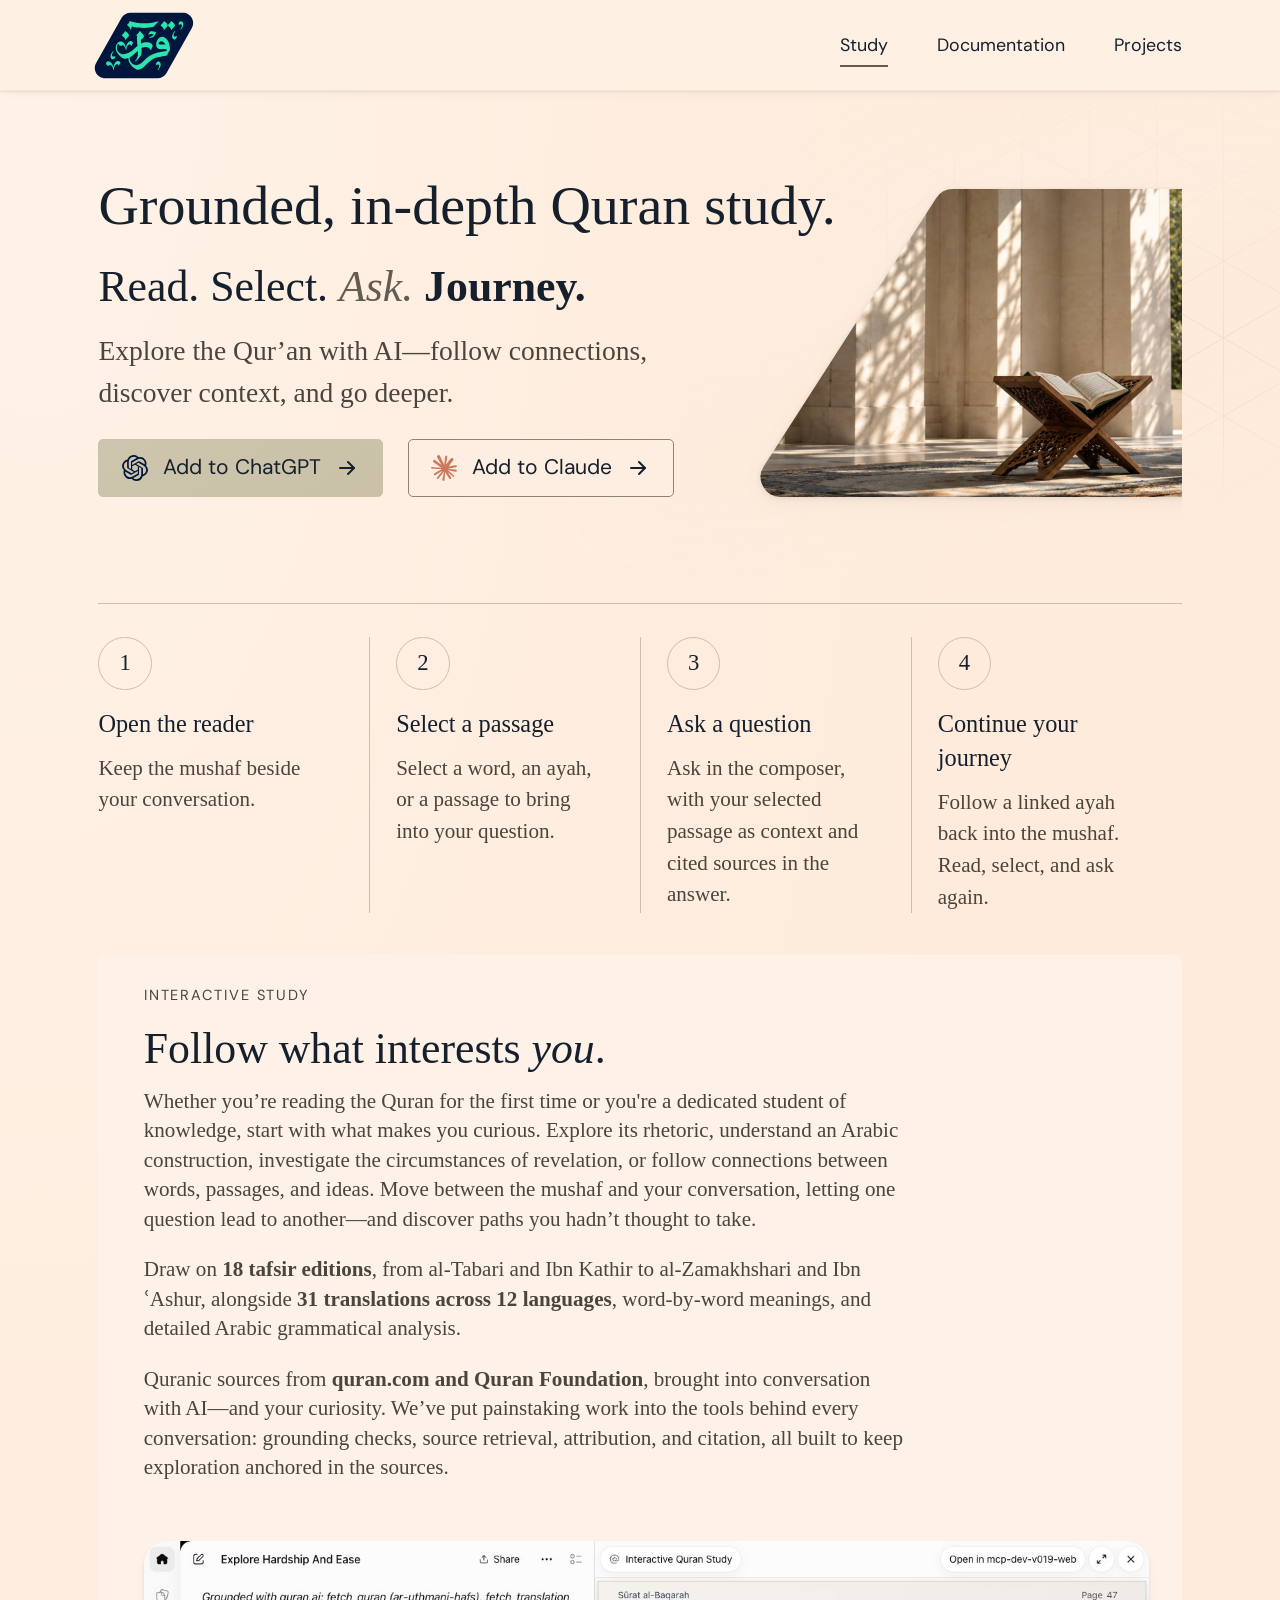
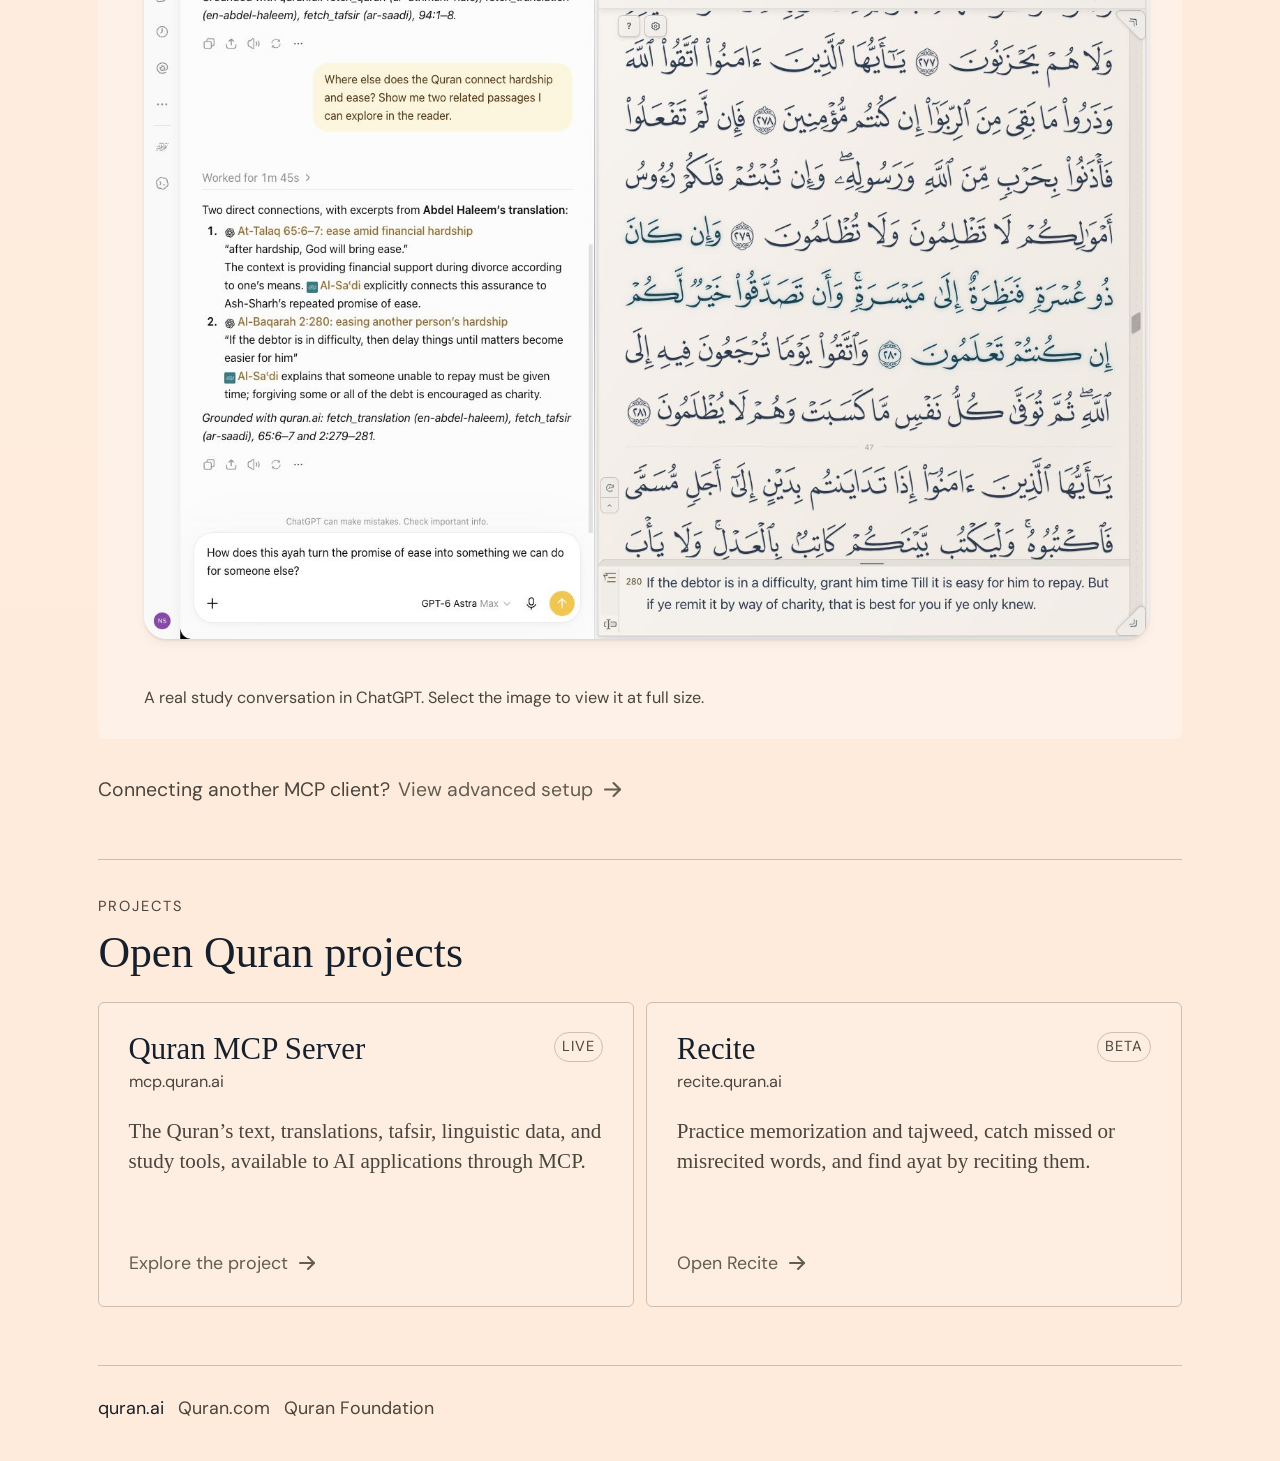
==== index.html @ 6c274cfe "Use the synthesized public grounding copy Replace the raw draft ending with the discussed source-gro" ====
<!DOCTYPE html>
<html lang="en" data-theme="sepia">
<head>
  <!-- Google tag (gtag.js) -->
  <script async src="https://www.googletagmanager.com/gtag/js?id=G-6N91YL10CK"></script>
  <script>
    window.dataLayer = window.dataLayer || [];
    function gtag(){dataLayer.push(arguments);}
    gtag('js', new Date());
    gtag('config', 'G-6N91YL10CK');
  </script>
  <meta charset="UTF-8">
  <meta name="viewport" content="width=device-width, initial-scale=1.0">
  <script>
    (() => {
      document.documentElement.dataset.theme = matchMedia('(prefers-color-scheme: dark)').matches ? 'navy' : 'sepia';
    })();
  </script>

  <title>quran.ai — Grounded, in-depth Quran study</title>
  <meta name="description" content="Explore the Qur’an with AI—follow connections, discover context, and go deeper with cited tafsir and Quran.com sources.">
  <link rel="icon" type="image/png" sizes="16x16" href="/favicon-16.png?v=20261001">
  <link rel="icon" type="image/png" sizes="32x32" href="/favicon-32.png?v=20261001">
  <link rel="icon" type="image/png" sizes="48x48" href="/favicon-48.png?v=20261001">
  <link rel="apple-touch-icon" sizes="180x180" href="/apple-touch-icon.png?v=20261001">

  <meta property="og:type" content="website">
  <meta property="og:url" content="https://quran.ai">
  <meta property="og:title" content="quran.ai — Grounded, in-depth Quran study">
  <meta property="og:description" content="Explore the Qur’an with AI—follow connections, discover context, and go deeper.">
  <meta property="og:image" content="https://quran.ai/og-image.png?v=20261004">
  <meta property="og:image:width" content="2400">
  <meta property="og:image:height" content="1260">
  <meta property="og:image:alt" content="quran.ai — Grounded, in-depth Quran study.">
  <meta property="og:site_name" content="quran.ai">

  <meta name="twitter:card" content="summary_large_image">
  <meta name="twitter:title" content="quran.ai — Grounded, in-depth Quran study">
  <meta name="twitter:description" content="Explore the Qur’an with AI—follow connections, discover context, and go deeper.">
  <meta name="twitter:image" content="https://quran.ai/og-image.png?v=20261004">
  <meta name="twitter:image:alt" content="quran.ai — Grounded, in-depth Quran study.">

  <link rel="stylesheet" href="/styles.css?v=20261004-explore">
</head>
<body>
  <div class="hero-atmosphere" aria-hidden="true" hidden></div>
  <div class="page-frame">
  <div class="site-shell" id="top">
    <header class="site-header">
      <a class="brand" href="#top" aria-label="Quran.ai home">
        <img class="brand-symbol" src="/branding/symbol-navy.svg" alt="" width="74" height="51">
      </a>
      <nav class="main-nav" aria-label="Main navigation">
        <a class="nav-link" href="#study" aria-current="page">Study</a>
        <a class="nav-link" href="https://mcp.quran.ai/documentation">Documentation</a>
        <a class="nav-link" href="#projects">Projects</a>
      </nav>
    </header>

    <main class="page-content">
      <section class="hero" id="study" aria-labelledby="hero-title">
        <div class="hero-copy">
          <h1 id="hero-title">Grounded, in-depth Quran study.</h1>
          <p class="hero-subtitle">Read. Select. <em>Ask.</em> <strong>Journey.</strong></p>
          <p class="hero-lead">Explore the Qur’an with AI—follow connections, discover context, and go deeper.</p>
          <div class="actions">
            <a class="button button-primary" href="https://chatgpt.com/plugins/plugin_asdk_app_69aca72176f4819197186bc55da38fe0">
              <img class="button-mark openai-mark" src="/branding/openai-mark.svg" alt="" width="16" height="16">
              <span>Add to ChatGPT</span>
              <span class="button-arrow" aria-hidden="true"></span>
            </a>
            <a class="button button-secondary" href="https://claude.ai/customize/connectors/id/93841aad-73da-4cf4-8b25-80bac4f02f42">
              <img class="button-mark" src="/branding/claude-mark.svg" alt="" width="16" height="16">
              <span>Add to Claude</span>
              <span class="button-arrow" aria-hidden="true"></span>
            </a>
          </div>
        </div>
        <div class="hero-photo-frame" aria-hidden="true">
          <div class="hero-photo-shadow">
            <div class="hero-photo-window">
              <img src="/branding/hero-open-rehal.jpg" alt="" width="1000" height="750">
            </div>
          </div>
        </div>
      </section>

      <section class="study-flow" aria-label="How to study">
        <ol class="steps">
          <li><span class="step-number" aria-hidden="true">1</span><div><h2>Open the reader</h2><p>Keep the mushaf beside your conversation.</p></div></li>
          <li><span class="step-number" aria-hidden="true">2</span><div><h2>Select a passage</h2><p>Select a word, an ayah, or a passage to bring into your question.</p></div></li>
          <li><span class="step-number" aria-hidden="true">3</span><div><h2>Ask a question</h2><p>Ask in the composer, with your selected passage as context and cited sources in the answer.</p></div></li>
          <li><span class="step-number" aria-hidden="true">4</span><div><h2>Continue your journey</h2><p>Follow a linked ayah back into the mushaf. Read, select, and ask again.</p></div></li>
        </ol>
      </section>

      <section class="demonstration" aria-labelledby="demonstration-title">
        <div class="demonstration-copy">
          <p class="eyebrow">Interactive study</p>
          <h2 id="demonstration-title">Follow what interests <em>you</em>.</h2>
          <p>Whether you’re reading the Quran for the first time or you're a dedicated student of knowledge, start with what makes you curious. Explore its rhetoric, understand an Arabic construction, investigate the circumstances of revelation, or follow connections between words, passages, and ideas. Move between the mushaf and your conversation, letting one question lead to another—and discover paths you hadn’t thought to take.</p>
          <p>Draw on <strong>18 tafsir editions</strong>, from al-Tabari and Ibn Kathir to al-Zamakhshari and Ibn ʿAshur, alongside <strong>31 translations across 12 languages</strong>, word-by-word meanings, and detailed Arabic grammatical analysis.</p>
          <p>Quranic sources from <strong>quran.com and Quran Foundation</strong>, brought into conversation with AI—and your curiosity. We’ve put painstaking work into the tools behind every conversation: grounding checks, source retrieval, attribution, and citation, all built to keep exploration anchored in the sources.</p>
        </div>
        <a class="demonstration-link demonstration-link-light" href="/branding/interactive-study-chatgpt-light.jpg?v=20261004-journey" target="_blank" rel="noopener" aria-label="View the mushaf and conversation screenshot at full size">
          <img class="demonstration-photo" src="/branding/interactive-study-chatgpt-light.jpg?v=20261004-journey" alt="A ChatGPT study conversation beside the mushaf: related ayah links in the answer, ayah 2:280 selected in the reader, and a follow-up question in the composer." width="1440" height="1000" loading="lazy">
        </a>
        <a class="demonstration-link demonstration-link-dark" href="/branding/interactive-study-chatgpt-dark.jpg?v=20261004-journey" target="_blank" rel="noopener" aria-label="View the mushaf and conversation screenshot at full size">
          <img class="demonstration-photo" src="/branding/interactive-study-chatgpt-dark.jpg?v=20261004-journey" alt="A ChatGPT study conversation beside the mushaf: related ayah links in the answer, ayah 2:280 selected in the reader, and a follow-up question in the composer." width="1440" height="1000" loading="lazy">
        </a>
        <p class="demonstration-caption">A real study conversation in ChatGPT. Select the image to view it at full size.</p>
      </section>

      <p class="technical-setup">Connecting another MCP client?
        <a class="text-link" href="https://mcp.quran.ai/documentation#advanced-setup">
          <span>View advanced setup</span>
          <span class="text-link-arrow" aria-hidden="true"></span>
        </a>
      </p>

      <section class="projects-section" id="projects" aria-labelledby="projects-title">
        <p class="eyebrow">Projects</p>
        <h2 id="projects-title">Open Quran projects</h2>
        <div class="projects-grid">
          <a class="project-card" href="https://mcp.quran.ai">
            <div class="project-heading">
              <div><h3>Quran MCP Server</h3><p class="project-domain">mcp.quran.ai</p></div>
              <span class="project-status">Live</span>
            </div>
            <p>The Quran’s text, translations, tafsir, linguistic data, and study tools, available to AI applications through MCP.</p>
            <span class="project-link">Explore the project<span class="project-link-arrow" aria-hidden="true"></span></span>
          </a>
          <a class="project-card" href="https://recite.quran.ai">
            <div class="project-heading">
              <div><h3>Recite</h3><p class="project-domain">recite.quran.ai</p></div>
              <span class="project-status">Beta</span>
            </div>
            <p>Practice memorization and tajweed, catch missed or misrecited words, and find ayat by reciting them.</p>
            <span class="project-link">Open Recite<span class="project-link-arrow" aria-hidden="true"></span></span>
          </a>
        </div>
      </section>
    </main>

    <footer class="site-footer">
      <div class="footer-identity">
        <p>quran.ai</p>
        <a href="https://quran.com">Quran.com</a>
        <a href="https://quran.foundation">Quran Foundation</a>
      </div>
    </footer>
  </div>
  </div>
  <script src="/script.js?v=20261004-journey"></script>
</body>
</html>
---- styles.css ----
@font-face {
  font-family: "DM Sans";
  src: url("/branding/fonts/dm-sans-latin-400-500.woff2") format("woff2");
  font-style: normal;
  font-weight: 400 500;
  font-display: swap;
}

:root {
  --page-max-width: 1200px;
  --ref-navy: #16202d;
  --ref-sepia: #feebdb;
  --ref-gold: #cac1a8;
  --ref-white: #fff;
  --ref-warm-ink: #4a453d;
  --ref-logo-navy: #00163d;
  --ref-shadow-ink: #080d14;
  --surface: var(--ref-sepia);
  --text: var(--ref-navy);
  --muted: var(--ref-warm-ink);
  --panel: color-mix(in oklab, var(--ref-sepia) 68%, var(--ref-white));
  --card: color-mix(in oklab, var(--ref-sepia) 84%, var(--ref-white));
  --line: color-mix(in oklab, var(--ref-sepia) 75%, var(--ref-warm-ink));
  --control-line: color-mix(in oklab, var(--ref-sepia) 40%, var(--ref-warm-ink));
  --gold-ink: color-mix(in oklab, var(--ref-gold) 20%, var(--ref-warm-ink));
  --upper-light: color-mix(in oklab, var(--ref-sepia) 68%, var(--ref-white));
  --shadow: color-mix(in oklab, var(--ref-warm-ink) 8%, transparent);
  --image-shadow-near: color-mix(in oklab, var(--ref-warm-ink) 12%, transparent);
  --image-shadow-far: color-mix(in oklab, var(--ref-warm-ink) 5%, transparent);
  --aura-core: color-mix(in oklab, var(--surface) 80%, var(--ref-white));
  --aura-fringe: color-mix(in oklab, var(--surface) 98%, var(--ref-gold));
  --grid-line: color-mix(in oklab, var(--muted) 12%, transparent);
  --header-surface: color-mix(in oklab, var(--ref-sepia) 77%, var(--ref-white));
  --header-edge: color-mix(in oklab, var(--line) 22%, transparent);
  --header-shadow-near: color-mix(in oklab, var(--ref-warm-ink) 10%, transparent);
  --header-shadow-far: color-mix(in oklab, var(--ref-warm-ink) 7%, transparent);
  color-scheme: light;
}

:root[data-theme="navy"] { color-scheme: dark; }
*, *::before, *::after { box-sizing: border-box; }

html {
  scroll-behavior: smooth;
  overflow-x: clip;
  background: var(--surface);
}

body {
  position: relative;
  isolation: isolate;
  overflow-x: clip;
  margin: 0;
  min-width: 280px;
  min-height: 100vh;
  /* Continue the lighting through wide margins, anchored to the content's left edge. */
  background: radial-gradient(ellipse at max(0px, calc((100% - var(--page-max-width)) / 2)) 0, var(--upper-light), transparent 56%), var(--surface);
  color: var(--text);
  font-family: "DM Sans", system-ui, sans-serif;
}

button, a { font: inherit; }
button { color: inherit; }
img { max-width: 100%; }

.page-frame {
  position: relative;
  z-index: 1;
  width: 100%;
  max-width: var(--page-max-width);
  min-height: 100vh;
  margin-inline: auto;
  container-type: inline-size;
}

.site-shell {
  --unit: calc(100cqw / 740);
  width: 100%;
  min-height: 100vh;
  isolation: isolate;
  color: var(--text);
  font-size: max(12px, calc(14 * var(--unit)));
  line-height: 1.5;
}

:root[data-theme="navy"] {
  --surface: var(--ref-navy);
  --text: var(--ref-sepia);
  --muted: color-mix(in oklab, var(--ref-sepia) 76%, var(--ref-navy));
  --panel: color-mix(in oklab, var(--ref-navy) 93%, var(--ref-sepia));
  --card: color-mix(in oklab, var(--ref-navy) 97%, var(--ref-sepia));
  --line: color-mix(in oklab, var(--ref-navy) 79%, var(--ref-sepia));
  --control-line: color-mix(in oklab, var(--ref-navy) 50%, var(--ref-sepia));
  --gold-ink: var(--ref-gold);
  --upper-light: color-mix(in oklab, var(--ref-navy) 93%, var(--ref-sepia));
  --shadow: color-mix(in oklab, var(--ref-logo-navy) 28%, transparent);
  --image-shadow-near: color-mix(in oklab, var(--ref-shadow-ink) 35%, transparent);
  --image-shadow-far: color-mix(in oklab, var(--ref-shadow-ink) 18%, transparent);
  --aura-core: color-mix(in oklab, var(--surface) 92%, var(--ref-gold));
  --header-surface: color-mix(in oklab, var(--ref-navy) 94%, var(--ref-sepia));
  --header-shadow-near: color-mix(in oklab, var(--ref-shadow-ink) 22%, transparent);
  --header-shadow-far: color-mix(in oklab, var(--ref-shadow-ink) 18%, transparent);
}

.site-header {
  display: flex;
  align-items: center;
  gap: calc(24 * var(--unit));
  padding: calc(6 * var(--unit)) calc(36 * var(--unit)) calc(6 * var(--unit)) calc(32 * var(--unit));
  position: relative;
  z-index: 2;
}

.site-header::before {
  content: "";
  position: absolute;
  z-index: -1;
  inset-block: 0;
  left: calc(50% - 50vw);
  width: 100vw;
  background: var(--header-surface);
  border-bottom: 1px solid var(--header-edge);
  box-shadow: 0 1px 2px var(--header-shadow-near), 0 5px 12px -6px var(--header-shadow-far);
  pointer-events: none;
}

.brand {
  display: flex;
  align-items: center;
  min-height: calc(44 * var(--unit));
  flex: none;
}

.brand-symbol {
  display: block;
  width: calc(64 * var(--unit));
  height: calc(44 * var(--unit));
  object-fit: contain;
}

.main-nav {
  display: flex;
  align-items: center;
  gap: calc(30 * var(--unit));
  margin-left: auto;
  align-self: center;
}

.nav-link {
  position: relative;
  padding: 8px 0;
  color: inherit;
  font-size: max(11px, calc(11 * var(--unit)));
  text-decoration: none;
  white-space: nowrap;
}

.nav-link[aria-current="page"]::after {
  content: "";
  position: absolute;
  right: 0;
  bottom: 0;
  left: 0;
  height: 2px;
  background: var(--gold-ink);
}

/* Keep the hero in place beneath the more compact header. */
.page-content { padding: calc(39 * var(--unit)) calc(36 * var(--unit)) calc(18 * var(--unit)); }

.hero {
  position: relative;
  min-height: calc(255 * var(--unit));
  padding-top: calc(14 * var(--unit));
  overflow-x: clip;
  overflow-y: visible;
}

.hero-copy { position: relative; z-index: 1; width: 77%; }

h1, .hero-subtitle, .steps h2, .demonstration h2, .projects-section h2, .project-card h3 {
  font-family: "Times New Roman", Times, serif;
  font-weight: 400;
  letter-spacing: 0;
}

.hero h1 { margin: 0 0 calc(16 * var(--unit)); font-size: calc(34.5 * var(--unit)); line-height: 1.035; }
.hero-subtitle { margin: 0 0 calc(12 * var(--unit)); font-size: calc(27 * var(--unit)); line-height: 1.15; }
.hero-subtitle em { color: var(--gold-ink); font-style: italic; }
.hero-subtitle strong { font-weight: 700; }

.hero-lead {
  max-width: calc(355 * var(--unit));
  margin: 0 0 calc(16 * var(--unit));
  color: var(--muted);
  font-family: "Times New Roman", Times, serif;
  font-size: calc(17 * var(--unit));
  line-height: 1.5;
}

.actions { display: flex; flex-wrap: wrap; gap: calc(15 * var(--unit)); }

.button {
  display: inline-flex;
  align-items: center;
  justify-content: center;
  gap: calc(9 * var(--unit));
  min-height: calc(36 * var(--unit));
  padding: calc(7 * var(--unit)) calc(14 * var(--unit));
  border: 1px solid var(--control-line);
  border-radius: 5px;
  color: inherit;
  font-size: max(12px, calc(13 * var(--unit)));
  text-decoration: none;
  white-space: nowrap;
  transition: box-shadow 160ms ease, transform 160ms ease;
}

.button-primary {
  border-color: var(--ref-gold);
  background: linear-gradient(145deg in oklab, color-mix(in oklab, var(--ref-gold) 94%, var(--ref-white)), var(--ref-gold));
  color: var(--ref-navy);
}

.button-secondary { background: var(--card); }
.button:hover { box-shadow: 0 3px 9px var(--shadow); transform: translateY(-1px); }

.button-mark {
  display: block;
  width: max(16px, calc(16 * var(--unit)));
  height: max(16px, calc(16 * var(--unit)));
  object-fit: contain;
  flex: none;
}

:root[data-theme="navy"] .openai-mark { filter: brightness(0) invert(94%); }

.button-arrow, .text-link-arrow, .project-link-arrow {
  display: inline-block;
  width: calc(15 * var(--unit));
  height: calc(15 * var(--unit));
  flex: none;
  background: currentColor;
  mask: url("/assets/arrow-right.svg") center / contain no-repeat;
}

.hero-photo-frame {
  position: absolute;
  top: 0;
  right: calc(-137 * var(--unit));
  width: calc(407 * var(--unit));
  height: calc(190 * var(--unit));
  isolation: isolate;
}

.hero-photo-shadow {
  position: absolute;
  inset: 0;
  filter: drop-shadow(0 calc(1 * var(--unit)) calc(1.5 * var(--unit)) var(--image-shadow-near))
    drop-shadow(0 calc(4 * var(--unit)) calc(6 * var(--unit)) var(--image-shadow-far));
}

.hero-atmosphere {
  position: absolute;
  inset: 0;
  overflow: hidden;
  pointer-events: none;
}

.hero-atmosphere::before, .hero-atmosphere::after {
  content: "";
  position: absolute;
}

.hero-atmosphere::after {
  left: calc(var(--photo-x) + 12 * var(--unit));
  top: calc(var(--photo-y) - 42 * var(--unit));
  width: calc(var(--photo-width) - 47 * var(--unit));
  height: calc(var(--photo-height) + 36 * var(--unit));
  border-radius: calc(18 * var(--unit));
  background: linear-gradient(150deg in oklab, transparent 3%, var(--aura-core) 29%, var(--aura-fringe) 53%, transparent 83%);
  filter: blur(calc(24 * var(--unit)));
  opacity: .65;
  transform: skewX(-32.7deg);
}

.hero-atmosphere::before {
  inset: 0;
  background: var(--grid-line);
  mask-image: url("/branding/isometric-grid.svg"), radial-gradient(ellipse var(--grid-rx) var(--grid-ry) at var(--grid-cx) var(--grid-cy), var(--ref-white) 6%, transparent 76%);
  mask-size: calc(83.1384387633 * var(--unit)) calc(48 * var(--unit)), 100% 100%;
  mask-position: var(--grid-x) var(--grid-y), 0 0;
  mask-repeat: repeat, no-repeat;
  mask-composite: intersect;
}

.hero-photo-window {
  position: absolute;
  inset: 0;
  overflow: hidden;
  mask: url("/branding/photo-mask.svg") 0 0 / 100% 100% no-repeat;
}

.hero-photo-window img { display: block; width: 100%; height: 100%; object-fit: cover; object-position: 50% 68%; }

.study-flow {
  margin: calc(22 * var(--unit)) 0 calc(26 * var(--unit));
  padding-top: calc(20 * var(--unit));
  border-top: 1px solid var(--line);
}

.steps { display: grid; grid-template-columns: repeat(4, minmax(0, 1fr)); gap: 0; margin: 0; padding: 0; list-style: none; }
.steps li { display: flex; flex-direction: column; align-items: flex-start; min-width: 0; gap: calc(10 * var(--unit)); padding-right: calc(20 * var(--unit)); }
.steps li + li { padding-left: calc(16 * var(--unit)); border-left: 1px solid var(--line); }

.step-number {
  display: flex;
  align-items: center;
  justify-content: center;
  width: calc(33 * var(--unit));
  height: calc(33 * var(--unit));
  border: 1px solid var(--line);
  border-radius: 50%;
  flex: none;
  font-family: "Times New Roman", Times, serif;
}

.steps h2 { margin: 1px 0 calc(7 * var(--unit)); font-size: max(13px, calc(15 * var(--unit))); line-height: 1.4; }
.steps p { margin: 0; color: var(--muted); font-family: "Times New Roman", Times, serif; font-size: max(12px, calc(13 * var(--unit))); line-height: 1.5; }

.demonstration {
  display: grid;
  grid-template-columns: minmax(0, 1fr);
  align-items: center;
  gap: calc(36 * var(--unit));
  padding: calc(18 * var(--unit)) calc(20 * var(--unit)) calc(18 * var(--unit)) calc(28 * var(--unit));
  border-radius: 8px;
  background: var(--panel);
}

.eyebrow { margin: 0 0 calc(12 * var(--unit)); color: var(--muted); font-size: max(9px, calc(9 * var(--unit))); line-height: 1.5; letter-spacing: .13em; text-transform: uppercase; }
.demonstration-copy { max-width: 48ch; }
.demonstration h2 { margin: 0 0 calc(10 * var(--unit)); font-size: calc(27 * var(--unit)); line-height: 1.02; }
.demonstration-copy > p:not(.eyebrow) { margin: 0; color: var(--muted); font-family: "Times New Roman", Times, serif; font-size: max(12px, calc(13 * var(--unit))); line-height: 1.4; }
.demonstration-copy > p:not(.eyebrow) + p { margin-top: 1em; }

.demonstration-link {
  display: block;
  width: 100%;
  overflow: hidden;
  border-radius: calc(14 * var(--unit));
  box-shadow: 0 calc(1 * var(--unit)) calc(1.5 * var(--unit)) var(--image-shadow-near), 0 calc(4 * var(--unit)) calc(6 * var(--unit)) var(--image-shadow-far);
}

.demonstration-link-dark { display: none; }
[data-theme="navy"] .demonstration-link-light { display: none; }
[data-theme="navy"] .demonstration-link-dark { display: block; }

.demonstration-photo { display: block; width: 100%; height: auto; object-fit: contain; transition: transform 220ms ease; }
.demonstration-link:hover .demonstration-photo { transform: scale(1.012); }
.demonstration-caption { margin: -12px 0 0; color: var(--muted); font-size: max(11px, calc(10 * var(--unit))); line-height: 1.5; }

.technical-setup { display: flex; align-items: center; flex-wrap: wrap; gap: 8px; margin: calc(22 * var(--unit)) 0 0; color: var(--muted); font-size: max(11px, calc(12 * var(--unit))); }
.text-link, .project-link { display: inline-flex; align-items: center; gap: 7px; color: var(--gold-ink); text-decoration: none; }
.text-link:hover, .project-card:hover .project-link { text-decoration: underline; text-underline-offset: 4px; }

.projects-section { margin-top: calc(34 * var(--unit)); padding-top: calc(22 * var(--unit)); border-top: 1px solid var(--line); }
.projects-section > .eyebrow { margin-bottom: calc(6 * var(--unit)); }
.projects-section > h2 { margin: 0 0 calc(16 * var(--unit)); font-size: calc(27 * var(--unit)); line-height: 1.1; }
.projects-grid { display: grid; grid-template-columns: repeat(2, minmax(0, 1fr)); gap: calc(8 * var(--unit)); }

.project-card {
  display: flex;
  flex-direction: column;
  min-width: 0;
  min-height: calc(188 * var(--unit));
  padding: calc(18 * var(--unit));
  border: 1px solid var(--line);
  border-radius: 6px;
  background: var(--card);
  color: inherit;
  text-decoration: none;
  transition: border-color 160ms ease, box-shadow 160ms ease, transform 160ms ease;
}

.project-card:hover { border-color: var(--control-line); box-shadow: 0 5px 16px var(--shadow); transform: translateY(-1px); }
.project-heading { display: flex; align-items: flex-start; justify-content: space-between; gap: 14px; }
.project-card h3 { margin: 0; font-size: calc(19 * var(--unit)); line-height: 1.15; }
.project-domain { margin: 3px 0 0; color: var(--muted); font-size: max(10px, calc(10 * var(--unit))); }

.project-status { flex: none; padding: 3px 7px; border: 1px solid var(--line); border-radius: 999px; color: var(--muted); font-size: max(9px, calc(9 * var(--unit))); letter-spacing: .08em; text-transform: uppercase; }
.project-card > p { margin: calc(13 * var(--unit)) 0 calc(16 * var(--unit)); color: var(--muted); font-family: "Times New Roman", Times, serif; font-size: max(12px, calc(13 * var(--unit))); line-height: 1.45; }
.project-link { margin-top: auto; font-size: max(11px, calc(11 * var(--unit))); }

.site-footer {
  display: flex;
  align-items: center;
  justify-content: space-between;
  flex-wrap: wrap;
  gap: 12px 24px;
  margin: calc(18 * var(--unit)) calc(36 * var(--unit)) 0;
  padding: calc(18 * var(--unit)) 0 calc(24 * var(--unit));
  border-top: 1px solid var(--line);
  color: var(--muted);
  font-size: max(10px, calc(11 * var(--unit)));
}

.footer-identity { display: flex; align-items: center; flex-wrap: wrap; gap: 6px 14px; }
.footer-identity > p { margin: 0; color: var(--text); }
.footer-identity a { color: inherit; text-decoration: none; }
.footer-identity a:hover { color: var(--text); text-decoration: underline; text-underline-offset: 4px; }
a:focus-visible, button:focus-visible { outline: 3px solid var(--gold-ink); outline-offset: 3px; }

.sr-only {
  position: absolute;
  width: 1px;
  height: 1px;
  padding: 0;
  margin: -1px;
  overflow: hidden;
  clip: rect(0, 0, 0, 0);
  white-space: nowrap;
  border: 0;
}

@media (max-width: 620px) {
  .site-shell { --unit: 1px; font-size: 14px; }
  .site-header { padding: 8px 20px; gap: 16px; }
  .brand { min-height: 48px; }
  .brand-symbol { width: 60px; height: 42px; }
  .main-nav { gap: 18px; }
  .nav-link { font-size: 12px; }
  .page-content { padding: 26px 22px 24px; }
  .hero { display: grid; grid-template-columns: minmax(0, 1fr); gap: 12px; min-height: 0; padding-top: 8px; }
  .hero-copy { display: contents; }
  .hero h1 { grid-row: 1; font-size: clamp(34px, 8.7cqw, 48px); line-height: 1.08; margin: 0; }
  .hero-subtitle { grid-row: 2; font-size: 22px; line-height: 1.25; margin: 0; }
  .hero-lead { grid-row: 3; max-width: none; margin: 0; font-size: 16px; line-height: 1.5; }
  .hero .actions { grid-row: 4; gap: 10px; margin: 0; align-self: end; }
  .hero .button { width: auto; min-width: 0; min-height: 44px; padding: 7px 12px; gap: 7px; font-size: 12px; }
  .hero-photo-frame, .hero-atmosphere { display: none; }
  .study-flow { margin: 24px 0; padding-top: 22px; }
  .steps { grid-template-columns: 1fr; gap: 16px; }
  .steps li { flex-direction: row; gap: 14px; }
  .steps li + li { padding-left: 0; border-left: 0; }
  .steps h2 { margin-bottom: 4px; font-size: 16px; }
  .steps p { font-size: 13px; line-height: 1.45; }
  .demonstration { grid-template-columns: 1fr; gap: 18px; padding: 20px; }
  .demonstration h2 { font-size: 28px; line-height: 1.1; }
  .demonstration h2 br { display: none; }
  .demonstration-copy > p:not(.eyebrow) { max-width: 35ch; font-size: 14px; }
  .projects-section { margin-top: 32px; padding-top: 22px; }
  .projects-section > h2 { font-size: 28px; }
  .projects-grid { grid-template-columns: 1fr; gap: 10px; }
  .project-card { min-height: 0; padding: 20px; }
  .project-card h3 { font-size: 21px; }
  .project-card > p { font-size: 14px; }
  .site-footer { margin: 18px 22px 0; padding-bottom: 28px; }
}

@media (max-width: 410px) {
  .site-header { padding: 8px 16px; gap: 10px; }
  .brand { min-height: 44px; }
  .brand-symbol { width: 54px; height: 38px; }
  .main-nav { gap: 10px; }
  .nav-link { font-size: 11px; }
  .page-content { padding: 23px 20px 24px; }
  .hero h1 { font-size: clamp(31px, 8.7cqw, 35px); }
  .actions { gap: 10px; }
  .button { gap: 7px; }
  .site-footer { margin-right: 20px; margin-left: 20px; }
}

@media (pointer: coarse) { .site-shell a, .site-shell button { min-height: 44px; } }

@media (prefers-reduced-motion: reduce) {
  html { scroll-behavior: auto; }
  *, *::before, *::after { transition-duration: .01ms !important; }
}

:root[data-theme="navy"] .button-primary .openai-mark { filter: none; }
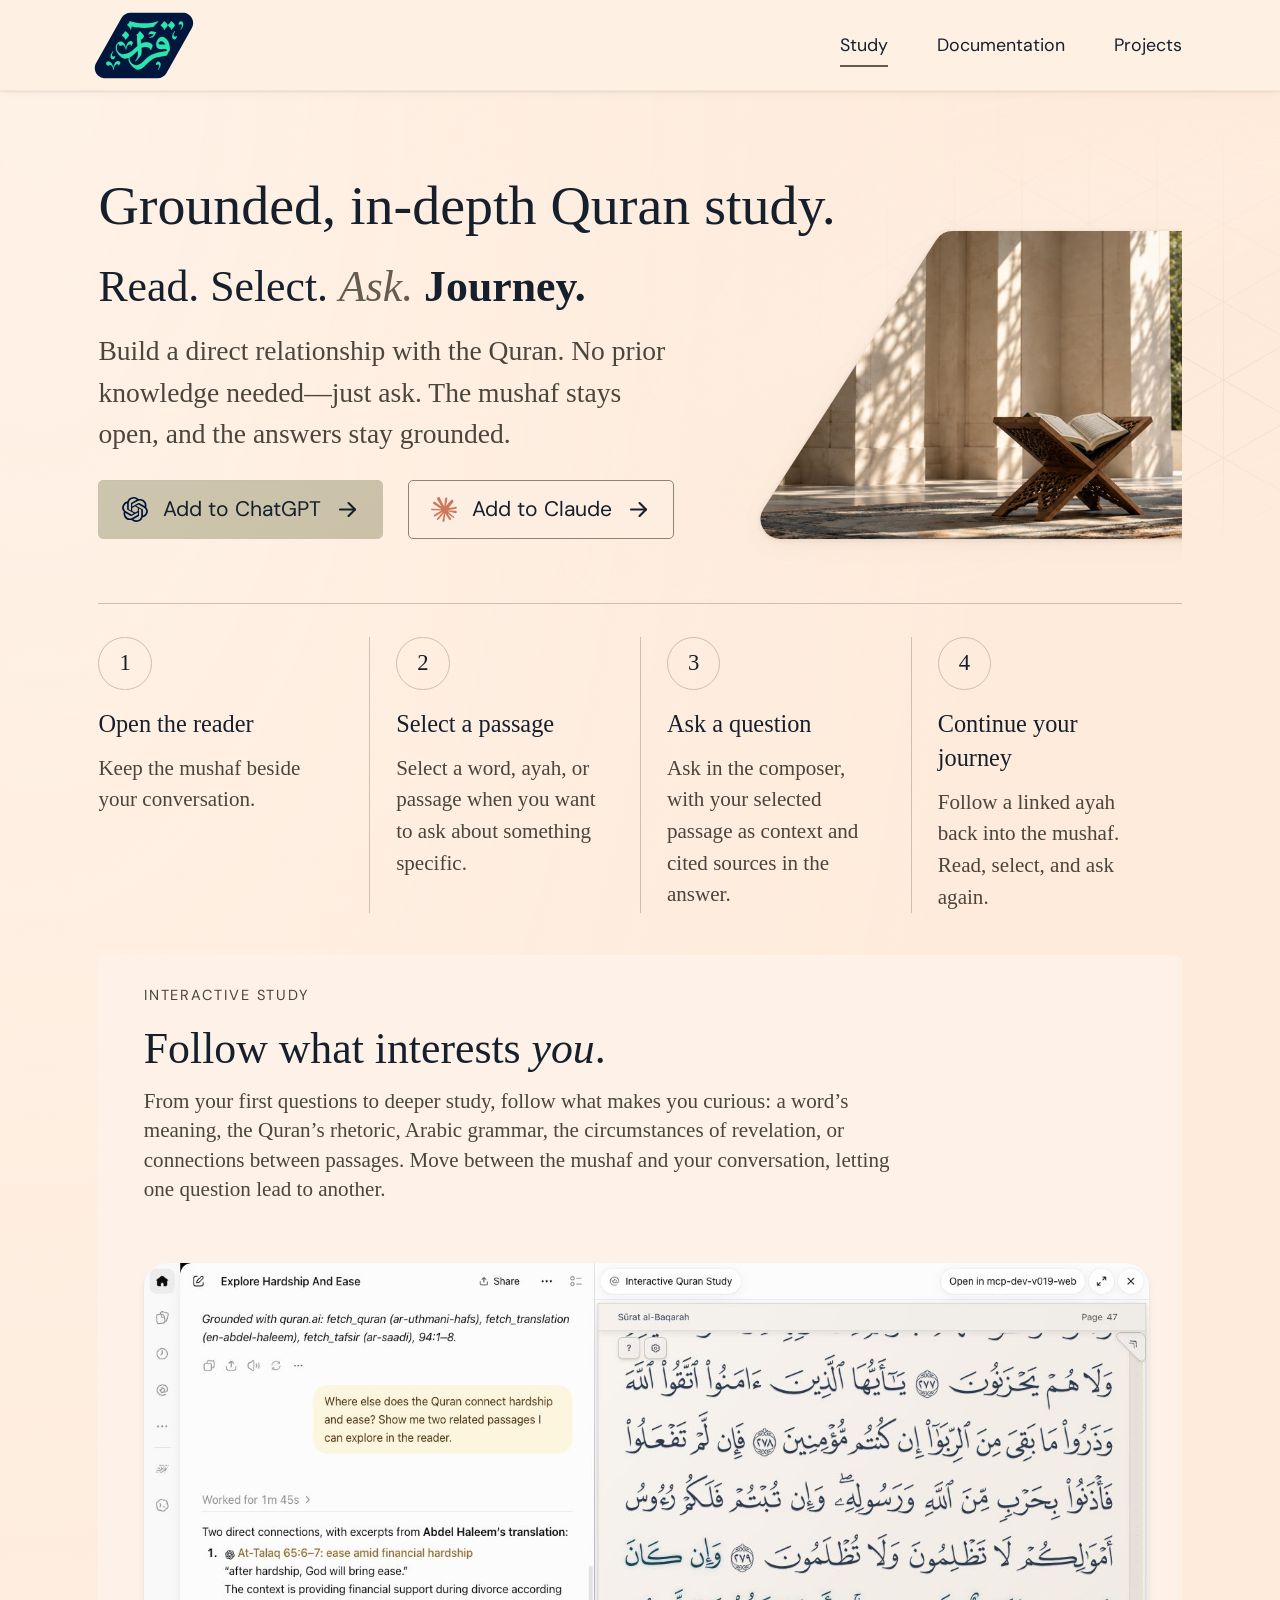
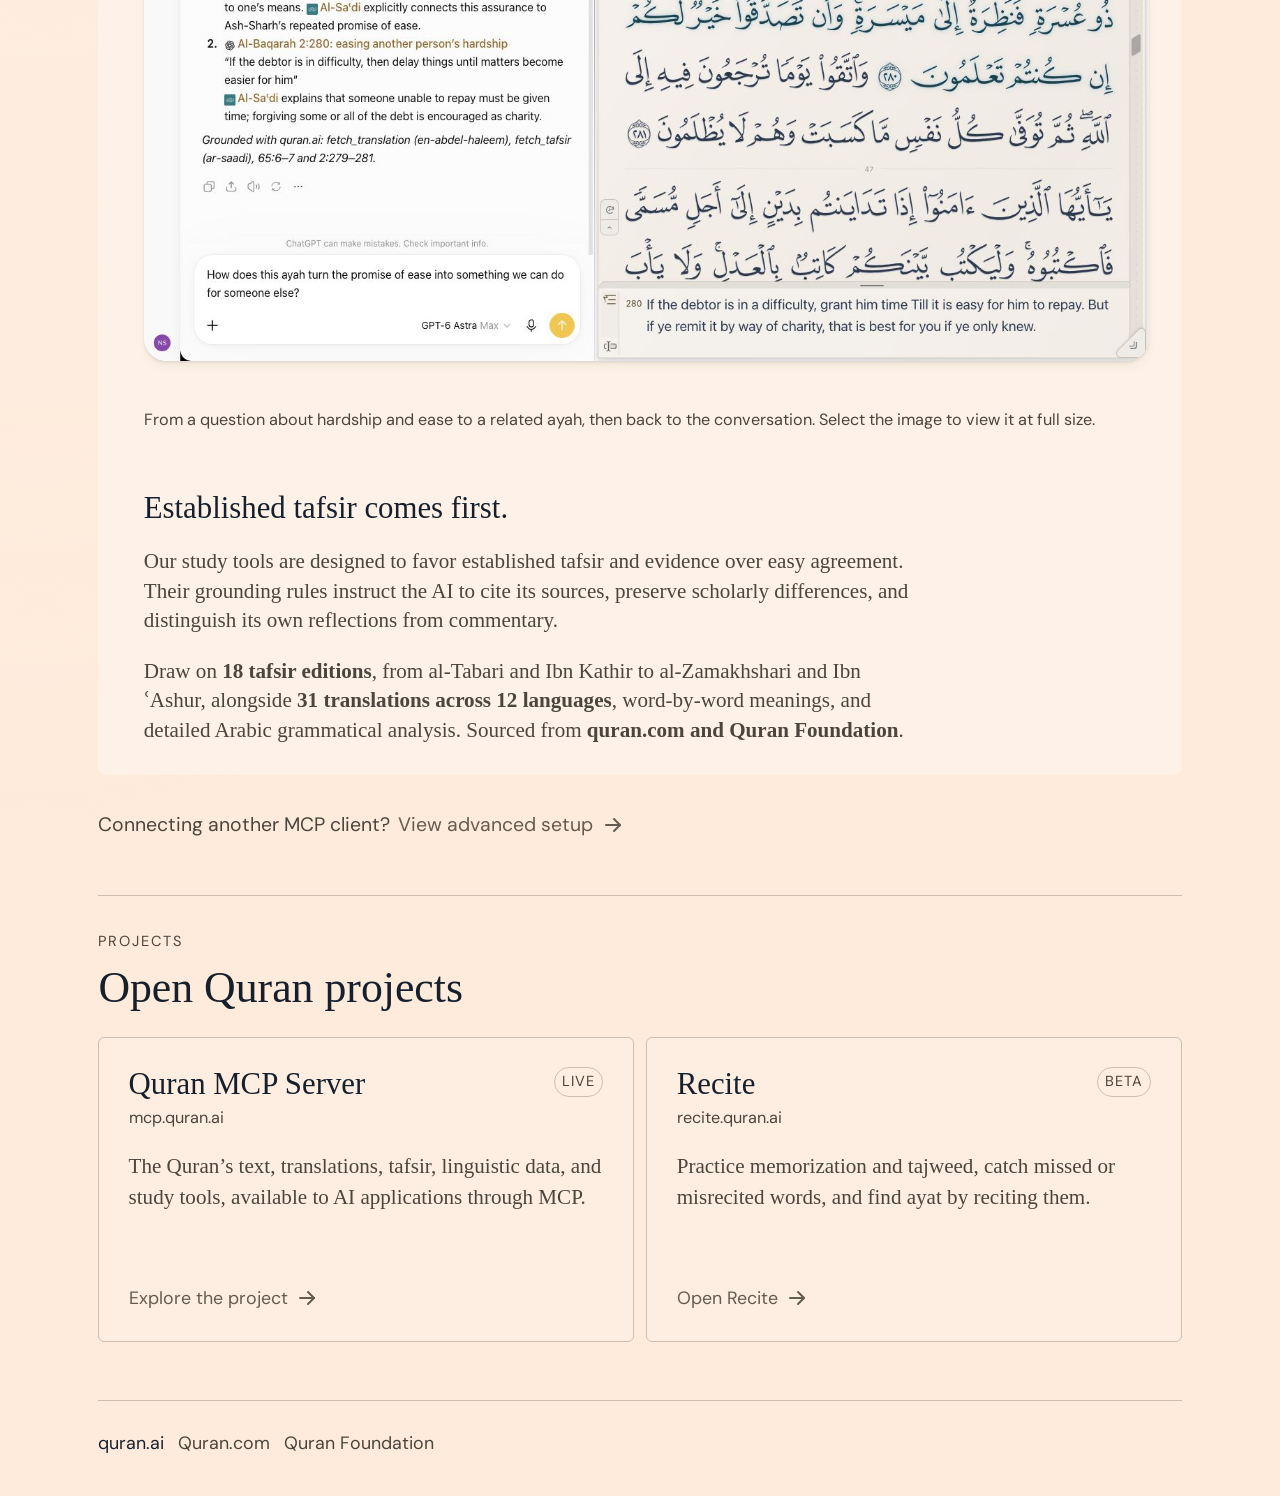
==== commit 1d99c0d8: "Invite direct Quran study and clarify scholarly grounding Lead with just ask, shorten the study intr" ====
--- a/index.html
+++ b/index.html
@@ -40,7 +40,7 @@
   <meta name="twitter:image" content="https://quran.ai/og-image.png?v=20261004">
   <meta name="twitter:image:alt" content="quran.ai — Grounded, in-depth Quran study.">
 
-  <link rel="stylesheet" href="/styles.css?v=20261004-explore">
+  <link rel="stylesheet" href="/styles.css?v=20261004-grounded">
 </head>
 <body>
   <div class="hero-atmosphere" aria-hidden="true" hidden></div>
@@ -62,7 +62,7 @@
         <div class="hero-copy">
           <h1 id="hero-title">Grounded, in-depth Quran study.</h1>
           <p class="hero-subtitle">Read. Select. <em>Ask.</em> <strong>Journey.</strong></p>
-          <p class="hero-lead">Explore the Qur’an with AI—follow connections, discover context, and go deeper.</p>
+          <p class="hero-lead">Build a direct relationship with the Quran. No prior knowledge needed—just ask. The mushaf stays open, and the answers stay grounded.</p>
           <div class="actions">
             <a class="button button-primary" href="https://chatgpt.com/plugins/plugin_asdk_app_69aca72176f4819197186bc55da38fe0">
               <img class="button-mark openai-mark" src="/branding/openai-mark.svg" alt="" width="16" height="16">
@@ -88,7 +88,7 @@
       <section class="study-flow" aria-label="How to study">
         <ol class="steps">
           <li><span class="step-number" aria-hidden="true">1</span><div><h2>Open the reader</h2><p>Keep the mushaf beside your conversation.</p></div></li>
-          <li><span class="step-number" aria-hidden="true">2</span><div><h2>Select a passage</h2><p>Select a word, an ayah, or a passage to bring into your question.</p></div></li>
+          <li><span class="step-number" aria-hidden="true">2</span><div><h2>Select a passage</h2><p>Select a word, ayah, or passage when you want to ask about something specific.</p></div></li>
           <li><span class="step-number" aria-hidden="true">3</span><div><h2>Ask a question</h2><p>Ask in the composer, with your selected passage as context and cited sources in the answer.</p></div></li>
           <li><span class="step-number" aria-hidden="true">4</span><div><h2>Continue your journey</h2><p>Follow a linked ayah back into the mushaf. Read, select, and ask again.</p></div></li>
         </ol>
@@ -98,9 +98,7 @@
         <div class="demonstration-copy">
           <p class="eyebrow">Interactive study</p>
           <h2 id="demonstration-title">Follow what interests <em>you</em>.</h2>
-          <p>Whether you’re reading the Quran for the first time or you're a dedicated student of knowledge, start with what makes you curious. Explore its rhetoric, understand an Arabic construction, investigate the circumstances of revelation, or follow connections between words, passages, and ideas. Move between the mushaf and your conversation, letting one question lead to another—and discover paths you hadn’t thought to take.</p>
-          <p>Draw on <strong>18 tafsir editions</strong>, from al-Tabari and Ibn Kathir to al-Zamakhshari and Ibn ʿAshur, alongside <strong>31 translations across 12 languages</strong>, word-by-word meanings, and detailed Arabic grammatical analysis.</p>
-          <p>Quranic sources from <strong>quran.com and Quran Foundation</strong>, brought into conversation with AI—and your curiosity. We’ve put painstaking work into the tools behind every conversation: grounding checks, source retrieval, attribution, and citation, all built to keep exploration anchored in the sources.</p>
+          <p>From your first questions to deeper study, follow what makes you curious: a word’s meaning, the Quran’s rhetoric, Arabic grammar, the circumstances of revelation, or connections between passages. Move between the mushaf and your conversation, letting one question lead to another.</p>
         </div>
         <a class="demonstration-link demonstration-link-light" href="/branding/interactive-study-chatgpt-light.jpg?v=20261004-journey" target="_blank" rel="noopener" aria-label="View the mushaf and conversation screenshot at full size">
           <img class="demonstration-photo" src="/branding/interactive-study-chatgpt-light.jpg?v=20261004-journey" alt="A ChatGPT study conversation beside the mushaf: related ayah links in the answer, ayah 2:280 selected in the reader, and a follow-up question in the composer." width="1440" height="1000" loading="lazy">
@@ -108,7 +106,12 @@
         <a class="demonstration-link demonstration-link-dark" href="/branding/interactive-study-chatgpt-dark.jpg?v=20261004-journey" target="_blank" rel="noopener" aria-label="View the mushaf and conversation screenshot at full size">
           <img class="demonstration-photo" src="/branding/interactive-study-chatgpt-dark.jpg?v=20261004-journey" alt="A ChatGPT study conversation beside the mushaf: related ayah links in the answer, ayah 2:280 selected in the reader, and a follow-up question in the composer." width="1440" height="1000" loading="lazy">
         </a>
-        <p class="demonstration-caption">A real study conversation in ChatGPT. Select the image to view it at full size.</p>
+        <p class="demonstration-caption">From a question about hardship and ease to a related ayah, then back to the conversation. Select the image to view it at full size.</p>
+        <div class="demonstration-copy study-sources">
+          <h3>Established tafsir comes first.</h3>
+          <p>Our study tools are designed to favor established tafsir and evidence over easy agreement. Their grounding rules instruct the AI to cite its sources, preserve scholarly differences, and distinguish its own reflections from commentary.</p>
+          <p>Draw on <strong>18 tafsir editions</strong>, from al-Tabari and Ibn Kathir to al-Zamakhshari and Ibn ʿAshur, alongside <strong>31 translations across 12 languages</strong>, word-by-word meanings, and detailed Arabic grammatical analysis. Sourced from <strong>quran.com and Quran Foundation</strong>.</p>
+        </div>
       </section>
 
       <p class="technical-setup">Connecting another MCP client?
--- a/styles.css
+++ b/styles.css
@@ -343,6 +343,7 @@
 .demonstration h2 { margin: 0 0 calc(10 * var(--unit)); font-size: calc(27 * var(--unit)); line-height: 1.02; }
 .demonstration-copy > p:not(.eyebrow) { margin: 0; color: var(--muted); font-family: "Times New Roman", Times, serif; font-size: max(12px, calc(13 * var(--unit))); line-height: 1.4; }
 .demonstration-copy > p:not(.eyebrow) + p { margin-top: 1em; }
+.study-sources h3 { margin: 0 0 .65em; font-family: "Times New Roman", Times, serif; font-size: max(18px, calc(19 * var(--unit))); font-weight: 400; line-height: 1.2; }
 
 .demonstration-link {
   display: block;
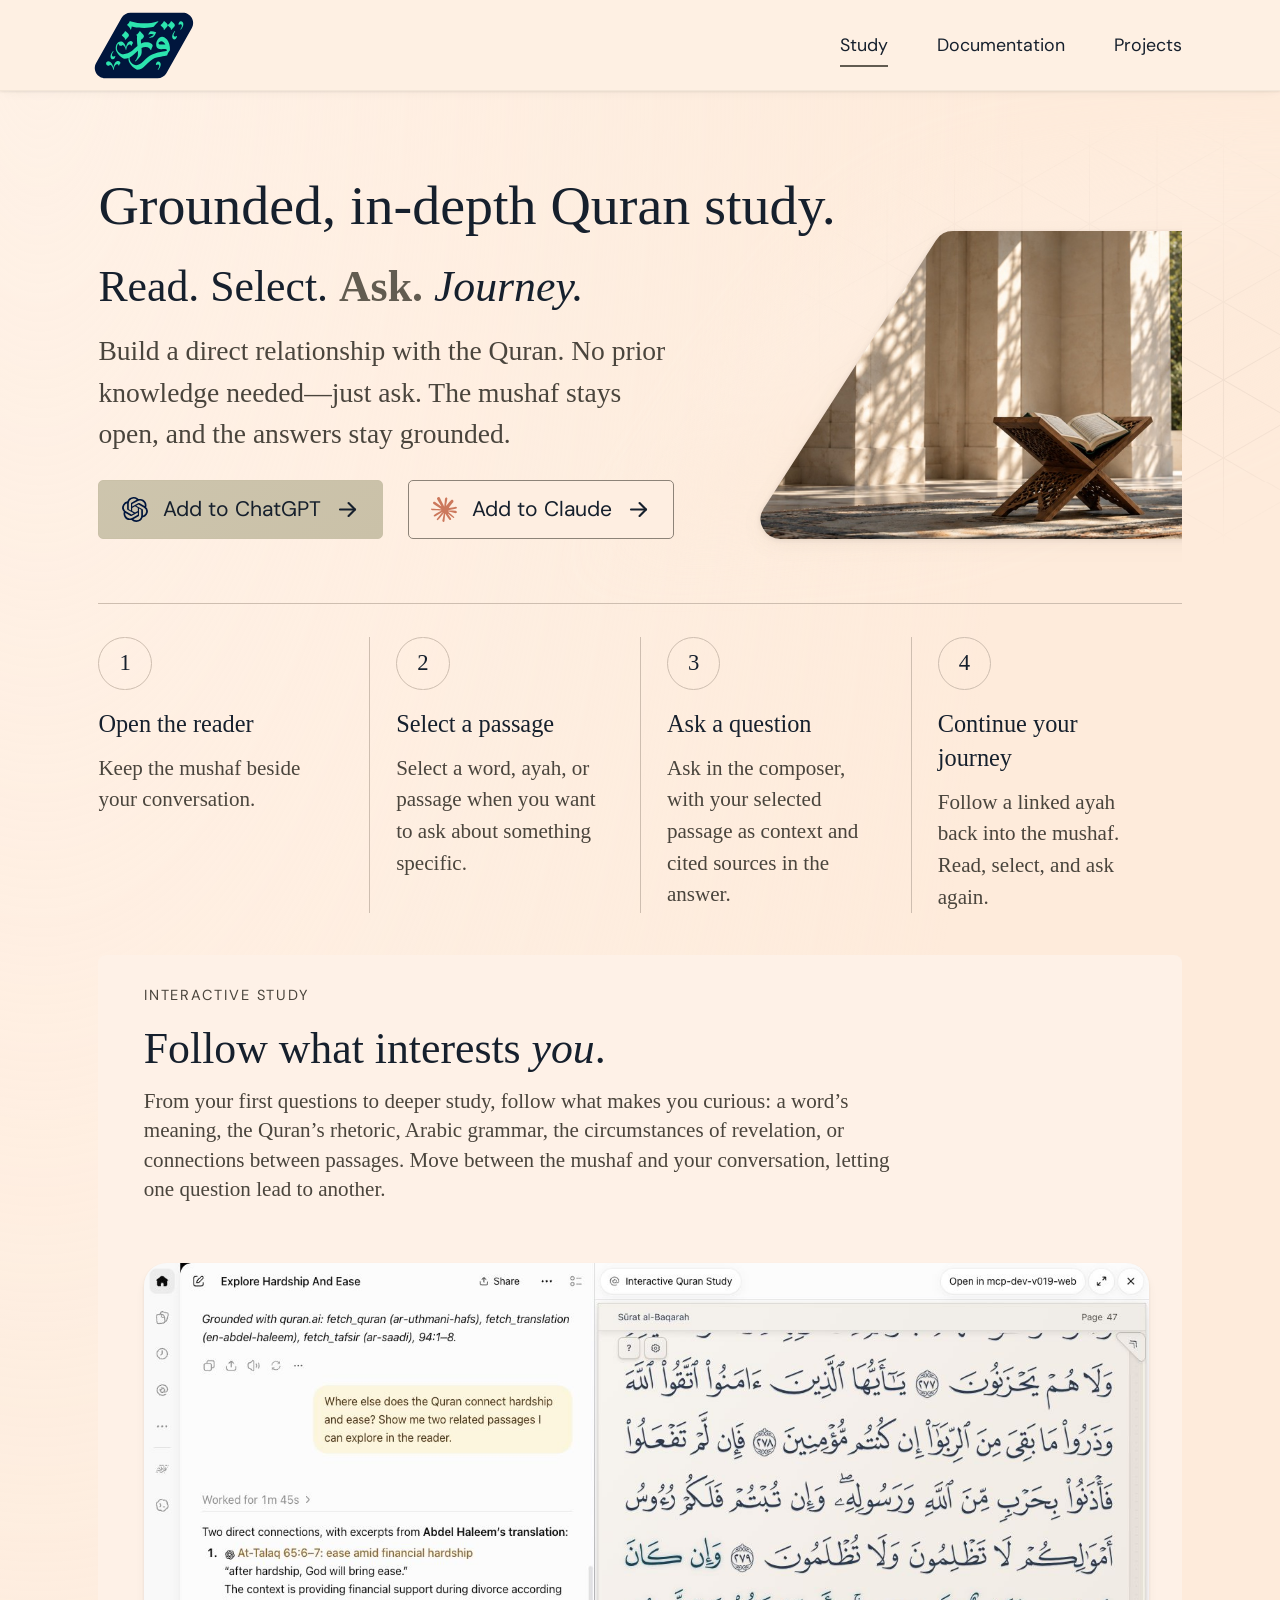
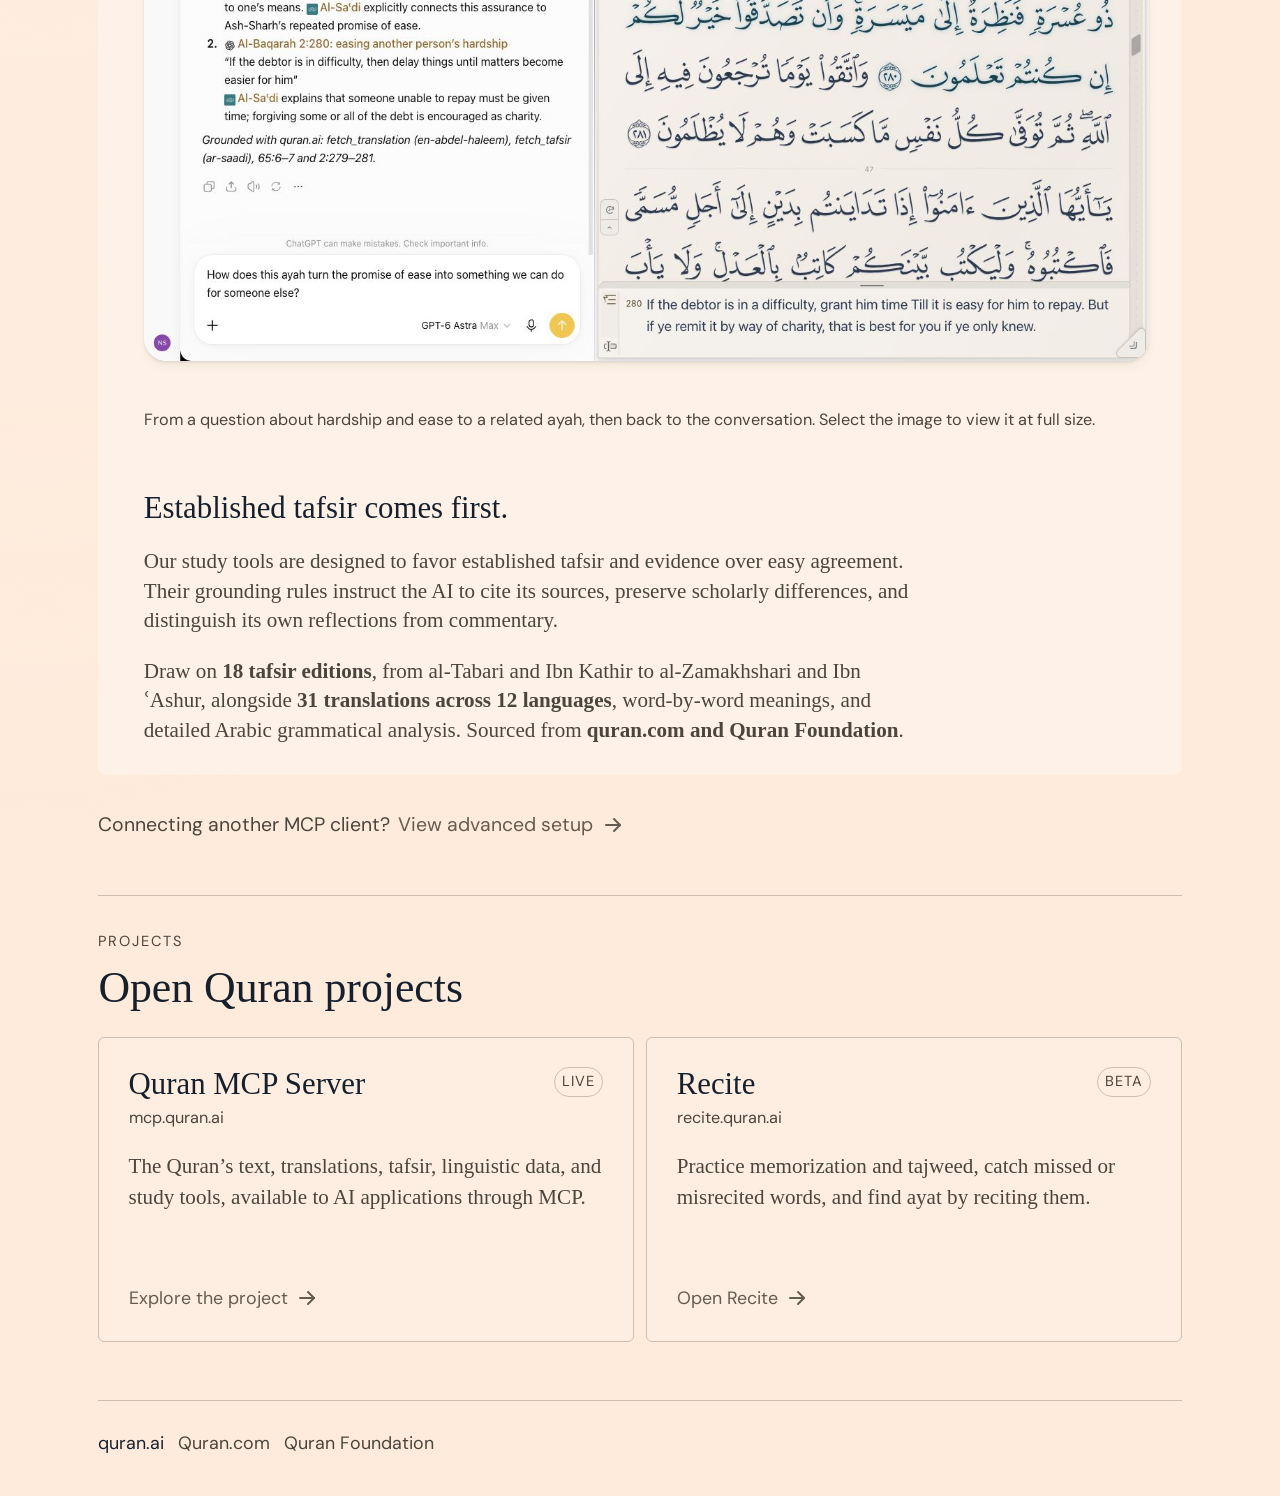
==== commit 5b1d5ca8: "Emphasize Ask in bold and Journey in italics Co-authored with AI: GPT-6" ====
--- a/index.html
+++ b/index.html
@@ -61,7 +61,7 @@
       <section class="hero" id="study" aria-labelledby="hero-title">
         <div class="hero-copy">
           <h1 id="hero-title">Grounded, in-depth Quran study.</h1>
-          <p class="hero-subtitle">Read. Select. <em>Ask.</em> <strong>Journey.</strong></p>
+          <p class="hero-subtitle">Read. Select. <strong>Ask.</strong> <em>Journey.</em></p>
           <p class="hero-lead">Build a direct relationship with the Quran. No prior knowledge needed—just ask. The mushaf stays open, and the answers stay grounded.</p>
           <div class="actions">
             <a class="button button-primary" href="https://chatgpt.com/plugins/plugin_asdk_app_69aca72176f4819197186bc55da38fe0">
--- a/styles.css
+++ b/styles.css
@@ -186,8 +186,8 @@
 
 .hero h1 { margin: 0 0 calc(16 * var(--unit)); font-size: calc(34.5 * var(--unit)); line-height: 1.035; }
 .hero-subtitle { margin: 0 0 calc(12 * var(--unit)); font-size: calc(27 * var(--unit)); line-height: 1.15; }
-.hero-subtitle em { color: var(--gold-ink); font-style: italic; }
-.hero-subtitle strong { font-weight: 700; }
+.hero-subtitle em { font-style: italic; }
+.hero-subtitle strong { color: var(--gold-ink); font-weight: 700; }
 
 .hero-lead {
   max-width: calc(355 * var(--unit));
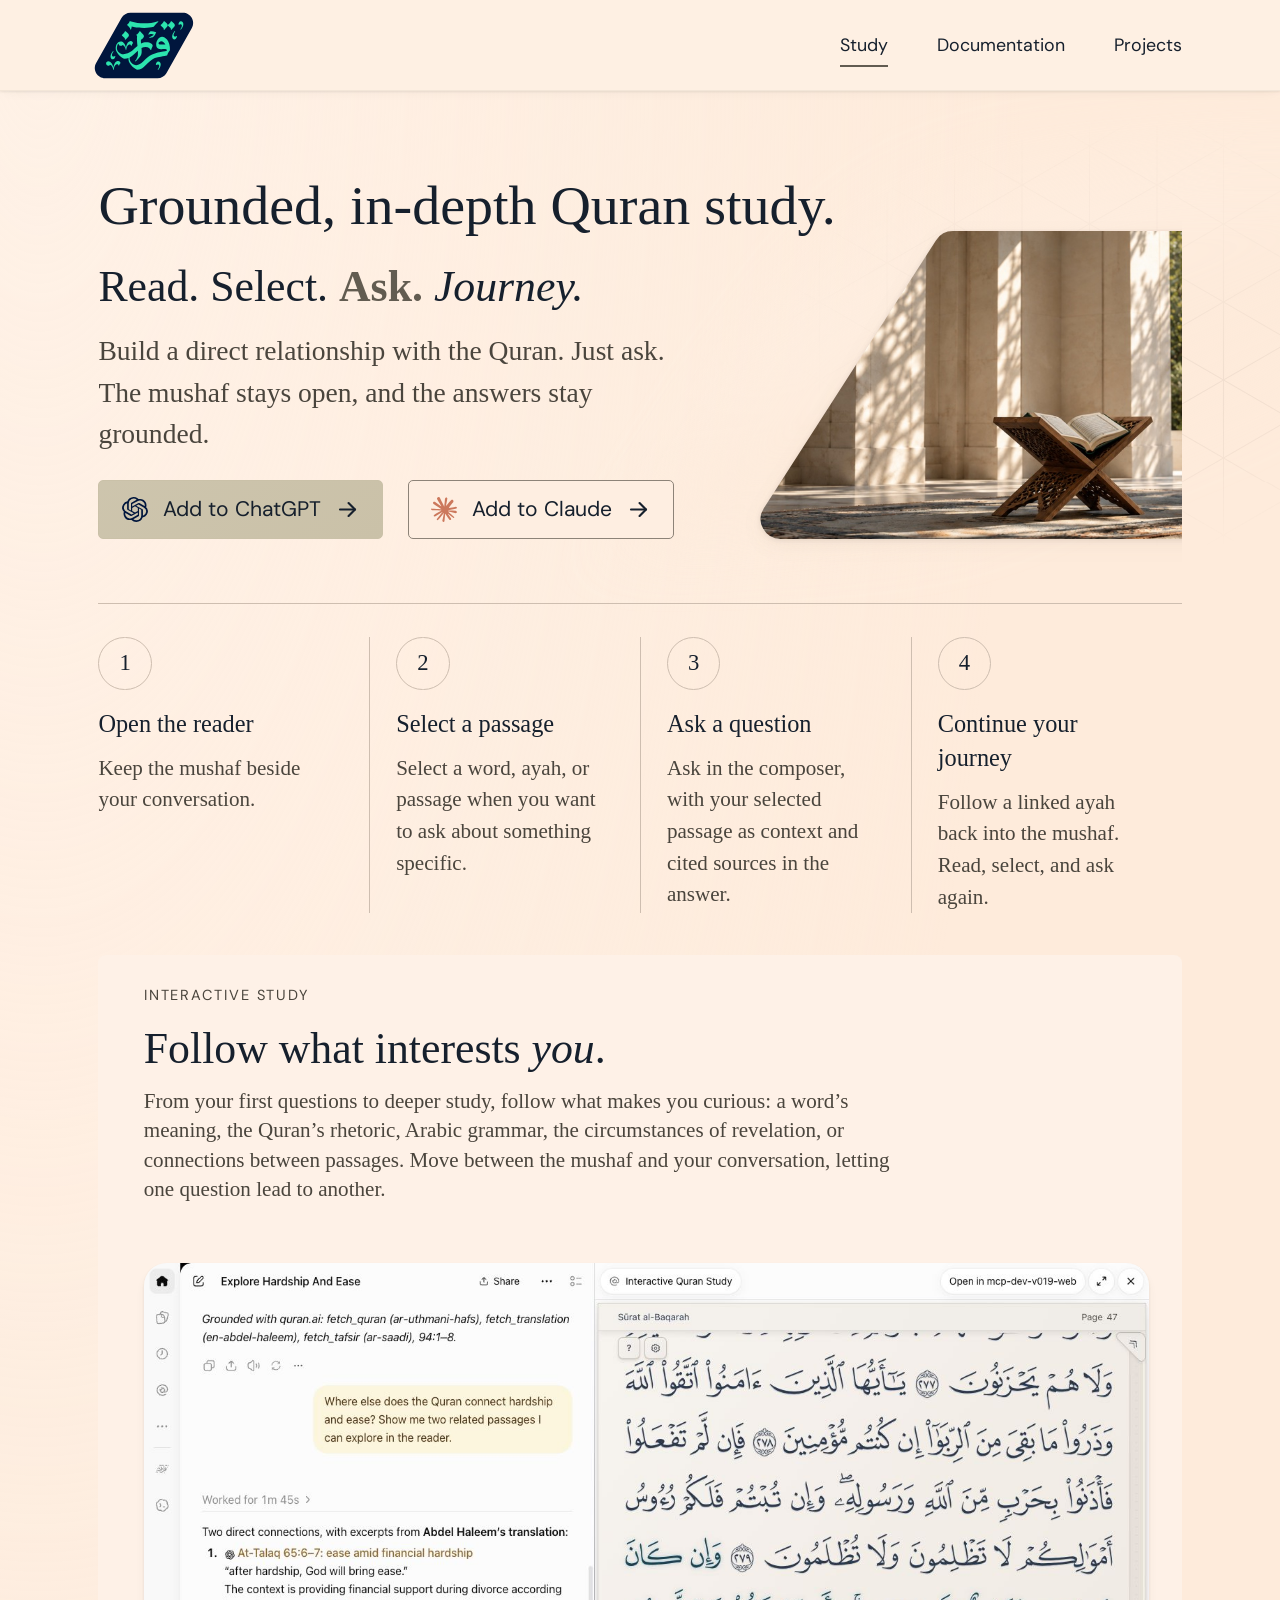
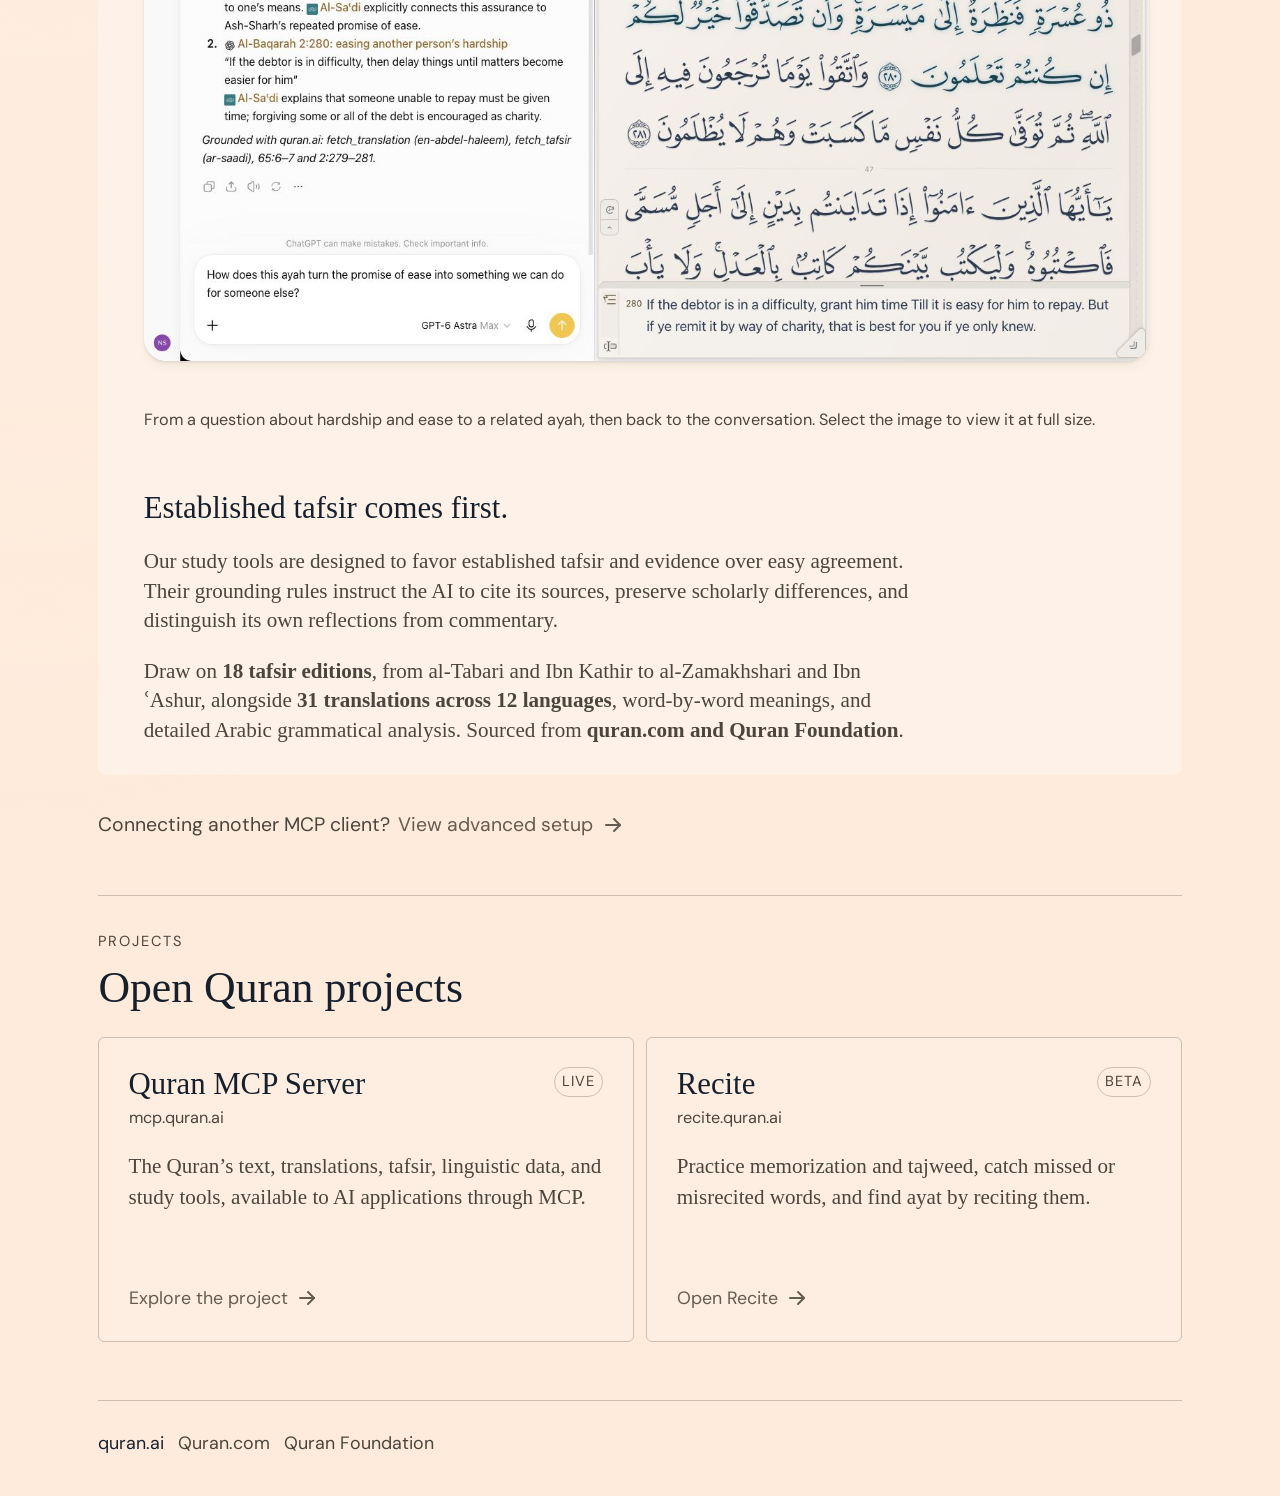
==== commit bc9047b5: "Keep the invitation to just ask Co-authored with AI: GPT-6" ====
--- a/index.html
+++ b/index.html
@@ -62,7 +62,7 @@
         <div class="hero-copy">
           <h1 id="hero-title">Grounded, in-depth Quran study.</h1>
           <p class="hero-subtitle">Read. Select. <strong>Ask.</strong> <em>Journey.</em></p>
-          <p class="hero-lead">Build a direct relationship with the Quran. No prior knowledge needed—just ask. The mushaf stays open, and the answers stay grounded.</p>
+          <p class="hero-lead">Build a direct relationship with the Quran. Just ask. The mushaf stays open, and the answers stay grounded.</p>
           <div class="actions">
             <a class="button button-primary" href="https://chatgpt.com/plugins/plugin_asdk_app_69aca72176f4819197186bc55da38fe0">
               <img class="button-mark openai-mark" src="/branding/openai-mark.svg" alt="" width="16" height="16">
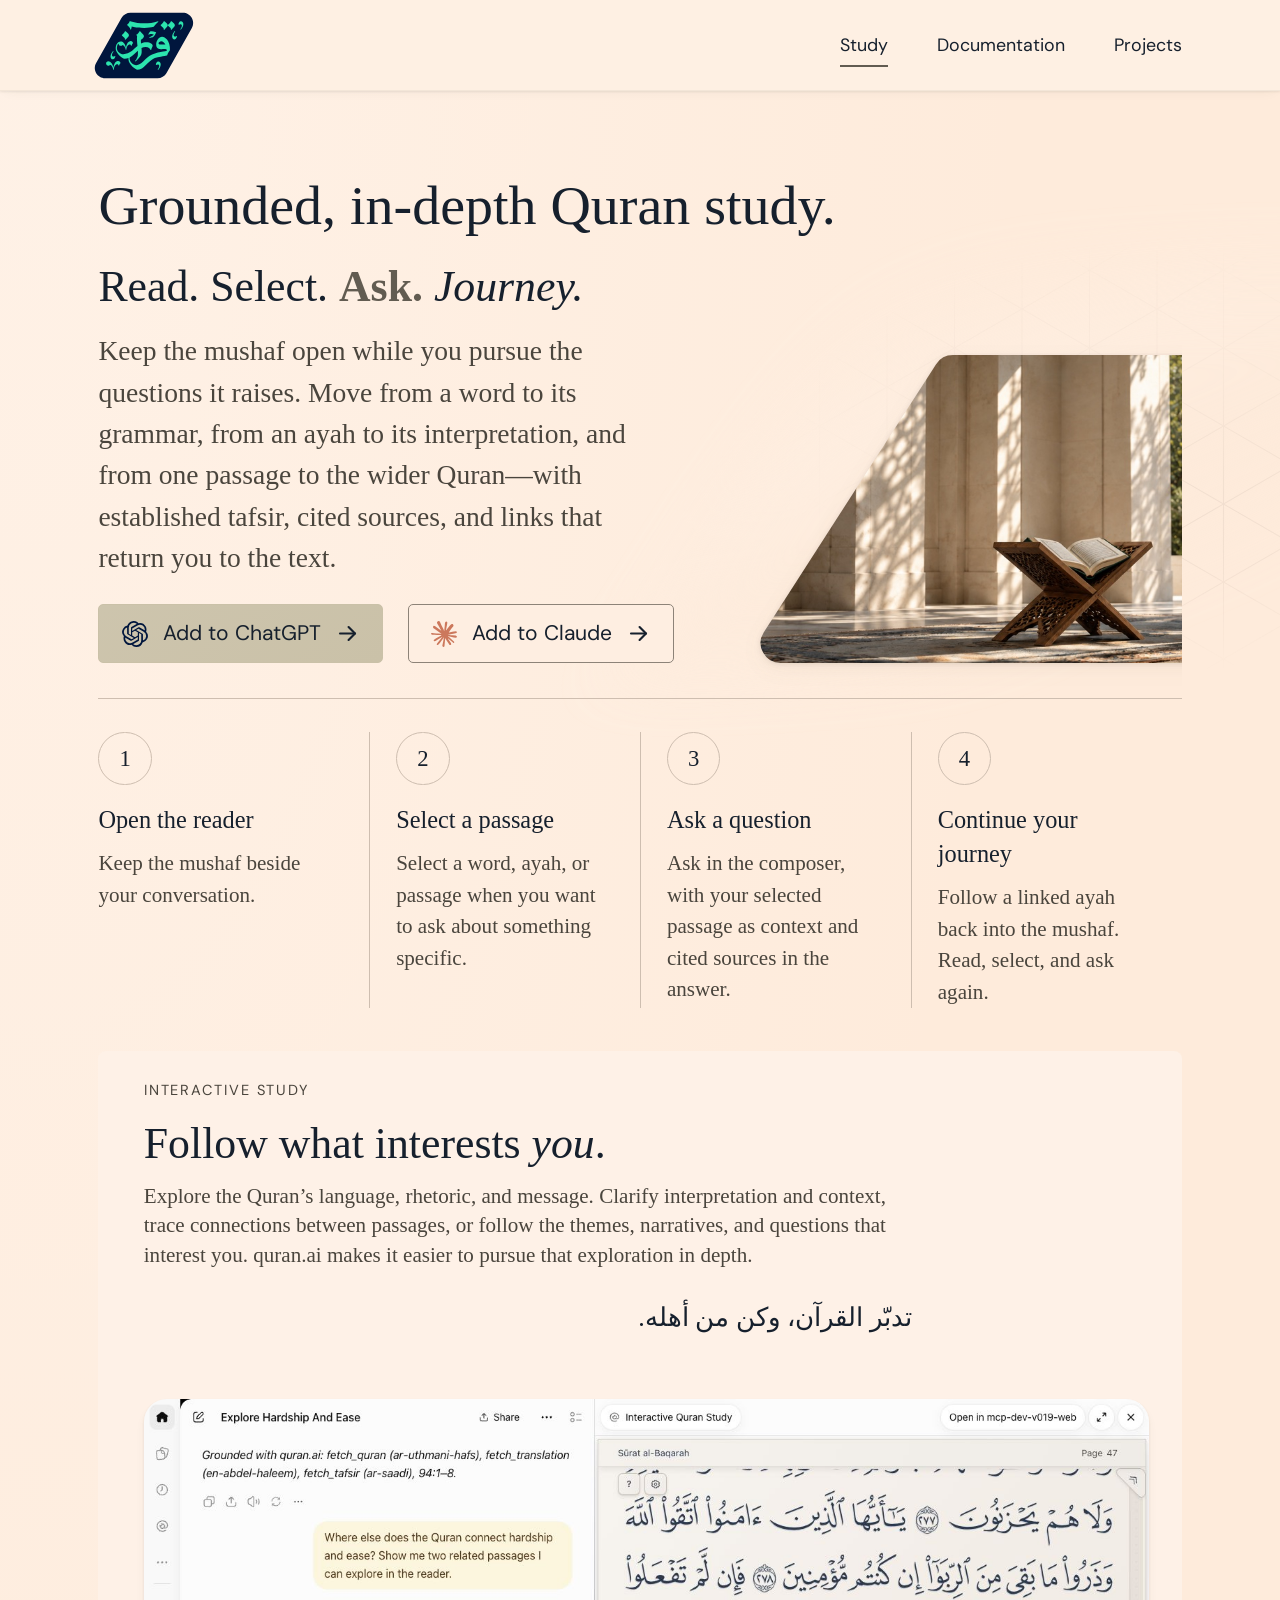
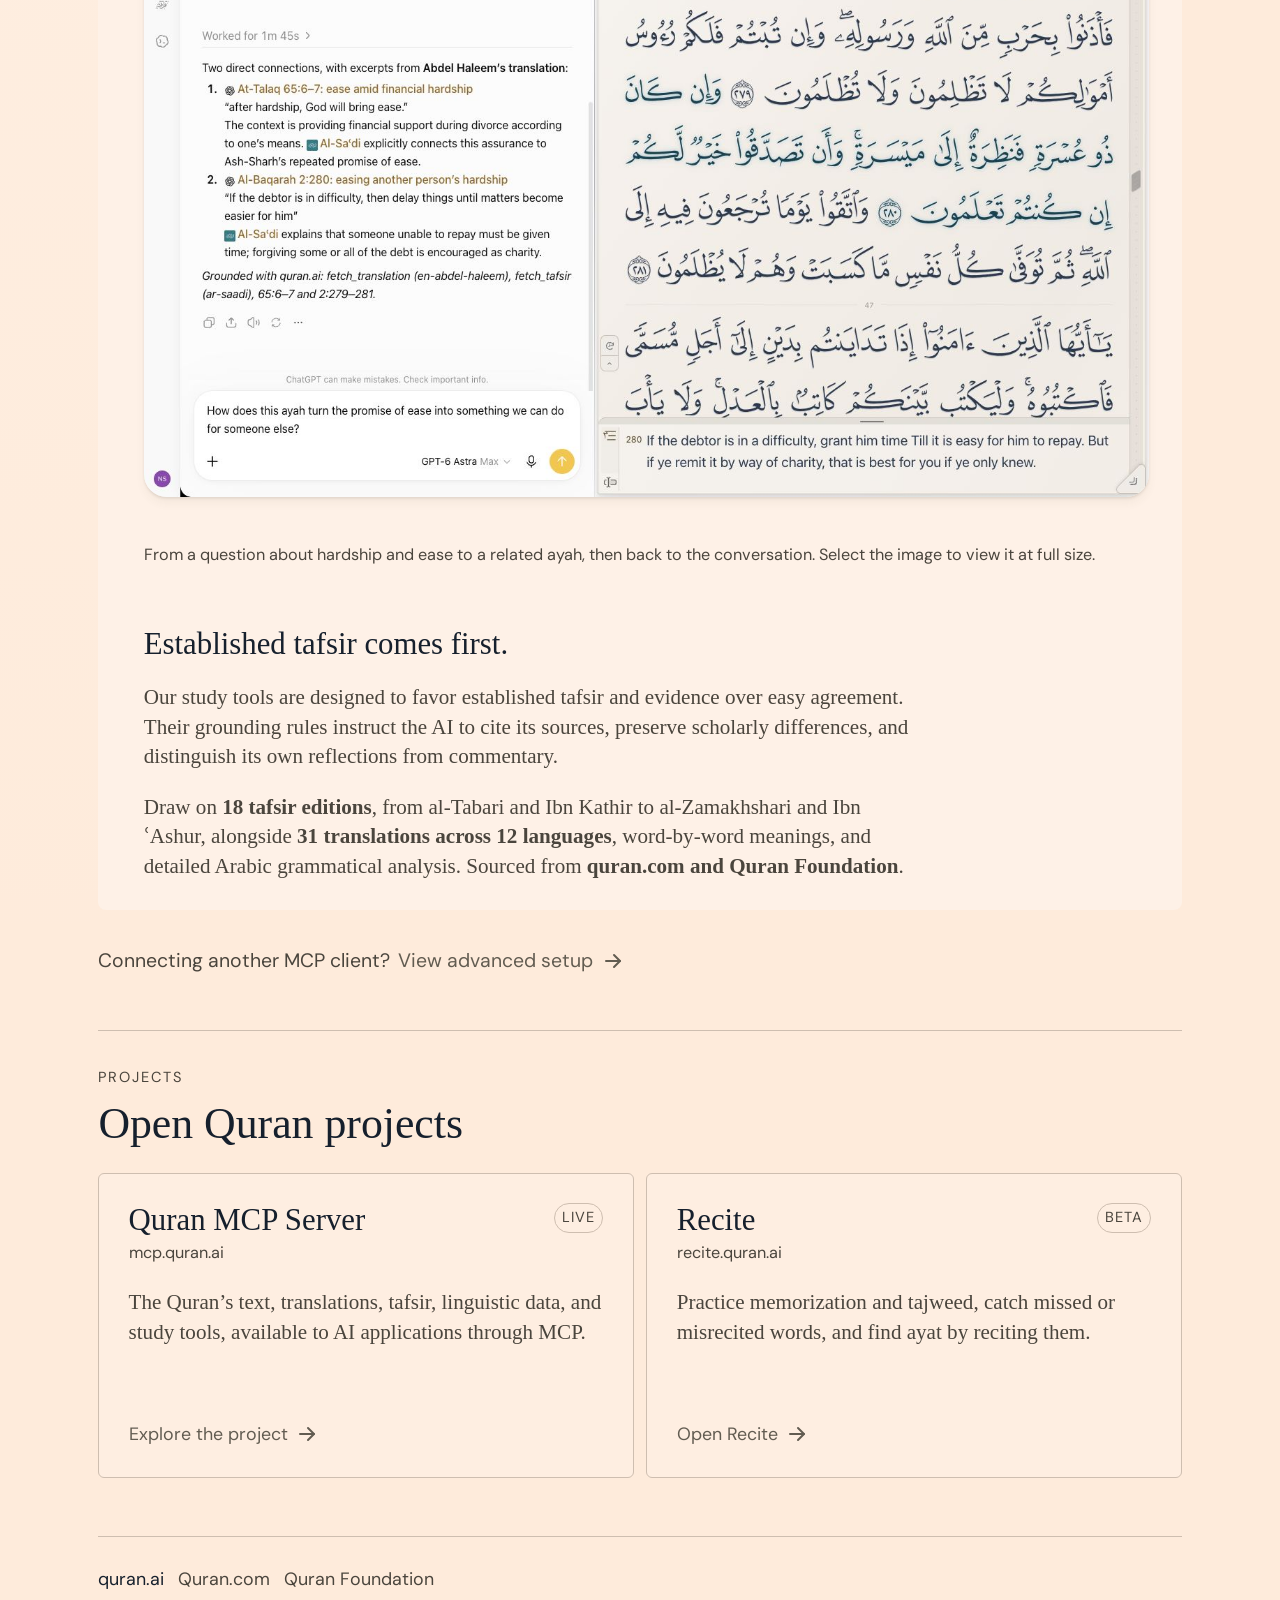
==== commit 90eb5fe5: "Apply the approved substantive study introduction Co-authored with AI: GPT-6" ====
--- a/index.html
+++ b/index.html
@@ -40,7 +40,7 @@
   <meta name="twitter:image" content="https://quran.ai/og-image.png?v=20261004">
   <meta name="twitter:image:alt" content="quran.ai — Grounded, in-depth Quran study.">
 
-  <link rel="stylesheet" href="/styles.css?v=20261004-grounded">
+  <link rel="stylesheet" href="/styles.css?v=20261004-substantive">
 </head>
 <body>
   <div class="hero-atmosphere" aria-hidden="true" hidden></div>
@@ -62,7 +62,7 @@
         <div class="hero-copy">
           <h1 id="hero-title">Grounded, in-depth Quran study.</h1>
           <p class="hero-subtitle">Read. Select. <strong>Ask.</strong> <em>Journey.</em></p>
-          <p class="hero-lead">Build a direct relationship with the Quran. Just ask. The mushaf stays open, and the answers stay grounded.</p>
+          <p class="hero-lead">Keep the mushaf open while you pursue the questions it raises. Move from a word to its grammar, from an ayah to its interpretation, and from one passage to the wider Quran—with established tafsir, cited sources, and links that return you to the text.</p>
           <div class="actions">
             <a class="button button-primary" href="https://chatgpt.com/plugins/plugin_asdk_app_69aca72176f4819197186bc55da38fe0">
               <img class="button-mark openai-mark" src="/branding/openai-mark.svg" alt="" width="16" height="16">
@@ -98,7 +98,8 @@
         <div class="demonstration-copy">
           <p class="eyebrow">Interactive study</p>
           <h2 id="demonstration-title">Follow what interests <em>you</em>.</h2>
-          <p>From your first questions to deeper study, follow what makes you curious: a word’s meaning, the Quran’s rhetoric, Arabic grammar, the circumstances of revelation, or connections between passages. Move between the mushaf and your conversation, letting one question lead to another.</p>
+          <p>Explore the Quran’s language, rhetoric, and message. Clarify interpretation and context, trace connections between passages, or follow the themes, narratives, and questions that interest you. quran.ai makes it easier to pursue that exploration in depth.</p>
+          <p class="study-invitation" lang="ar" dir="rtl">تدبّر القرآن، وكن من أهله.</p>
         </div>
         <a class="demonstration-link demonstration-link-light" href="/branding/interactive-study-chatgpt-light.jpg?v=20261004-journey" target="_blank" rel="noopener" aria-label="View the mushaf and conversation screenshot at full size">
           <img class="demonstration-photo" src="/branding/interactive-study-chatgpt-light.jpg?v=20261004-journey" alt="A ChatGPT study conversation beside the mushaf: related ayah links in the answer, ayah 2:280 selected in the reader, and a follow-up question in the composer." width="1440" height="1000" loading="lazy">
--- a/styles.css
+++ b/styles.css
@@ -343,6 +343,7 @@
 .demonstration h2 { margin: 0 0 calc(10 * var(--unit)); font-size: calc(27 * var(--unit)); line-height: 1.02; }
 .demonstration-copy > p:not(.eyebrow) { margin: 0; color: var(--muted); font-family: "Times New Roman", Times, serif; font-size: max(12px, calc(13 * var(--unit))); line-height: 1.4; }
 .demonstration-copy > p:not(.eyebrow) + p { margin-top: 1em; }
+.demonstration-copy > p.study-invitation:not(.eyebrow) { color: var(--text); font-size: max(18px, calc(16 * var(--unit))); line-height: 1.7; }
 .study-sources h3 { margin: 0 0 .65em; font-family: "Times New Roman", Times, serif; font-size: max(18px, calc(19 * var(--unit))); font-weight: 400; line-height: 1.2; }
 
 .demonstration-link {
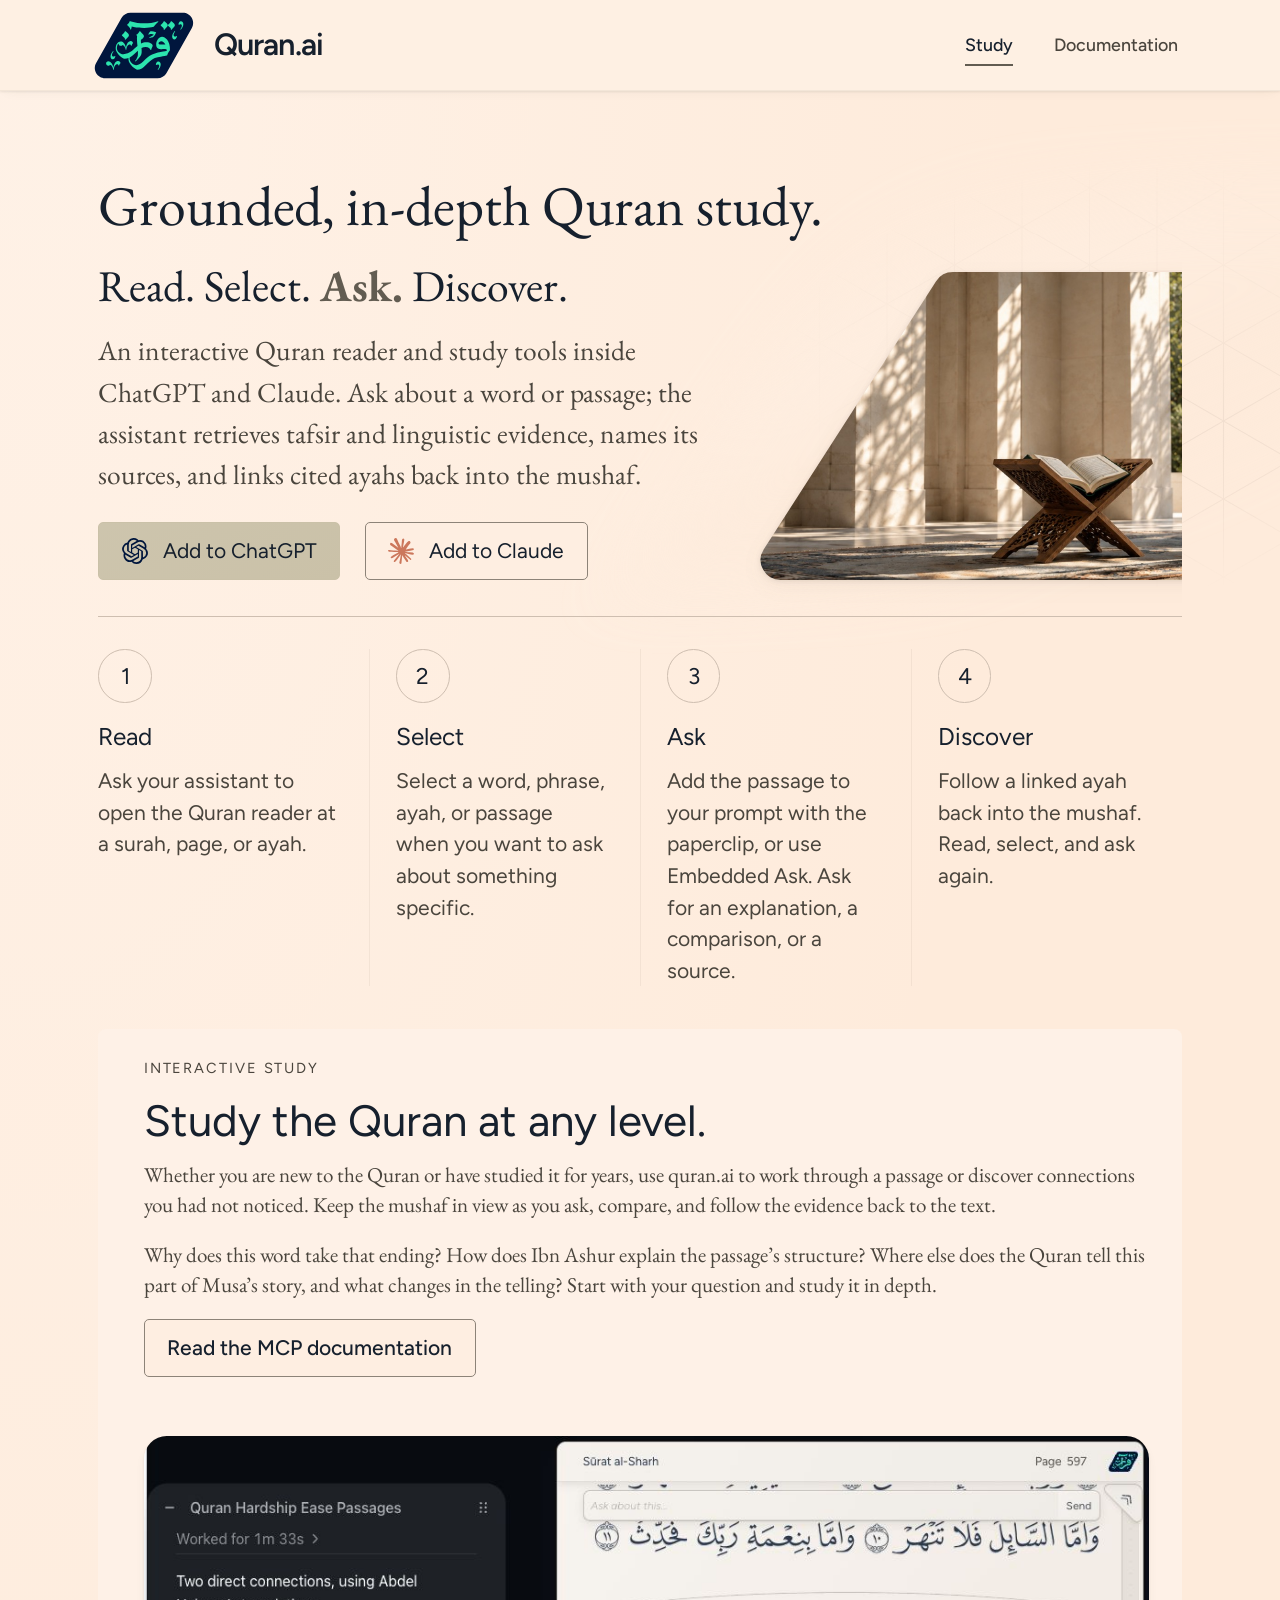
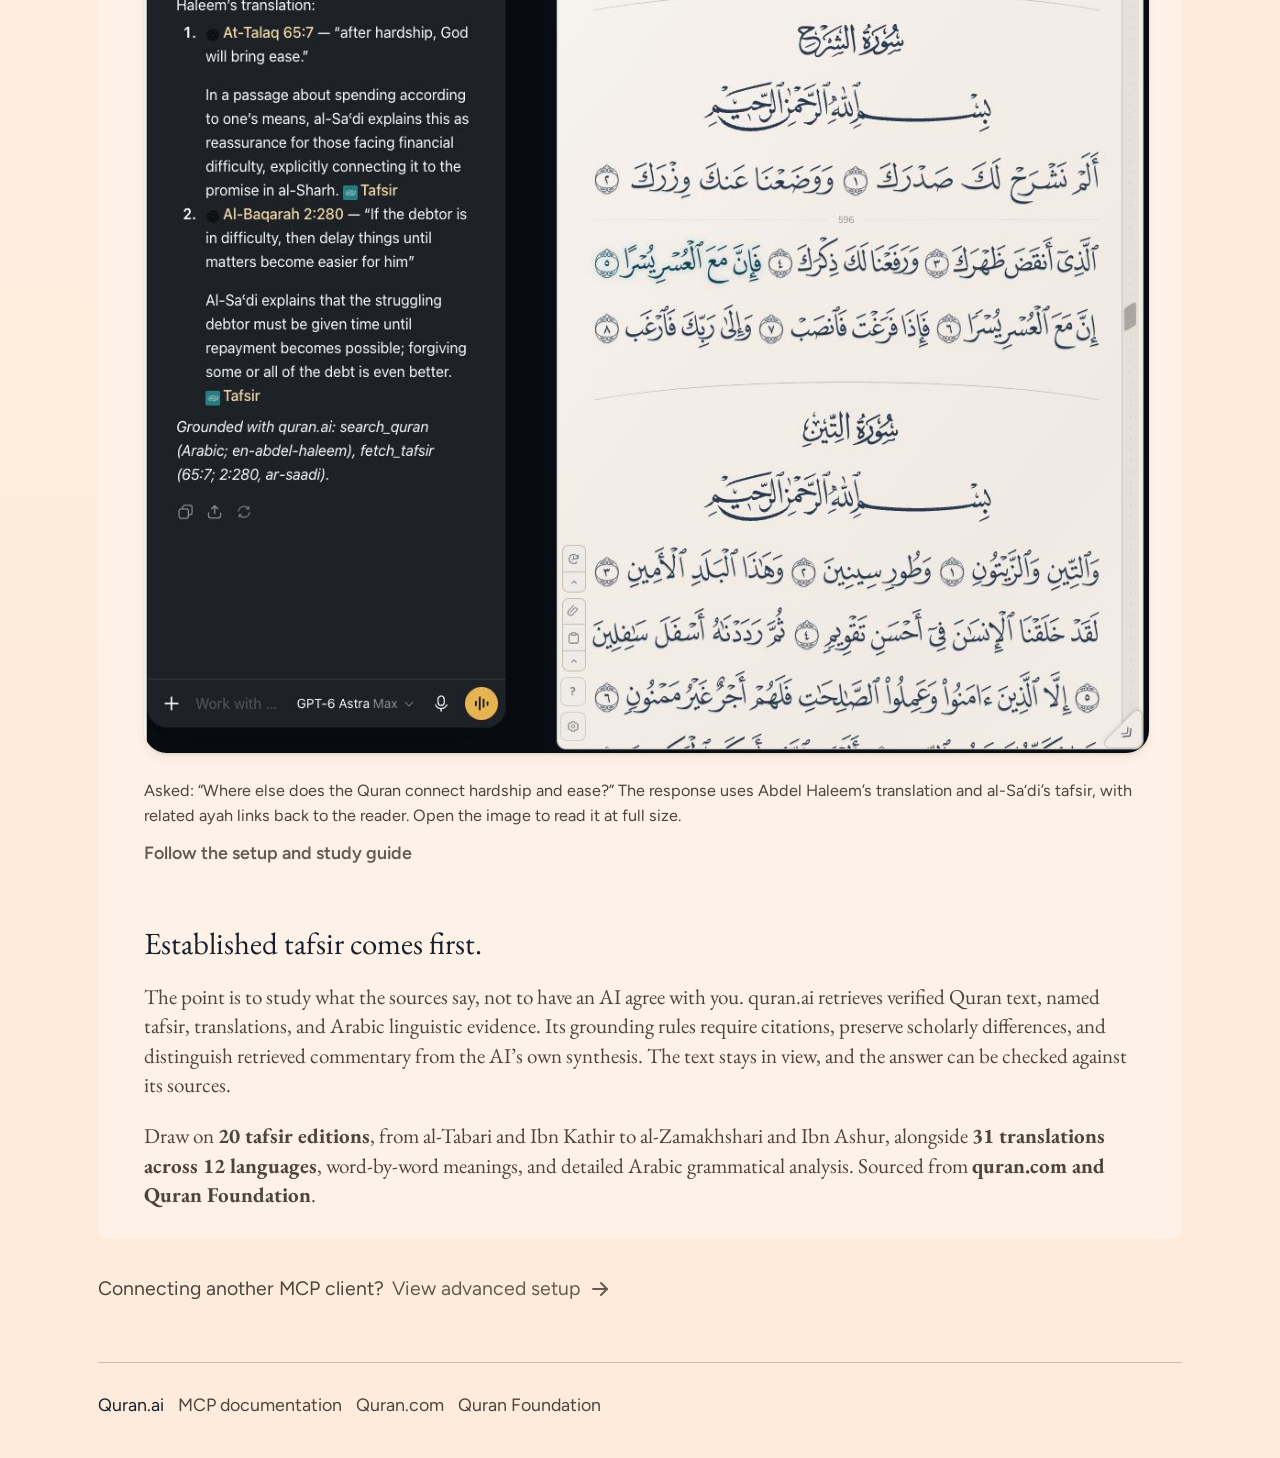
==== commit 02ae7029: "Publish revised Quran study pages and supplied fonts Use Garamond for the hero and study explanation" ====
--- a/index.html
+++ b/index.html
@@ -18,7 +18,7 @@
   </script>
 
   <title>quran.ai — Grounded, in-depth Quran study</title>
-  <meta name="description" content="Explore the Qur’an with AI—follow connections, discover context, and go deeper with cited tafsir and Quran.com sources.">
+  <meta name="description" content="Read the Quran in ChatGPT or Claude. Ask about its language and interpretation, compare named tafsir, and follow cited passages back into the reader.">
   <link rel="icon" type="image/png" sizes="16x16" href="/favicon-16.png?v=20261001">
   <link rel="icon" type="image/png" sizes="32x32" href="/favicon-32.png?v=20261001">
   <link rel="icon" type="image/png" sizes="48x48" href="/favicon-48.png?v=20261001">
@@ -27,7 +27,7 @@
   <meta property="og:type" content="website">
   <meta property="og:url" content="https://quran.ai">
   <meta property="og:title" content="quran.ai — Grounded, in-depth Quran study">
-  <meta property="og:description" content="Explore the Qur’an with AI—follow connections, discover context, and go deeper.">
+  <meta property="og:description" content="Read the Quran in ChatGPT or Claude. Ask about its language and interpretation, compare named tafsir, and follow cited passages back into the reader.">
   <meta property="og:image" content="https://quran.ai/og-image.png?v=20261004">
   <meta property="og:image:width" content="2400">
   <meta property="og:image:height" content="1260">
@@ -36,24 +36,24 @@
 
   <meta name="twitter:card" content="summary_large_image">
   <meta name="twitter:title" content="quran.ai — Grounded, in-depth Quran study">
-  <meta name="twitter:description" content="Explore the Qur’an with AI—follow connections, discover context, and go deeper.">
+  <meta name="twitter:description" content="Read the Quran in ChatGPT or Claude. Ask about its language and interpretation, compare named tafsir, and follow cited passages back into the reader.">
   <meta name="twitter:image" content="https://quran.ai/og-image.png?v=20261004">
   <meta name="twitter:image:alt" content="quran.ai — Grounded, in-depth Quran study.">
 
-  <link rel="stylesheet" href="/styles.css?v=20261004-substantive">
+  <link rel="stylesheet" href="/styles.css?v=20261004-production-r4">
 </head>
 <body>
   <div class="hero-atmosphere" aria-hidden="true" hidden></div>
   <div class="page-frame">
   <div class="site-shell" id="top">
     <header class="site-header">
-      <a class="brand" href="#top" aria-label="Quran.ai home">
-        <img class="brand-symbol" src="/branding/symbol-navy.svg" alt="" width="74" height="51">
+      <a class="brand" href="#top" aria-label="quran.ai home">
+        <span class="brand-symbol" aria-hidden="true"><img class="brand-symbol-sepia" src="/branding/symbol-navy.svg" alt="" width="74" height="51"><img class="brand-symbol-navy" src="/branding/symbol-mint.svg" alt="" width="70" height="70"></span>
+        <span class="brand-name">Quran.ai</span>
       </a>
       <nav class="main-nav" aria-label="Main navigation">
         <a class="nav-link" href="#study" aria-current="page">Study</a>
         <a class="nav-link" href="https://mcp.quran.ai/documentation">Documentation</a>
-        <a class="nav-link" href="#projects">Projects</a>
       </nav>
     </header>
 
@@ -61,18 +61,16 @@
       <section class="hero" id="study" aria-labelledby="hero-title">
         <div class="hero-copy">
           <h1 id="hero-title">Grounded, in-depth Quran study.</h1>
-          <p class="hero-subtitle">Read. Select. <strong>Ask.</strong> <em>Journey.</em></p>
-          <p class="hero-lead">Keep the mushaf open while you pursue the questions it raises. Move from a word to its grammar, from an ayah to its interpretation, and from one passage to the wider Quran—with established tafsir, cited sources, and links that return you to the text.</p>
+          <p class="hero-subtitle">Read. Select. <strong>Ask.</strong> Discover.</p>
+          <p class="hero-lead">An interactive Quran reader and study tools inside ChatGPT and Claude. Ask about a word or passage; the assistant retrieves tafsir and linguistic evidence, names its sources, and links cited ayahs back into the mushaf.</p>
           <div class="actions">
             <a class="button button-primary" href="https://chatgpt.com/plugins/plugin_asdk_app_69aca72176f4819197186bc55da38fe0">
               <img class="button-mark openai-mark" src="/branding/openai-mark.svg" alt="" width="16" height="16">
               <span>Add to ChatGPT</span>
-              <span class="button-arrow" aria-hidden="true"></span>
             </a>
             <a class="button button-secondary" href="https://claude.ai/customize/connectors/id/93841aad-73da-4cf4-8b25-80bac4f02f42">
               <img class="button-mark" src="/branding/claude-mark.svg" alt="" width="16" height="16">
               <span>Add to Claude</span>
-              <span class="button-arrow" aria-hidden="true"></span>
             </a>
           </div>
         </div>
@@ -87,31 +85,35 @@
 
       <section class="study-flow" aria-label="How to study">
         <ol class="steps">
-          <li><span class="step-number" aria-hidden="true">1</span><div><h2>Open the reader</h2><p>Keep the mushaf beside your conversation.</p></div></li>
-          <li><span class="step-number" aria-hidden="true">2</span><div><h2>Select a passage</h2><p>Select a word, ayah, or passage when you want to ask about something specific.</p></div></li>
-          <li><span class="step-number" aria-hidden="true">3</span><div><h2>Ask a question</h2><p>Ask in the composer, with your selected passage as context and cited sources in the answer.</p></div></li>
-          <li><span class="step-number" aria-hidden="true">4</span><div><h2>Continue your journey</h2><p>Follow a linked ayah back into the mushaf. Read, select, and ask again.</p></div></li>
+          <li><span class="step-number" aria-hidden="true">1</span><div><h2>Read</h2><p>Ask your assistant to open the Quran reader at a surah, page, or ayah.</p></div></li>
+          <li><span class="step-number" aria-hidden="true">2</span><div><h2>Select</h2><p>Select a word, phrase, ayah, or passage when you want to ask about something specific.</p></div></li>
+          <li><span class="step-number" aria-hidden="true">3</span><div><h2>Ask</h2><p>Add the passage to your prompt with the paperclip, or use Embedded Ask. Ask for an explanation, a comparison, or a source.</p></div></li>
+          <li><span class="step-number" aria-hidden="true">4</span><div><h2>Discover</h2><p>Follow a linked ayah back into the mushaf. Read, select, and ask again.</p></div></li>
         </ol>
       </section>
 
       <section class="demonstration" aria-labelledby="demonstration-title">
         <div class="demonstration-copy">
           <p class="eyebrow">Interactive study</p>
-          <h2 id="demonstration-title">Follow what interests <em>you</em>.</h2>
-          <p>Explore the Quran’s language, rhetoric, and message. Clarify interpretation and context, trace connections between passages, or follow the themes, narratives, and questions that interest you. quran.ai makes it easier to pursue that exploration in depth.</p>
-          <p class="study-invitation" lang="ar" dir="rtl">تدبّر القرآن، وكن من أهله.</p>
+          <h2 id="demonstration-title">Study the Quran at any level.</h2>
+          <p>Whether you are new to the Quran or have studied it for years, use quran.ai to work through a passage or discover connections you had not noticed. Keep the mushaf in view as you ask, compare, and follow the evidence back to the text.</p>
+          <p>Why does this word take that ending? How does <span class="scholar-name">Ibn Ashur</span> explain the passage’s structure? Where else does the Quran tell this part of Musa’s story, and what changes in the telling? Start with your question and study it in depth.</p>
+          <a class="button button-documentation" href="https://mcp.quran.ai/documentation">Read the MCP documentation</a>
         </div>
-        <a class="demonstration-link demonstration-link-light" href="/branding/interactive-study-chatgpt-light.jpg?v=20261004-journey" target="_blank" rel="noopener" aria-label="View the mushaf and conversation screenshot at full size">
-          <img class="demonstration-photo" src="/branding/interactive-study-chatgpt-light.jpg?v=20261004-journey" alt="A ChatGPT study conversation beside the mushaf: related ayah links in the answer, ayah 2:280 selected in the reader, and a follow-up question in the composer." width="1440" height="1000" loading="lazy">
+        <a class="demonstration-link demonstration-link-light" href="/branding/interactive-study-chatgpt-light.jpg?v=20261004-v354" target="_blank" rel="noopener" aria-label="View the mushaf and conversation screenshot at full size">
+          <img class="demonstration-photo" src="/branding/interactive-study-chatgpt-light.jpg?v=20261004-v354" alt="ChatGPT’s sourced answer about hardship and ease beside the mushaf, with ayah 94:5 selected." width="1096" height="1000" loading="lazy">
         </a>
-        <a class="demonstration-link demonstration-link-dark" href="/branding/interactive-study-chatgpt-dark.jpg?v=20261004-journey" target="_blank" rel="noopener" aria-label="View the mushaf and conversation screenshot at full size">
-          <img class="demonstration-photo" src="/branding/interactive-study-chatgpt-dark.jpg?v=20261004-journey" alt="A ChatGPT study conversation beside the mushaf: related ayah links in the answer, ayah 2:280 selected in the reader, and a follow-up question in the composer." width="1440" height="1000" loading="lazy">
+        <a class="demonstration-link demonstration-link-dark" href="/branding/interactive-study-chatgpt-dark.jpg?v=20261004-v354" target="_blank" rel="noopener" aria-label="View the mushaf and conversation screenshot at full size">
+          <img class="demonstration-photo" src="/branding/interactive-study-chatgpt-dark.jpg?v=20261004-v354" alt="ChatGPT’s sourced answer about hardship and ease beside the mushaf, with ayah 94:5 selected." width="1096" height="1000" loading="lazy">
         </a>
-        <p class="demonstration-caption">From a question about hardship and ease to a related ayah, then back to the conversation. Select the image to view it at full size.</p>
+        <div class="demonstration-details">
+          <p class="demonstration-caption">Asked: “Where else does the Quran connect hardship and ease?” The response uses Abdel Haleem’s translation and al-Sa‘di’s tafsir, with related ayah links back to the reader. Open the image to read it at full size.</p>
+          <a class="text-link" href="https://mcp.quran.ai/documentation#setup-and-connect">Follow the setup and study guide</a>
+        </div>
         <div class="demonstration-copy study-sources">
           <h3>Established tafsir comes first.</h3>
-          <p>Our study tools are designed to favor established tafsir and evidence over easy agreement. Their grounding rules instruct the AI to cite its sources, preserve scholarly differences, and distinguish its own reflections from commentary.</p>
-          <p>Draw on <strong>18 tafsir editions</strong>, from al-Tabari and Ibn Kathir to al-Zamakhshari and Ibn ʿAshur, alongside <strong>31 translations across 12 languages</strong>, word-by-word meanings, and detailed Arabic grammatical analysis. Sourced from <strong>quran.com and Quran Foundation</strong>.</p>
+          <p>The point is to study what the sources say, not to have an AI agree with you. quran.ai retrieves verified Quran text, named tafsir, translations, and Arabic linguistic evidence. Its grounding rules require citations, preserve scholarly differences, and distinguish retrieved commentary from the AI’s own synthesis. The text stays in view, and the answer can be checked against its sources.</p>
+          <p>Draw on <strong>20 tafsir editions</strong>, from al-Tabari and Ibn Kathir to al-Zamakhshari and <span class="scholar-name">Ibn Ashur</span>, alongside <strong>31 translations across 12 languages</strong>, word-by-word meanings, and detailed Arabic grammatical analysis. Sourced from <strong>quran.com and Quran Foundation</strong>.</p>
         </div>
       </section>
 
@@ -122,39 +124,18 @@
         </a>
       </p>
 
-      <section class="projects-section" id="projects" aria-labelledby="projects-title">
-        <p class="eyebrow">Projects</p>
-        <h2 id="projects-title">Open Quran projects</h2>
-        <div class="projects-grid">
-          <a class="project-card" href="https://mcp.quran.ai">
-            <div class="project-heading">
-              <div><h3>Quran MCP Server</h3><p class="project-domain">mcp.quran.ai</p></div>
-              <span class="project-status">Live</span>
-            </div>
-            <p>The Quran’s text, translations, tafsir, linguistic data, and study tools, available to AI applications through MCP.</p>
-            <span class="project-link">Explore the project<span class="project-link-arrow" aria-hidden="true"></span></span>
-          </a>
-          <a class="project-card" href="https://recite.quran.ai">
-            <div class="project-heading">
-              <div><h3>Recite</h3><p class="project-domain">recite.quran.ai</p></div>
-              <span class="project-status">Beta</span>
-            </div>
-            <p>Practice memorization and tajweed, catch missed or misrecited words, and find ayat by reciting them.</p>
-            <span class="project-link">Open Recite<span class="project-link-arrow" aria-hidden="true"></span></span>
-          </a>
-        </div>
-      </section>
     </main>
 
     <footer class="site-footer">
       <div class="footer-identity">
-        <p>quran.ai</p>
+        <p>Quran.ai</p>
+        <a href="https://mcp.quran.ai/documentation">MCP documentation</a>
         <a href="https://quran.com">Quran.com</a>
         <a href="https://quran.foundation">Quran Foundation</a>
       </div>
     </footer>
   </div>
   </div>
-  <script src="/script.js?v=20261004-journey"></script>
+  <script src="/script.js?v=20261004-v354"></script>
 </body>
 </html>
--- a/styles.css
+++ b/styles.css
@@ -1,10 +1,8 @@
-@font-face {
-  font-family: "DM Sans";
-  src: url("/branding/fonts/dm-sans-latin-400-500.woff2") format("woff2");
-  font-style: normal;
-  font-weight: 400 500;
-  font-display: swap;
-}
+@font-face { font-family: "Figtree"; font-style: normal; font-weight: 300 900; font-display: swap; src: url("/branding/fonts/figtree/Figtree-VariableFont_wght.woff2") format("woff2"); }
+@font-face { font-family: "Figtree"; font-style: italic; font-weight: 300 900; font-display: swap; src: url("/branding/fonts/figtree/Figtree-Italic-VariableFont_wght.woff2") format("woff2"); }
+
+@font-face { font-family: "EB Garamond"; font-style: normal; font-weight: 400 800; font-display: swap; src: url("/branding/fonts/eb-garamond/EBGaramond-VariableFont_wght.woff2") format("woff2"); }
+@font-face { font-family: "EB Garamond"; font-style: italic; font-weight: 400 800; font-display: swap; src: url("/branding/fonts/eb-garamond/EBGaramond-Italic-VariableFont_wght.woff2") format("woff2"); }
 
 :root {
   --page-max-width: 1200px;
@@ -56,7 +54,7 @@
   /* Continue the lighting through wide margins, anchored to the content's left edge. */
   background: radial-gradient(ellipse at max(0px, calc((100% - var(--page-max-width)) / 2)) 0, var(--upper-light), transparent 56%), var(--surface);
   color: var(--text);
-  font-family: "DM Sans", system-ui, sans-serif;
+  font-family: "Figtree", system-ui, sans-serif;
 }
 
 button, a { font: inherit; }
@@ -129,38 +127,53 @@
   align-items: center;
   min-height: calc(44 * var(--unit));
   flex: none;
+  gap: calc(11 * var(--unit));
+  color: var(--text);
+  text-decoration: none;
 }
 
 .brand-symbol {
   display: block;
+  position: relative;
   width: calc(64 * var(--unit));
   height: calc(44 * var(--unit));
-  object-fit: contain;
-}
+  flex: none;
+}
+
+.brand-symbol img { display: block; width: 100%; height: 100%; object-fit: contain; }
+.brand-symbol img.brand-symbol-navy { display: none; position: absolute; width: 94.5946%; height: auto; left: 50%; top: 50%; transform: translate(-50%, -50.67%); }
+[data-theme="navy"] .brand-symbol-sepia { display: none; }
+[data-theme="navy"] .brand-symbol img.brand-symbol-navy { display: block; }
+.brand-name { font-family: "Figtree", system-ui, sans-serif; font-size: max(19px, calc(19 * var(--unit))); font-weight: 600; letter-spacing: -.025em; }
 
 .main-nav {
   display: flex;
   align-items: center;
-  gap: calc(30 * var(--unit));
+  gap: calc(20 * var(--unit));
   margin-left: auto;
   align-self: center;
 }
 
 .nav-link {
   position: relative;
-  padding: 8px 0;
-  color: inherit;
+  padding: 9px 4px;
+  color: var(--muted);
+  font-weight: 500;
+  transition: color 160ms ease, background 160ms ease;
   font-size: max(11px, calc(11 * var(--unit)));
   text-decoration: none;
   white-space: nowrap;
 }
 
+.nav-link:hover, .nav-link[aria-current="page"] { color: var(--text); }
+.nav-link:hover { background: color-mix(in oklab, var(--text) 4%, transparent); border-radius: 3px; }
+
 .nav-link[aria-current="page"]::after {
   content: "";
   position: absolute;
-  right: 0;
-  bottom: 0;
-  left: 0;
+  right: 4px;
+  bottom: 2px;
+  left: 4px;
   height: 2px;
   background: var(--gold-ink);
 }
@@ -176,24 +189,24 @@
   overflow-y: visible;
 }
 
-.hero-copy { position: relative; z-index: 1; width: 77%; }
-
-h1, .hero-subtitle, .steps h2, .demonstration h2, .projects-section h2, .project-card h3 {
-  font-family: "Times New Roman", Times, serif;
+.hero-copy { position: relative; z-index: 1; display: grid; grid-template-columns: minmax(0, 1fr) calc(270 * var(--unit)); width: 100%; }
+.hero h1, .hero-subtitle { grid-column: 1 / -1; }
+.hero-lead, .hero .actions { grid-column: 1; }
+
+h1, .hero-subtitle {
+  font-family: "EB Garamond", Georgia, serif;
   font-weight: 400;
   letter-spacing: 0;
 }
 
 .hero h1 { margin: 0 0 calc(16 * var(--unit)); font-size: calc(34.5 * var(--unit)); line-height: 1.035; }
 .hero-subtitle { margin: 0 0 calc(12 * var(--unit)); font-size: calc(27 * var(--unit)); line-height: 1.15; }
-.hero-subtitle em { font-style: italic; }
 .hero-subtitle strong { color: var(--gold-ink); font-weight: 700; }
 
 .hero-lead {
-  max-width: calc(355 * var(--unit));
   margin: 0 0 calc(16 * var(--unit));
   color: var(--muted);
-  font-family: "Times New Roman", Times, serif;
+  font-family: "EB Garamond", Georgia, serif;
   font-size: calc(17 * var(--unit));
   line-height: 1.5;
 }
@@ -235,7 +248,7 @@
 
 :root[data-theme="navy"] .openai-mark { filter: brightness(0) invert(94%); }
 
-.button-arrow, .text-link-arrow, .project-link-arrow {
+.text-link-arrow {
   display: inline-block;
   width: calc(15 * var(--unit));
   height: calc(15 * var(--unit));
@@ -311,7 +324,7 @@
 
 .steps { display: grid; grid-template-columns: repeat(4, minmax(0, 1fr)); gap: 0; margin: 0; padding: 0; list-style: none; }
 .steps li { display: flex; flex-direction: column; align-items: flex-start; min-width: 0; gap: calc(10 * var(--unit)); padding-right: calc(20 * var(--unit)); }
-.steps li + li { padding-left: calc(16 * var(--unit)); border-left: 1px solid var(--line); }
+.steps li + li { padding-left: calc(16 * var(--unit)); border-left: 1px solid color-mix(in oklab, var(--line) 25%, transparent); }
 
 .step-number {
   display: flex;
@@ -322,11 +335,11 @@
   border: 1px solid var(--line);
   border-radius: 50%;
   flex: none;
-  font-family: "Times New Roman", Times, serif;
-}
-
-.steps h2 { margin: 1px 0 calc(7 * var(--unit)); font-size: max(13px, calc(15 * var(--unit))); line-height: 1.4; }
-.steps p { margin: 0; color: var(--muted); font-family: "Times New Roman", Times, serif; font-size: max(12px, calc(13 * var(--unit))); line-height: 1.5; }
+  font-family: "Figtree", system-ui, sans-serif;
+}
+
+.steps h2 { font-family: "Figtree", system-ui, sans-serif; font-weight: 400; letter-spacing: 0; margin: 1px 0 calc(7 * var(--unit)); font-size: max(13px, calc(15 * var(--unit))); line-height: 1.4; }
+.steps p { margin: 0; color: var(--muted); font-family: "Figtree", system-ui, sans-serif; font-size: max(12px, calc(13 * var(--unit))); line-height: 1.5; }
 
 .demonstration {
   display: grid;
@@ -339,12 +352,10 @@
 }
 
 .eyebrow { margin: 0 0 calc(12 * var(--unit)); color: var(--muted); font-size: max(9px, calc(9 * var(--unit))); line-height: 1.5; letter-spacing: .13em; text-transform: uppercase; }
-.demonstration-copy { max-width: 48ch; }
-.demonstration h2 { margin: 0 0 calc(10 * var(--unit)); font-size: calc(27 * var(--unit)); line-height: 1.02; }
-.demonstration-copy > p:not(.eyebrow) { margin: 0; color: var(--muted); font-family: "Times New Roman", Times, serif; font-size: max(12px, calc(13 * var(--unit))); line-height: 1.4; }
+.demonstration h2 { font-family: "Figtree", system-ui, sans-serif; font-weight: 400; margin: 0 0 calc(10 * var(--unit)); font-size: calc(27 * var(--unit)); line-height: 1.02; }
+.demonstration-copy > p:not(.eyebrow) { margin: 0; color: var(--muted); font-family: "EB Garamond", Georgia, serif; font-size: max(12px, calc(13 * var(--unit))); line-height: 1.4; }
 .demonstration-copy > p:not(.eyebrow) + p { margin-top: 1em; }
-.demonstration-copy > p.study-invitation:not(.eyebrow) { color: var(--text); font-size: max(18px, calc(16 * var(--unit))); line-height: 1.7; }
-.study-sources h3 { margin: 0 0 .65em; font-family: "Times New Roman", Times, serif; font-size: max(18px, calc(19 * var(--unit))); font-weight: 400; line-height: 1.2; }
+.study-sources h3 { margin: 0 0 .65em; font-family: "EB Garamond", Georgia, serif; font-size: max(18px, calc(19 * var(--unit))); font-weight: 400; line-height: 1.2; }
 
 .demonstration-link {
   display: block;
@@ -360,39 +371,15 @@
 
 .demonstration-photo { display: block; width: 100%; height: auto; object-fit: contain; transition: transform 220ms ease; }
 .demonstration-link:hover .demonstration-photo { transform: scale(1.012); }
-.demonstration-caption { margin: -12px 0 0; color: var(--muted); font-size: max(11px, calc(10 * var(--unit))); line-height: 1.5; }
+.demonstration-details { display: flex; justify-content: space-between; align-items: baseline; flex-wrap: wrap; gap: 12px 24px; margin-top: calc(-20 * var(--unit)); }
+.demonstration-details .text-link { font-size: max(12px, calc(11 * var(--unit))); font-weight: 600; }
+.button-documentation { margin-top: 20px; background: var(--card); font-weight: 500; }
+.demonstration-caption { margin: 0; color: var(--muted); font-size: max(11px, calc(10 * var(--unit))); line-height: 1.5; }
 
 .technical-setup { display: flex; align-items: center; flex-wrap: wrap; gap: 8px; margin: calc(22 * var(--unit)) 0 0; color: var(--muted); font-size: max(11px, calc(12 * var(--unit))); }
-.text-link, .project-link { display: inline-flex; align-items: center; gap: 7px; color: var(--gold-ink); text-decoration: none; }
-.text-link:hover, .project-card:hover .project-link { text-decoration: underline; text-underline-offset: 4px; }
-
-.projects-section { margin-top: calc(34 * var(--unit)); padding-top: calc(22 * var(--unit)); border-top: 1px solid var(--line); }
-.projects-section > .eyebrow { margin-bottom: calc(6 * var(--unit)); }
-.projects-section > h2 { margin: 0 0 calc(16 * var(--unit)); font-size: calc(27 * var(--unit)); line-height: 1.1; }
-.projects-grid { display: grid; grid-template-columns: repeat(2, minmax(0, 1fr)); gap: calc(8 * var(--unit)); }
-
-.project-card {
-  display: flex;
-  flex-direction: column;
-  min-width: 0;
-  min-height: calc(188 * var(--unit));
-  padding: calc(18 * var(--unit));
-  border: 1px solid var(--line);
-  border-radius: 6px;
-  background: var(--card);
-  color: inherit;
-  text-decoration: none;
-  transition: border-color 160ms ease, box-shadow 160ms ease, transform 160ms ease;
-}
-
-.project-card:hover { border-color: var(--control-line); box-shadow: 0 5px 16px var(--shadow); transform: translateY(-1px); }
-.project-heading { display: flex; align-items: flex-start; justify-content: space-between; gap: 14px; }
-.project-card h3 { margin: 0; font-size: calc(19 * var(--unit)); line-height: 1.15; }
-.project-domain { margin: 3px 0 0; color: var(--muted); font-size: max(10px, calc(10 * var(--unit))); }
-
-.project-status { flex: none; padding: 3px 7px; border: 1px solid var(--line); border-radius: 999px; color: var(--muted); font-size: max(9px, calc(9 * var(--unit))); letter-spacing: .08em; text-transform: uppercase; }
-.project-card > p { margin: calc(13 * var(--unit)) 0 calc(16 * var(--unit)); color: var(--muted); font-family: "Times New Roman", Times, serif; font-size: max(12px, calc(13 * var(--unit))); line-height: 1.45; }
-.project-link { margin-top: auto; font-size: max(11px, calc(11 * var(--unit))); }
+.text-link { display: inline-flex; align-items: center; gap: 7px; color: var(--gold-ink); text-decoration: none; }
+.text-link:hover { text-decoration: underline; text-underline-offset: 4px; }
+
 
 .site-footer {
   display: flex;
@@ -429,7 +416,9 @@
   .site-shell { --unit: 1px; font-size: 14px; }
   .site-header { padding: 8px 20px; gap: 16px; }
   .brand { min-height: 48px; }
-  .brand-symbol { width: 60px; height: 42px; }
+  .brand { gap: 8px; }
+  .brand-symbol { width: 52px; height: 36px; }
+  .brand-name { font-size: 21px; }
   .main-nav { gap: 18px; }
   .nav-link { font-size: 12px; }
   .page-content { padding: 26px 22px 24px; }
@@ -450,20 +439,15 @@
   .demonstration { grid-template-columns: 1fr; gap: 18px; padding: 20px; }
   .demonstration h2 { font-size: 28px; line-height: 1.1; }
   .demonstration h2 br { display: none; }
-  .demonstration-copy > p:not(.eyebrow) { max-width: 35ch; font-size: 14px; }
-  .projects-section { margin-top: 32px; padding-top: 22px; }
-  .projects-section > h2 { font-size: 28px; }
-  .projects-grid { grid-template-columns: 1fr; gap: 10px; }
-  .project-card { min-height: 0; padding: 20px; }
-  .project-card h3 { font-size: 21px; }
-  .project-card > p { font-size: 14px; }
+  .demonstration-copy > p:not(.eyebrow) { font-size: 14px; }
   .site-footer { margin: 18px 22px 0; padding-bottom: 28px; }
 }
 
 @media (max-width: 410px) {
   .site-header { padding: 8px 16px; gap: 10px; }
   .brand { min-height: 44px; }
-  .brand-symbol { width: 54px; height: 38px; }
+  .brand-symbol { width: 44px; height: 30px; }
+  .brand-name { font-size: 19px; }
   .main-nav { gap: 10px; }
   .nav-link { font-size: 11px; }
   .page-content { padding: 23px 20px 24px; }
@@ -481,3 +465,5 @@
 }
 
 :root[data-theme="navy"] .button-primary .openai-mark { filter: none; }
+
+.scholar-name { white-space: nowrap; }
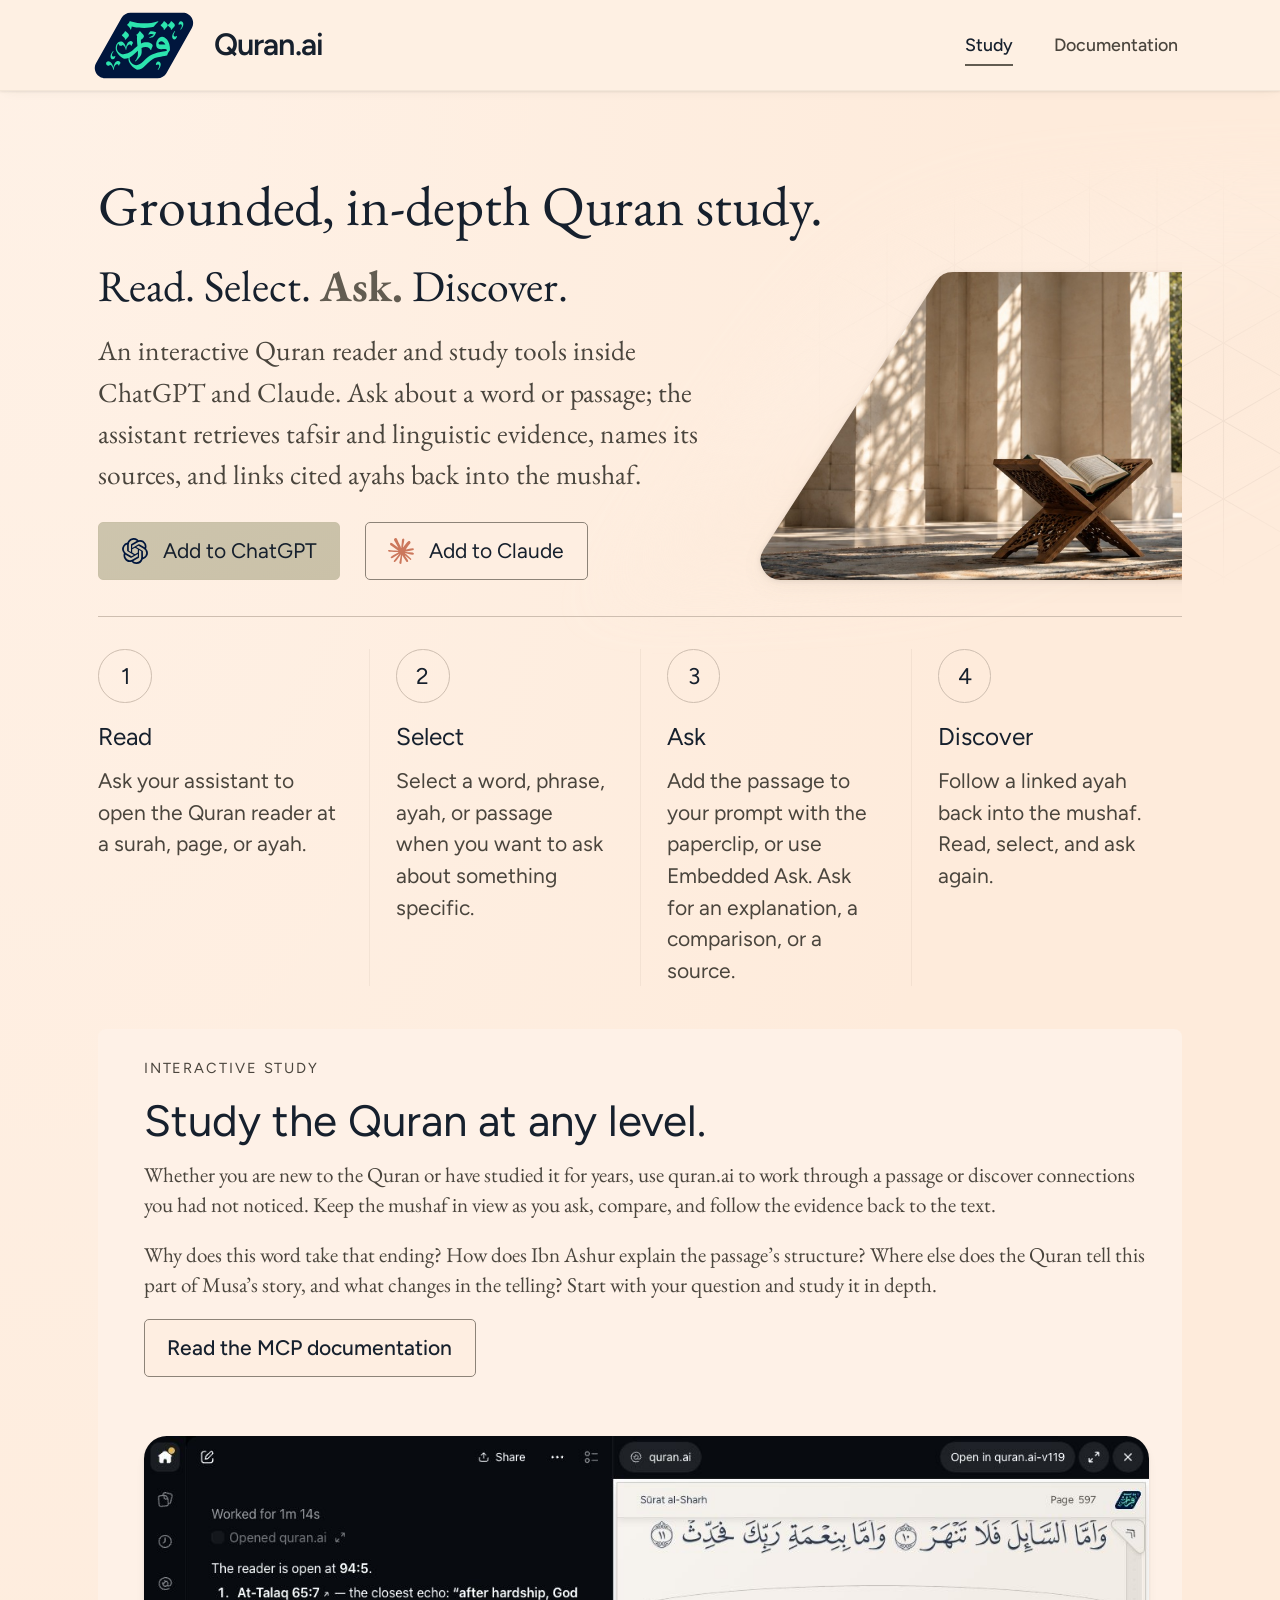
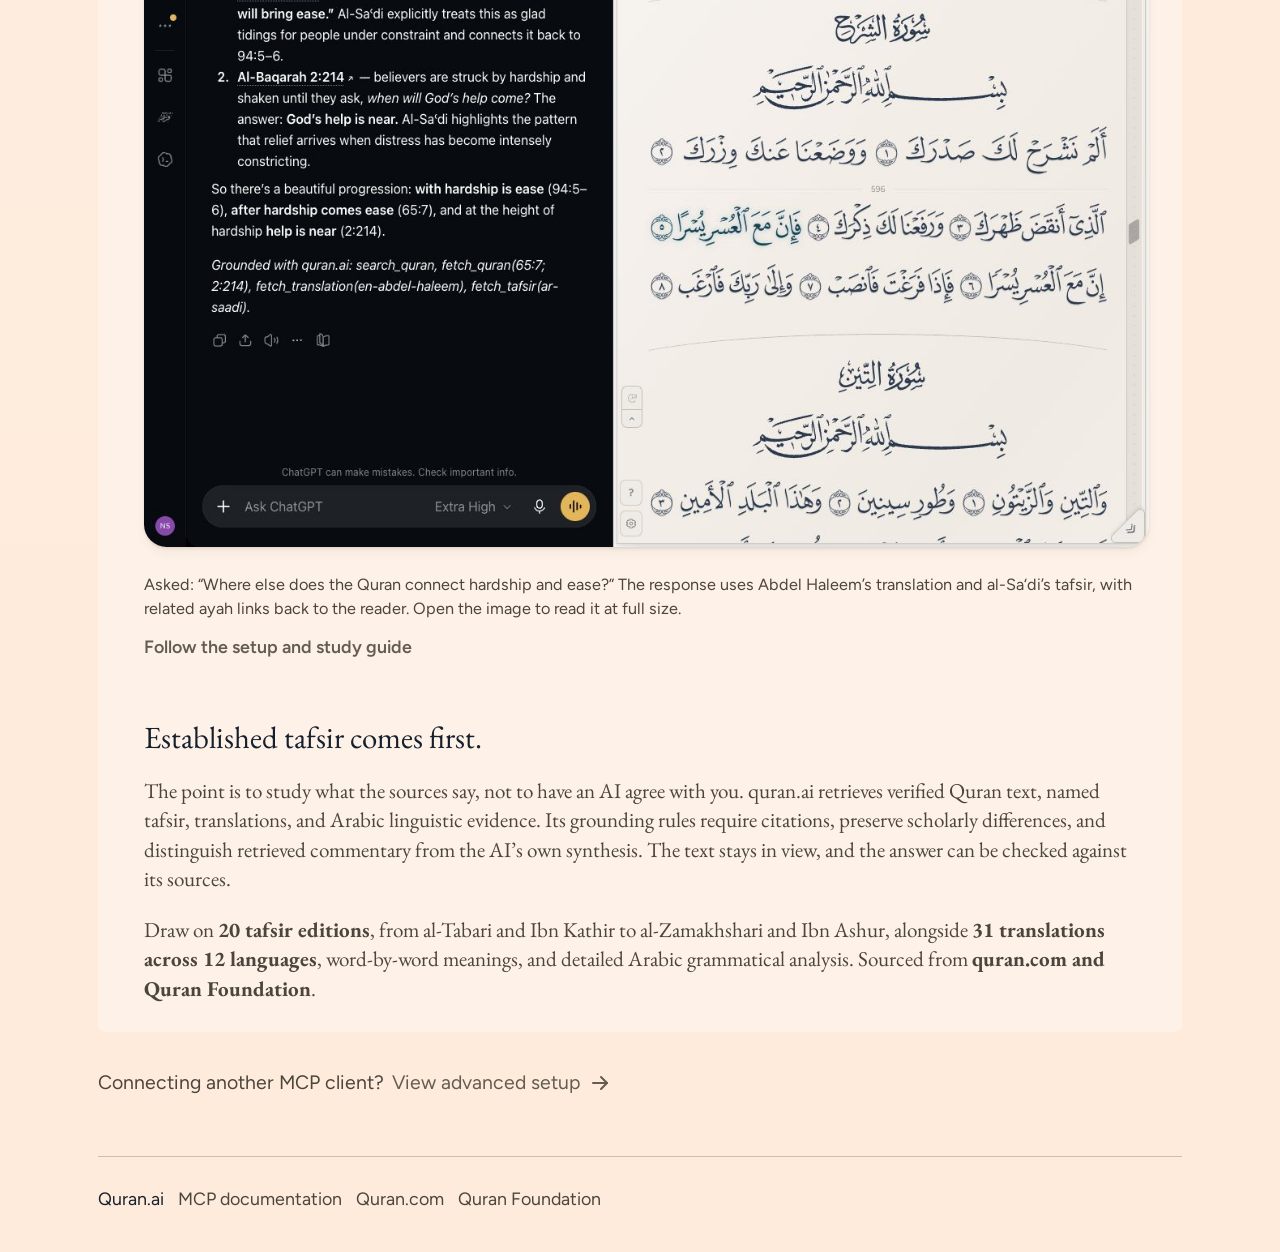
==== commit b4e9a0c2: "Show study conversations beside the Quran reader Co-authored with AI: GPT-6" ====
--- a/index.html
+++ b/index.html
@@ -100,11 +100,11 @@
           <p>Why does this word take that ending? How does <span class="scholar-name">Ibn Ashur</span> explain the passage’s structure? Where else does the Quran tell this part of Musa’s story, and what changes in the telling? Start with your question and study it in depth.</p>
           <a class="button button-documentation" href="https://mcp.quran.ai/documentation">Read the MCP documentation</a>
         </div>
-        <a class="demonstration-link demonstration-link-light" href="/branding/interactive-study-chatgpt-light.jpg?v=20261004-v354" target="_blank" rel="noopener" aria-label="View the mushaf and conversation screenshot at full size">
-          <img class="demonstration-photo" src="/branding/interactive-study-chatgpt-light.jpg?v=20261004-v354" alt="ChatGPT’s sourced answer about hardship and ease beside the mushaf, with ayah 94:5 selected." width="1096" height="1000" loading="lazy">
+        <a class="demonstration-link demonstration-link-light" href="/branding/interactive-study-chatgpt-light.jpg?v=split20261004" target="_blank" rel="noopener" aria-label="View the mushaf and conversation screenshot at full size">
+          <img class="demonstration-photo" src="/branding/interactive-study-chatgpt-light.jpg?v=split20261004" alt="ChatGPT’s answer linking hardship and ease in 65:7 and 2:214 beside the full-height reader, with ayah 94:5 highlighted." width="1240" height="877" loading="lazy">
         </a>
-        <a class="demonstration-link demonstration-link-dark" href="/branding/interactive-study-chatgpt-dark.jpg?v=20261004-v354" target="_blank" rel="noopener" aria-label="View the mushaf and conversation screenshot at full size">
-          <img class="demonstration-photo" src="/branding/interactive-study-chatgpt-dark.jpg?v=20261004-v354" alt="ChatGPT’s sourced answer about hardship and ease beside the mushaf, with ayah 94:5 selected." width="1096" height="1000" loading="lazy">
+        <a class="demonstration-link demonstration-link-dark" href="/branding/interactive-study-chatgpt-dark.jpg?v=split20261004" target="_blank" rel="noopener" aria-label="View the mushaf and conversation screenshot at full size">
+          <img class="demonstration-photo" src="/branding/interactive-study-chatgpt-dark.jpg?v=split20261004" alt="ChatGPT’s answer linking hardship and ease in 65:7 and 2:214 beside the full-height reader, with ayah 94:5 highlighted." width="1240" height="877" loading="lazy">
         </a>
         <div class="demonstration-details">
           <p class="demonstration-caption">Asked: “Where else does the Quran connect hardship and ease?” The response uses Abdel Haleem’s translation and al-Sa‘di’s tafsir, with related ayah links back to the reader. Open the image to read it at full size.</p>
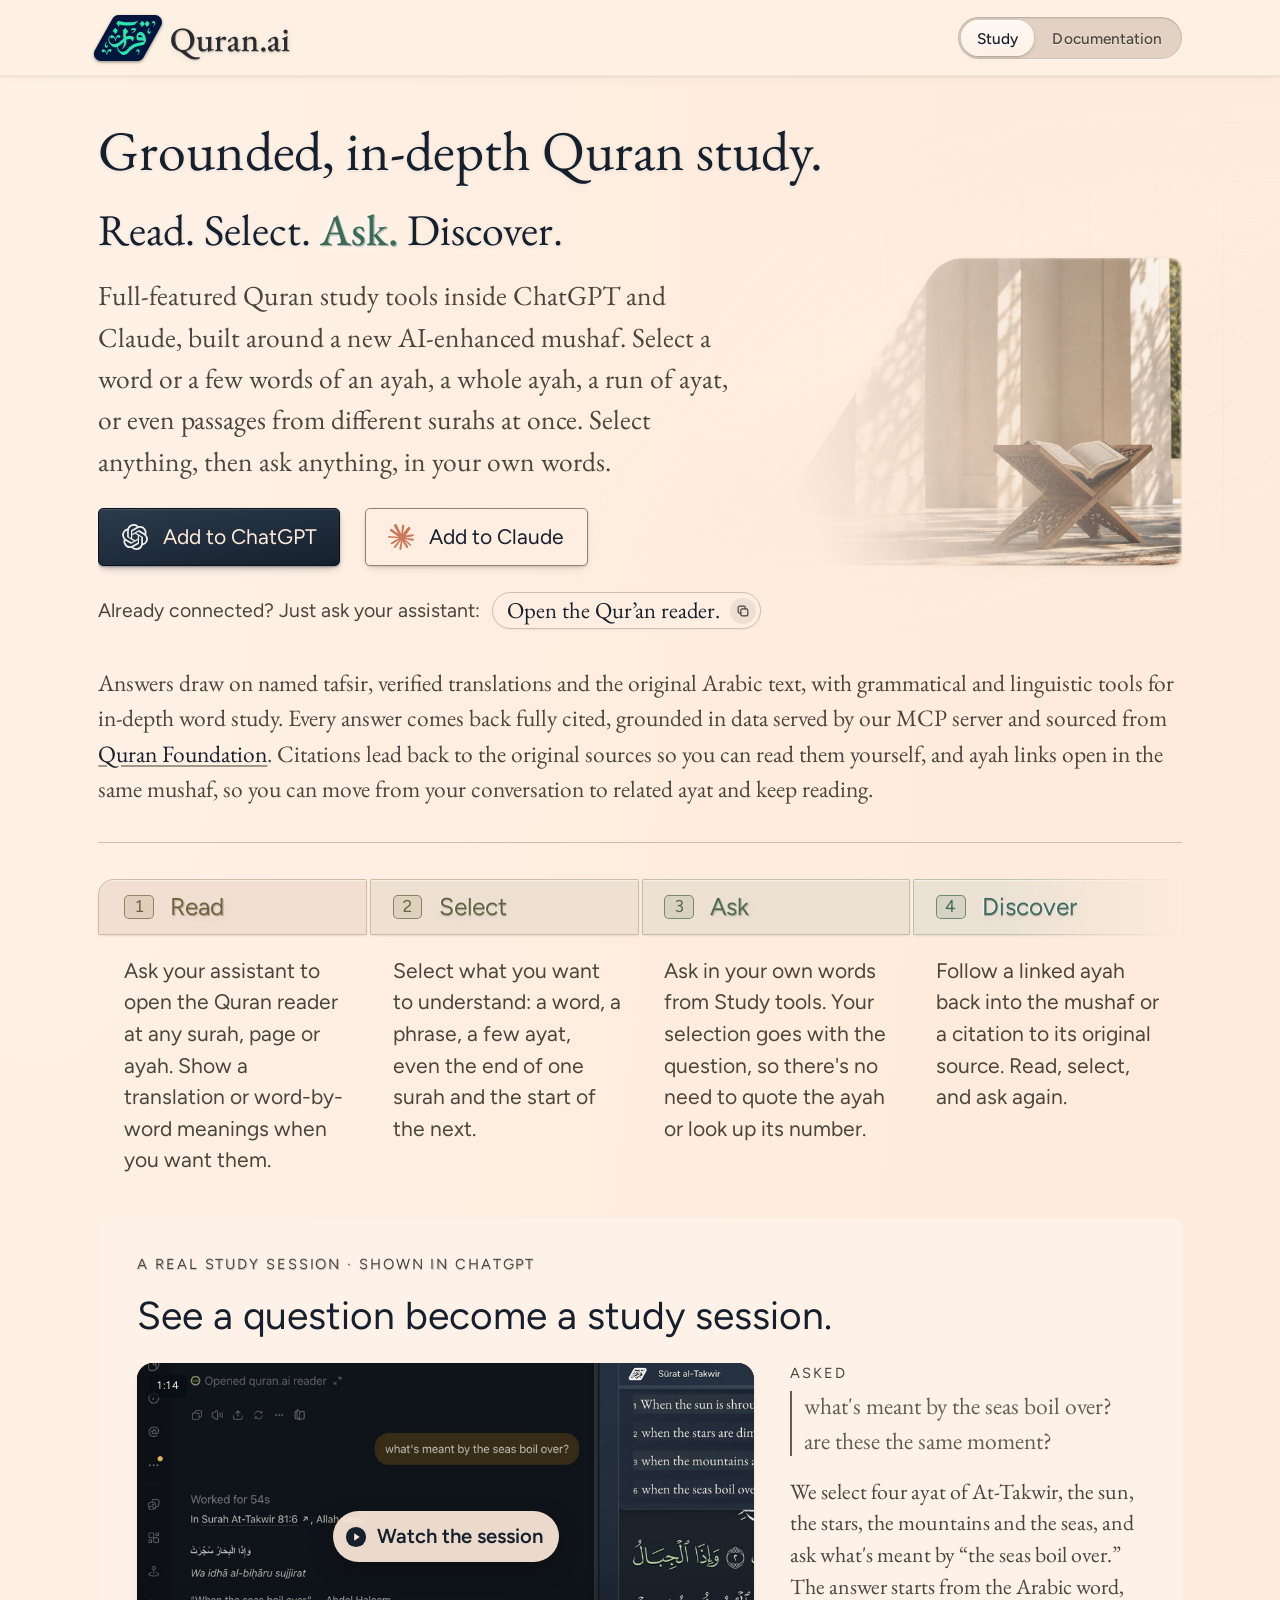
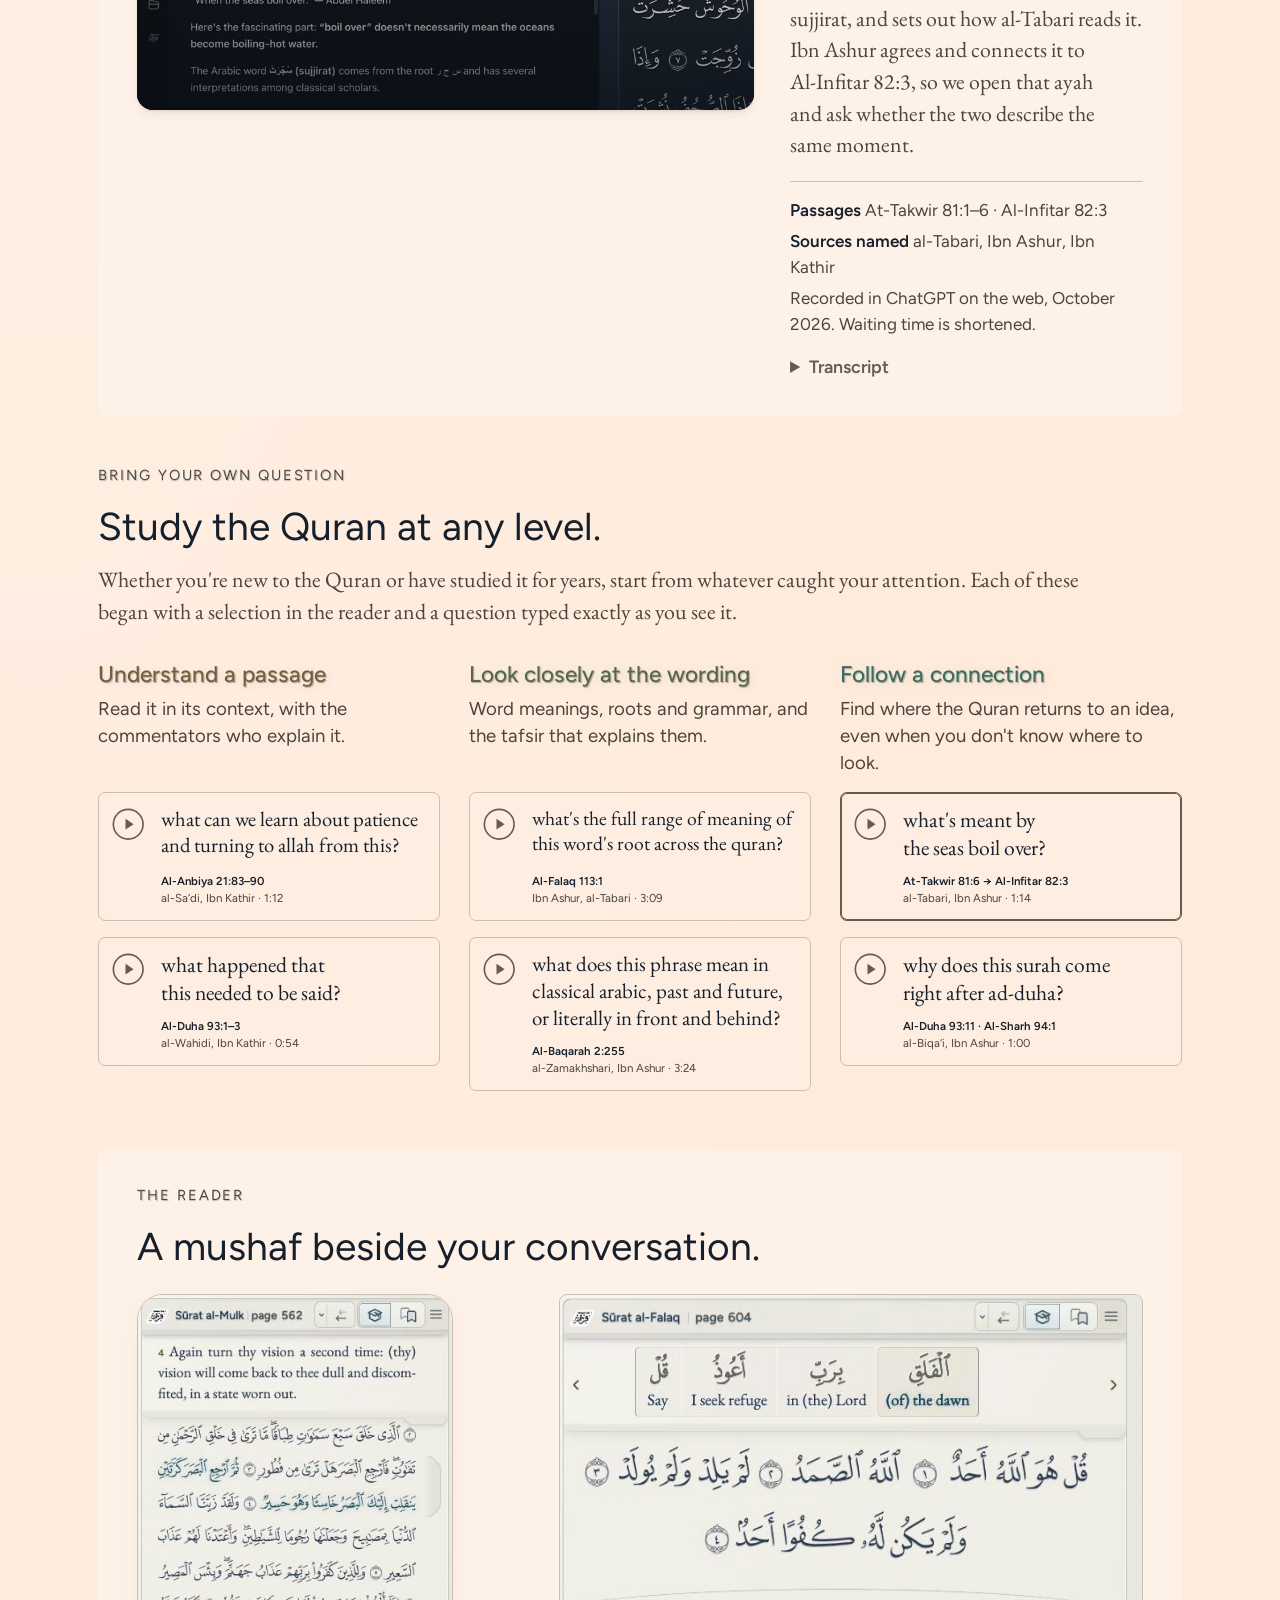
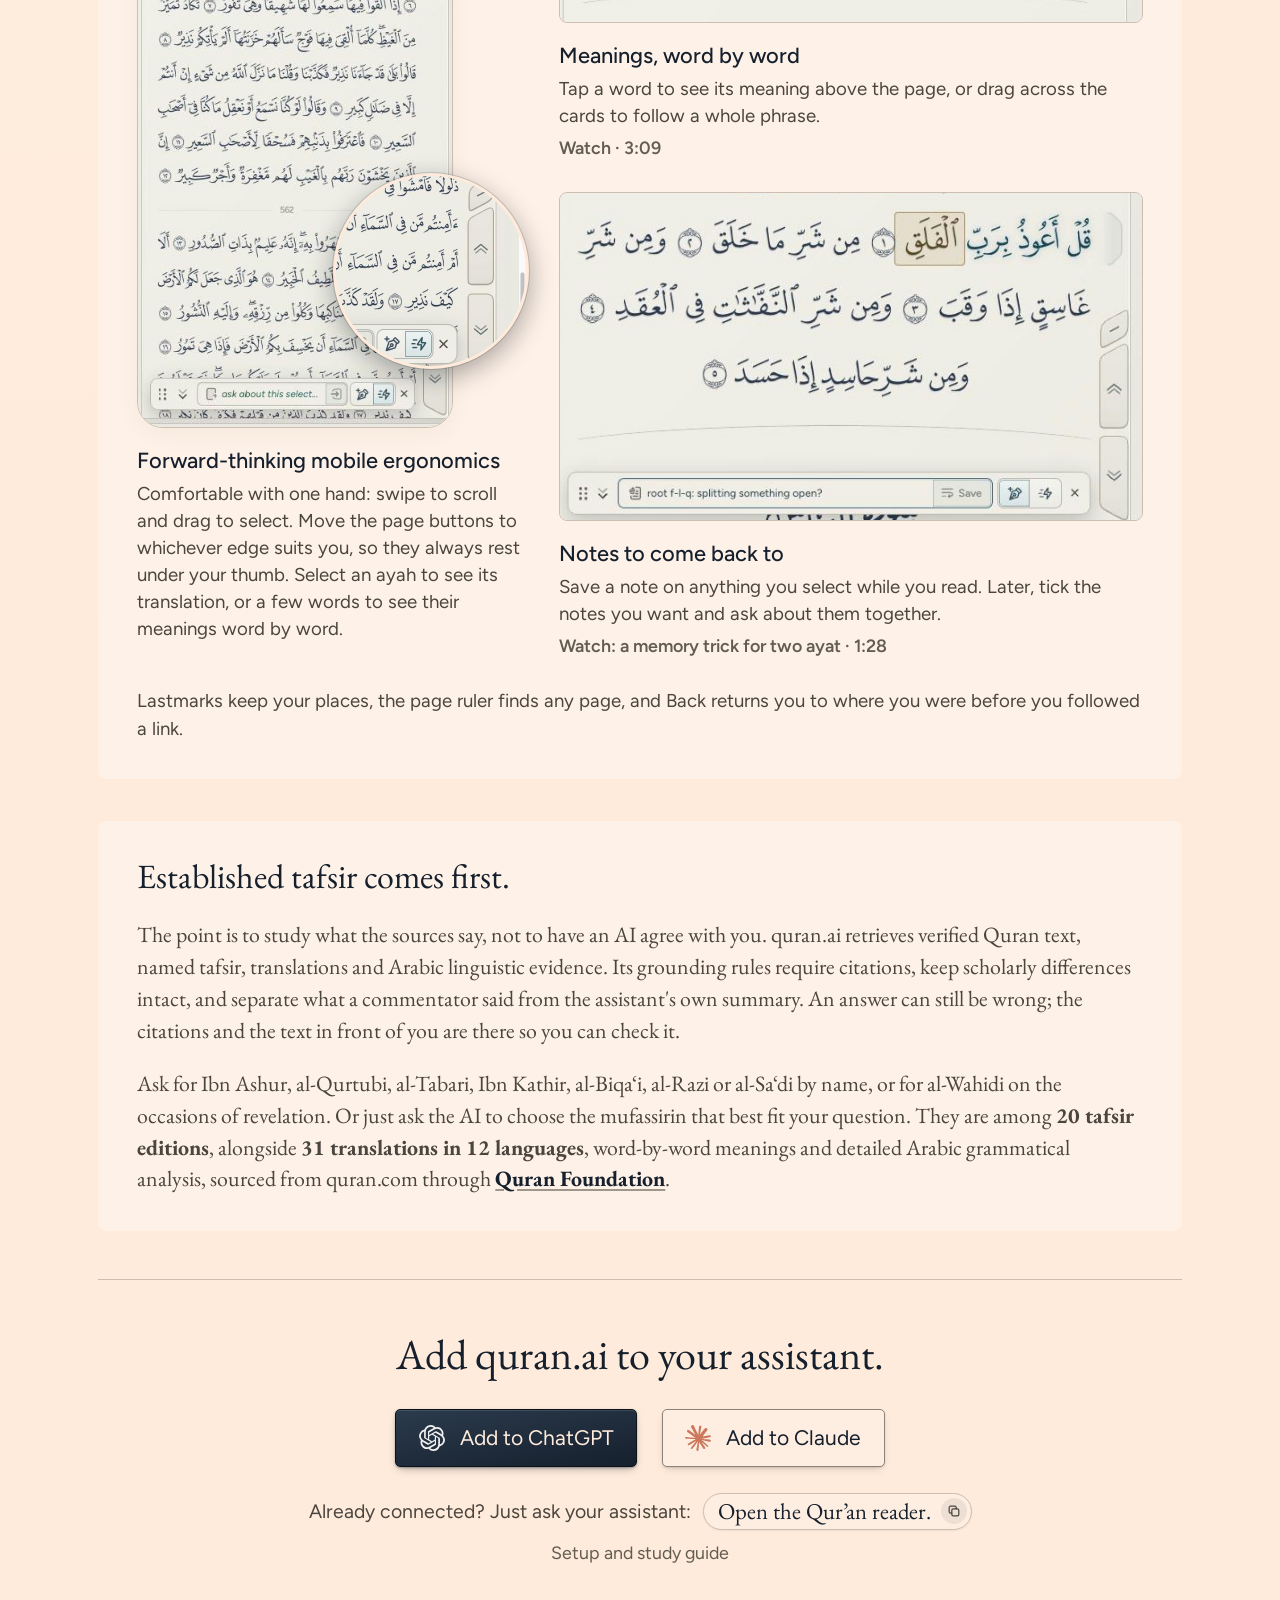
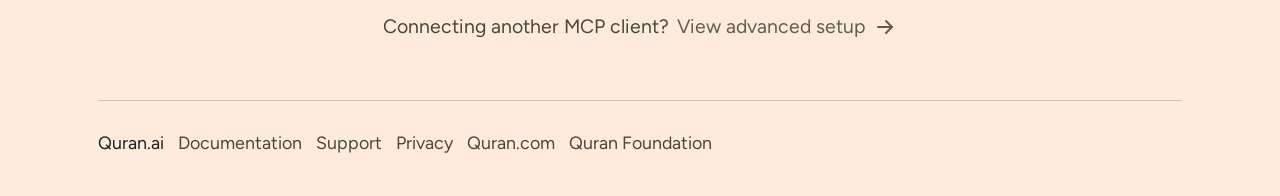
==== commit eb8f273f: "Introduce the study sessions, question families and reader on the homepage Rewrite the hero and the " ====
--- a/index.html
+++ b/index.html
@@ -40,7 +40,7 @@
   <meta name="twitter:image" content="https://quran.ai/og-image.png?v=20261004">
   <meta name="twitter:image:alt" content="quran.ai — Grounded, in-depth Quran study.">
 
-  <link rel="stylesheet" href="/styles.css?v=20261004-production-r4">
+  <link rel="stylesheet" href="/styles.css?v=20261105">
 </head>
 <body>
   <div class="hero-atmosphere" aria-hidden="true" hidden></div>
@@ -48,7 +48,7 @@
   <div class="site-shell" id="top">
     <header class="site-header">
       <a class="brand" href="#top" aria-label="quran.ai home">
-        <span class="brand-symbol" aria-hidden="true"><img class="brand-symbol-sepia" src="/branding/symbol-navy.svg" alt="" width="74" height="51"><img class="brand-symbol-navy" src="/branding/symbol-mint.svg" alt="" width="70" height="70"></span>
+        <span class="brand-symbol" aria-hidden="true"><img class="brand-symbol-sepia" src="/branding/symbol-navy.svg?v=20261105" alt="" width="74" height="51"><img class="brand-symbol-navy" src="/branding/symbol-white.svg?v=20261105" alt="" width="70" height="70"></span>
         <span class="brand-name">Quran.ai</span>
       </a>
       <nav class="main-nav" aria-label="Main navigation">
@@ -60,82 +60,141 @@
     <main class="page-content">
       <section class="hero" id="study" aria-labelledby="hero-title">
         <div class="hero-copy">
-          <h1 id="hero-title">Grounded, in-depth Quran study.</h1>
+          <h1 id="hero-title"> Grounded, in-depth Quran study.</h1>
           <p class="hero-subtitle">Read. Select. <strong>Ask.</strong> Discover.</p>
-          <p class="hero-lead">An interactive Quran reader and study tools inside ChatGPT and Claude. Ask about a word or passage; the assistant retrieves tafsir and linguistic evidence, names its sources, and links cited ayahs back into the mushaf.</p>
+          <p class="hero-lead"> Full-featured Quran study tools inside ChatGPT and Claude, built around a new AI-enhanced mushaf. Select a word or a few words of an ayah, a whole ayah, a run of ayat, or even passages from different surahs at once. Select anything, then ask anything, in your own words.</p>
           <div class="actions">
             <a class="button button-primary" href="https://chatgpt.com/plugins/plugin_asdk_app_69aca72176f4819197186bc55da38fe0">
-              <img class="button-mark openai-mark" src="/branding/openai-mark.svg" alt="" width="16" height="16">
+              <img class="button-mark openai-mark" src="/branding/openai-mark.svg?v=20261105" alt="" width="16" height="16">
               <span>Add to ChatGPT</span>
             </a>
             <a class="button button-secondary" href="https://claude.ai/customize/connectors/id/93841aad-73da-4cf4-8b25-80bac4f02f42">
-              <img class="button-mark" src="/branding/claude-mark.svg" alt="" width="16" height="16">
+              <img class="button-mark" src="/branding/claude-mark.svg?v=20261105" alt="" width="16" height="16">
               <span>Add to Claude</span>
             </a>
           </div>
+          <p class="connected" style="grid-column:1 / -1"><span class="connected-label">Already connected? Just ask your assistant:</span> <button class="starter" type="button" onclick="copyStarter(this)" aria-label="Copy: Open the Qur'an reader."><span class="starter-text">Open the Qur’an reader.</span><span class="starter-icon" aria-hidden="true"><svg class="i-copy" viewBox="0 0 16 16"><rect x="5.5" y="5.5" width="8" height="8" rx="1.6"/><path d="M10.5 5.5v-1.4a1.6 1.6 0 0 0-1.6-1.6H4.1a1.6 1.6 0 0 0-1.6 1.6v4.8a1.6 1.6 0 0 0 1.6 1.6h1.4"/></svg><svg class="i-done" viewBox="0 0 16 16"><path d="M3.5 8.5l3 3 6-7"/></svg></span><span class="starter-tip" role="status"></span></button></p>
+          <p class="hero-lead hero-lead-more" style="grid-column:1 / -1">Answers draw on named tafsir, verified translations and the original Arabic text, with grammatical and linguistic tools for in-depth word study. Every answer comes back fully cited, grounded in data served by our MCP server and sourced from <a class="inline-link" href="https://quran.org">Quran Foundation</a>. Citations lead back to the original sources so you can read them yourself, and ayah links open in the same mushaf, so you can move from your conversation to related ayat and keep reading.</p>
         </div>
         <div class="hero-photo-frame" aria-hidden="true">
           <div class="hero-photo-shadow">
             <div class="hero-photo-window">
-              <img src="/branding/hero-open-rehal.jpg" alt="" width="1000" height="750">
+              <img src="/branding/hero-open-rehal.jpg?v=20261105" alt="" width="1000" height="750">
             </div>
           </div>
         </div>
       </section>
 
       <section class="study-flow" aria-label="How to study">
+        
         <ol class="steps">
-          <li><span class="step-number" aria-hidden="true">1</span><div><h2>Read</h2><p>Ask your assistant to open the Quran reader at a surah, page, or ayah.</p></div></li>
-          <li><span class="step-number" aria-hidden="true">2</span><div><h2>Select</h2><p>Select a word, phrase, ayah, or passage when you want to ask about something specific.</p></div></li>
-          <li><span class="step-number" aria-hidden="true">3</span><div><h2>Ask</h2><p>Add the passage to your prompt with the paperclip, or use Embedded Ask. Ask for an explanation, a comparison, or a source.</p></div></li>
-          <li><span class="step-number" aria-hidden="true">4</span><div><h2>Discover</h2><p>Follow a linked ayah back into the mushaf. Read, select, and ask again.</p></div></li>
+          <li><div class="step-head"><span class="step-number" aria-hidden="true">1</span><h2>Read</h2></div><p>Ask your assistant to open the Quran reader at any surah, page or ayah. Show a translation or word-by-word meanings when you want them.</p></li>
+          <li><div class="step-head"><span class="step-number" aria-hidden="true">2</span><h2>Select</h2></div><p>Select what you want to understand: a word, a phrase, a few ayat, even the end of one surah and the start of the next.</p></li>
+          <li><div class="step-head"><span class="step-number" aria-hidden="true">3</span><h2>Ask</h2></div><p>Ask in your own words from Study tools. Your selection goes with the question, so there's no need to quote the ayah or look up its number.</p></li>
+          <li><div class="step-head"><span class="step-number" aria-hidden="true">4</span><h2>Discover</h2></div><p>Follow a linked ayah back into the mushaf or a citation to its original source. Read, select, and ask again.</p></li>
         </ol>
       </section>
 
-      <section class="demonstration" aria-labelledby="demonstration-title">
-        <div class="demonstration-copy">
-          <p class="eyebrow">Interactive study</p>
-          <h2 id="demonstration-title">Study the Quran at any level.</h2>
-          <p>Whether you are new to the Quran or have studied it for years, use quran.ai to work through a passage or discover connections you had not noticed. Keep the mushaf in view as you ask, compare, and follow the evidence back to the text.</p>
-          <p>Why does this word take that ending? How does <span class="scholar-name">Ibn Ashur</span> explain the passage’s structure? Where else does the Quran tell this part of Musa’s story, and what changes in the telling? Start with your question and study it in depth.</p>
-          <a class="button button-documentation" href="https://mcp.quran.ai/documentation">Read the MCP documentation</a>
-        </div>
-        <a class="demonstration-link demonstration-link-light" href="/branding/interactive-study-chatgpt-light.jpg?v=split20261004" target="_blank" rel="noopener" aria-label="View the mushaf and conversation screenshot at full size">
-          <img class="demonstration-photo" src="/branding/interactive-study-chatgpt-light.jpg?v=split20261004" alt="ChatGPT’s answer linking hardship and ease in 65:7 and 2:214 beside the full-height reader, with ayah 94:5 highlighted." width="1240" height="877" loading="lazy">
-        </a>
-        <a class="demonstration-link demonstration-link-dark" href="/branding/interactive-study-chatgpt-dark.jpg?v=split20261004" target="_blank" rel="noopener" aria-label="View the mushaf and conversation screenshot at full size">
-          <img class="demonstration-photo" src="/branding/interactive-study-chatgpt-dark.jpg?v=split20261004" alt="ChatGPT’s answer linking hardship and ease in 65:7 and 2:214 beside the full-height reader, with ayah 94:5 highlighted." width="1240" height="877" loading="lazy">
-        </a>
-        <div class="demonstration-details">
-          <p class="demonstration-caption">Asked: “Where else does the Quran connect hardship and ease?” The response uses Abdel Haleem’s translation and al-Sa‘di’s tafsir, with related ayah links back to the reader. Open the image to read it at full size.</p>
-          <a class="text-link" href="https://mcp.quran.ai/documentation#setup-and-connect">Follow the setup and study guide</a>
-        </div>
-        <div class="demonstration-copy study-sources">
-          <h3>Established tafsir comes first.</h3>
-          <p>The point is to study what the sources say, not to have an AI agree with you. quran.ai retrieves verified Quran text, named tafsir, translations, and Arabic linguistic evidence. Its grounding rules require citations, preserve scholarly differences, and distinguish retrieved commentary from the AI’s own synthesis. The text stays in view, and the answer can be checked against its sources.</p>
-          <p>Draw on <strong>20 tafsir editions</strong>, from al-Tabari and Ibn Kathir to al-Zamakhshari and <span class="scholar-name">Ibn Ashur</span>, alongside <strong>31 translations across 12 languages</strong>, word-by-word meanings, and detailed Arabic grammatical analysis. Sourced from <strong>quran.com and Quran Foundation</strong>.</p>
-        </div>
+      <section class="section-panel" id="watch" aria-labelledby="watch-title">
+        
+        <p class="eyebrow">A real study session · shown in ChatGPT</p>
+        <h2 id="watch-title">See a question become a study session.</h2>
+        <div class="watch-grid">
+          <figure class="player" id="player">
+            <video id="player-video" preload="none" playsinline poster="/media/posters/seas-boil-over.jpg" src="/media/seas-boil-over.mp4"><track kind="captions" srclang="en" label="English" default src="/media/captions/seas-boil-over.vtt"></video>
+            <span class="player-label" id="player-label">1:14</span>
+            <button class="player-start" id="player-start" type="button" aria-label="Play the study session"><span><svg viewBox="0 0 24 24" aria-hidden="true"><circle cx="12" cy="12" r="11" fill="currentColor"/><path d="M10 8l6 4-6 4z" fill="#feebdb"/></svg>Watch the session</span></button>
+          </figure>
+          <div class="watch-copy" id="watch-copy">
+            <p class="asked-label">Asked</p>
+            <ul class="asked"><li>what's meant by the seas boil over?</li><li>are these the same moment?</li></ul>
+            <p class="copy">We select four ayat of At-Takwir, the sun, the stars, the mountains and the seas, and ask what's meant by “the seas boil over.” The answer starts from the Arabic word, sujjirat, and sets out how al-Tabari reads it. Ibn Ashur agrees and connects it to Al-Infitar 82:3, so we open that ayah and ask whether the two describe the same moment.</p>
+            <p class="watch-meta"><span><strong>Passages</strong> At-Takwir 81:1–6 · Al-Infitar 82:3</span><span><strong>Sources named</strong> al-Tabari, Ibn Ashur, Ibn Kathir</span><span>Recorded in ChatGPT on the web, October 2026. Waiting time is shortened.</span></p>
+            <details class="transcript"><summary>Transcript</summary><div><p>Here&#x27;s At-Takwir in the reader, right beside our conversation.</p><p>Let&#x27;s select the ayat about the sun, the stars, the mountains</p><p>and the seas, and ask what&#x27;s meant by “the seas boil over.”</p><p>The answer goes straight to the key word, sujjirat, and its readings.</p><p>Al-Tabari records three readings, and prefers the seas filling until they overflow.</p><p>Ibn ʿĀshūr agrees, and links it to Al-Infitar 82:3.</p><p>Let&#x27;s follow that link. The same reader turns to Al-Infitar 82:3.</p><p>So we ask a follow-up: are these the same moment?</p><p>The two verses appear to describe the same</p><p>upheaval, it says, seen from slightly different angles.</p><p>But neither verse fixes the order, it notes, and if sujjirat means</p><p>set on fire, they may describe different transformations.</p></div></details>
+          </div>
+        </div>
+      </section>
+
+      <section class="plain-section" aria-labelledby="questions-title">
+        
+        <p class="eyebrow">Bring your own question</p>
+        <h2 id="questions-title">Study the Quran at any level.</h2>
+        <p class="section-intro">Whether you're new to the Quran or have studied it for years, start from whatever caught your attention. Each of these began with a selection in the reader and a question typed exactly as you see it.</p>
+        <div class="families">
+          <div class="family">
+            <h3>Understand a passage</h3>
+            <p>Read it in its context, with the commentators who explain it.</p>
+            <button class="qcard" type="button" data-clip="patience" style="--k: 7.786"><svg class="qplay" viewBox="0 0 24 24" aria-hidden="true"><circle cx="12" cy="12" r="11" fill="none" stroke="currentColor" stroke-width="1.2"/><path d="M10 8l6 4-6 4z" fill="currentColor"/></svg><span><span class="qtext">what can we learn about patience and turning to allah from this?</span><span class="qref">Al-Anbiya 21:83–90</span><span class="qsrc">al-Sa‘di, Ibn Kathir · 1:12</span></span></button>
+            <button class="qcard" type="button" data-clip="asbab" style="--k: 8.156"><svg class="qplay" viewBox="0 0 24 24" aria-hidden="true"><circle cx="12" cy="12" r="11" fill="none" stroke="currentColor" stroke-width="1.2"/><path d="M10 8l6 4-6 4z" fill="currentColor"/></svg><span><span class="qtext">what happened that this needed to be said?</span><span class="qref">Al-Duha 93:1–3</span><span class="qsrc">al-Wahidi, Ibn Kathir · 0:54</span></span></button>
+          </div>
+          <div class="family">
+            <h3>Look closely at the wording</h3>
+            <p>Word meanings, roots and grammar, and the tafsir that explains them.</p>
+            <button class="qcard" type="button" data-clip="falaq" style="--k: 7.417"><svg class="qplay" viewBox="0 0 24 24" aria-hidden="true"><circle cx="12" cy="12" r="11" fill="none" stroke="currentColor" stroke-width="1.2"/><path d="M10 8l6 4-6 4z" fill="currentColor"/></svg><span><span class="qtext">what's the full range of meaning of this word's root across the quran?</span><span class="qref">Al-Falaq 113:1</span><span class="qsrc">Ibn Ashur, al-Tabari · 3:09</span></span></button>
+            <button class="qcard" type="button" data-clip="phrase" style="--k: 7.900"><svg class="qplay" viewBox="0 0 24 24" aria-hidden="true"><circle cx="12" cy="12" r="11" fill="none" stroke="currentColor" stroke-width="1.2"/><path d="M10 8l6 4-6 4z" fill="currentColor"/></svg><span><span class="qtext">what does this phrase mean in classical arabic, past and future, or literally in front and behind?</span><span class="qref">Al-Baqarah 2:255</span><span class="qsrc">al-Zamakhshari, Ibn Ashur · 3:24</span></span></button>
+          </div>
+          <div class="family">
+            <h3>Follow a connection</h3>
+            <p>Find where the Quran returns to an idea, even when you don't know where to look.</p>
+            <button class="qcard" type="button" data-clip="lead" style="--k: 8.156" aria-current="true"><svg class="qplay" viewBox="0 0 24 24" aria-hidden="true"><circle cx="12" cy="12" r="11" fill="none" stroke="currentColor" stroke-width="1.2"/><path d="M10 8l6 4-6 4z" fill="currentColor"/></svg><span><span class="qtext">what's meant by the seas boil over?</span><span class="qref">At-Takwir 81:6 → Al-Infitar 82:3</span><span class="qsrc">al-Tabari, Ibn Ashur · 1:14</span></span></button>
+            <button class="qcard" type="button" data-clip="sharh" style="--k: 8.156"><svg class="qplay" viewBox="0 0 24 24" aria-hidden="true"><circle cx="12" cy="12" r="11" fill="none" stroke="currentColor" stroke-width="1.2"/><path d="M10 8l6 4-6 4z" fill="currentColor"/></svg><span><span class="qtext">why does this surah come right after ad-duha?</span><span class="qref">Al-Duha 93:11 · Al-Sharh 94:1</span><span class="qsrc">al-Biqa‘i, Ibn Ashur · 1:00</span></span></button>
+          </div>
+        </div>
+      </section>
+
+      <section class="section-panel" aria-labelledby="reader-title">
+        
+        <p class="eyebrow">The reader</p>
+        <h2 id="reader-title">A mushaf beside your conversation.</h2>
+        <div class="tiles">
+          <figure class="tile tile-phone">
+            <div class="phone-shot"><img class="for-sepia" src="/media/reader/phone-light.jpg" alt="The reader on a phone at Al-Mulk 67:4, with the ayah selected, its translation above the page, and the page buttons along the right edge."><img class="for-navy" src="/media/reader/phone-dark.jpg" alt="The reader on a phone at Al-Mulk 67:4, with the ayah selected, its translation above the page, and the page buttons along the right edge.">
+              <span class="lens" aria-hidden="true"><img class="for-sepia" src="/media/reader/lens-light.jpg" alt=""><img class="for-navy" src="/media/reader/lens-dark.jpg" alt=""></span>
+            </div>
+            <figcaption><h3>Forward-thinking mobile ergonomics</h3><p>Comfortable with one hand: swipe to scroll and drag to select. Move the page buttons to whichever edge suits you, so they always rest under your thumb. Select an ayah to see its translation, or a few words to see their meanings word by word.</p></figcaption>
+          </figure>
+          <div class="tiles-stack">
+            <figure class="tile tile-wide"><div class="wide-shot"><img class="for-sepia" src="/media/reader/words-light.jpg" alt="Word-by-word cards above Al-Falaq 113:1, with al-falaq selected: (of) the dawn."><img class="for-navy" src="/media/reader/words-dark.jpg" alt="Word-by-word cards above Al-Falaq 113:1, with al-falaq selected: (of) the dawn."></div><figcaption><h3>Meanings, word by word</h3><p>Tap a word to see its meaning above the page, or drag across the cards to follow a whole phrase.</p><a class="text-link" href="#watch" data-clip="falaq">Watch · 3:09</a></figcaption></figure>
+            <figure class="tile tile-wide"><div class="wide-shot"><img class="for-sepia" src="/media/reader/notes-light.jpg" alt="Study tools in Ledger mode under Al-Falaq, with a note being saved on the selected word."><img class="for-navy" src="/media/reader/notes-dark.jpg" alt="Study tools in Ledger mode under Al-Falaq, with a note being saved on the selected word."></div><figcaption><h3>Notes to come back to</h3><p>Save a note on anything you select while you read. Later, tick the notes you want and ask about them together.</p><a class="text-link" href="#watch" data-clip="memory">Watch: a memory trick for two ayat · 1:28</a></figcaption></figure>
+          </div>
+        </div>
+        <p class="tiles-more">Lastmarks keep your places, the page ruler finds any page, and Back returns you to where you were before you followed a link.</p>
+      </section>
+
+      <section class="section-panel sources-panel" aria-labelledby="sources-title">
+        
+        <h3 id="sources-title">Established tafsir comes first.</h3>
+        <p>The point is to study what the sources say, not to have an AI agree with you. quran.ai retrieves verified Quran text, named tafsir, translations and Arabic linguistic evidence. Its grounding rules require citations, keep scholarly differences intact, and separate what a commentator said from the assistant's own summary. An answer can still be wrong; the citations and the text in front of you are there so you can check it.</p>
+        <p>Ask for <span class="scholar-name">Ibn Ashur</span>, al-Qurtubi, al-Tabari, Ibn Kathir, al-Biqa‘i, al-Razi or al-Sa‘di by name, or for al-Wahidi on the occasions of revelation. Or just ask the AI to choose the mufassirin that best fit your question. They are among <strong>20 tafsir editions</strong>, alongside <strong>31 translations in 12 languages</strong>, word-by-word meanings and detailed Arabic grammatical analysis, sourced from quran.com through <a class="inline-link" href="https://quran.org"><strong>Quran Foundation</strong></a>.</p>
+      </section>
+
+      <section class="closing" aria-labelledby="closing-title">
+        <h2 id="closing-title">Add quran.ai to your assistant.</h2>
+        <div class="actions">
+          <a class="button button-primary" href="https://chatgpt.com/plugins/plugin_asdk_app_69aca72176f4819197186bc55da38fe0"><img class="button-mark openai-mark" src="/branding/openai-mark.svg?v=20261105" alt="" width="16" height="16"><span>Add to ChatGPT</span></a>
+          <a class="button button-secondary" href="https://claude.ai/customize/connectors/id/93841aad-73da-4cf4-8b25-80bac4f02f42"><img class="button-mark" src="/branding/claude-mark.svg?v=20261105" alt="" width="16" height="16"><span>Add to Claude</span></a>
+        </div>
+        <p class="connected"><span class="connected-label">Already connected? Just ask your assistant:</span> <button class="starter" type="button" onclick="copyStarter(this)" aria-label="Copy: Open the Qur'an reader."><span class="starter-text">Open the Qur’an reader.</span><span class="starter-icon" aria-hidden="true"><svg class="i-copy" viewBox="0 0 16 16"><rect x="5.5" y="5.5" width="8" height="8" rx="1.6"/><path d="M10.5 5.5v-1.4a1.6 1.6 0 0 0-1.6-1.6H4.1a1.6 1.6 0 0 0-1.6 1.6v4.8a1.6 1.6 0 0 0 1.6 1.6h1.4"/></svg><svg class="i-done" viewBox="0 0 16 16"><path d="M3.5 8.5l3 3 6-7"/></svg></span><span class="starter-tip" role="status"></span></button></p>
+        <p class="closing-help"><a class="text-link" href="https://mcp.quran.ai/documentation#setup-and-connect">Setup and study guide</a></p>
       </section>
 
       <p class="technical-setup">Connecting another MCP client?
-        <a class="text-link" href="https://mcp.quran.ai/documentation#advanced-setup">
-          <span>View advanced setup</span>
-          <span class="text-link-arrow" aria-hidden="true"></span>
-        </a>
+        <a class="text-link" href="https://mcp.quran.ai/documentation#advanced-setup"><span>View advanced setup</span><span class="text-link-arrow" aria-hidden="true"></span></a>
       </p>
-
     </main>
 
     <footer class="site-footer">
       <div class="footer-identity">
         <p>Quran.ai</p>
-        <a href="https://mcp.quran.ai/documentation">MCP documentation</a>
+        <a href="https://mcp.quran.ai/documentation">Documentation</a>
+        <a href="https://mcp.quran.ai/support">Support</a>
+        <a href="https://mcp.quran.ai/privacy">Privacy</a>
         <a href="https://quran.com">Quran.com</a>
-        <a href="https://quran.foundation">Quran Foundation</a>
+        <a href="https://quran.org">Quran Foundation</a>
       </div>
     </footer>
   </div>
   </div>
-  <script src="/script.js?v=20261004-v354"></script>
+  <script src="/script.js?v=20261105"></script>
 </body>
 </html>
--- a/styles.css
+++ b/styles.css
@@ -467,3 +467,202 @@
 :root[data-theme="navy"] .button-primary .openai-mark { filter: none; }
 
 .scholar-name { white-space: nowrap; }
+
+/* ── Study introduction, session player, question families and reader tiles ── */
+.section-panel { margin-top: calc(26 * var(--unit)); padding: calc(22 * var(--unit)) calc(24 * var(--unit)); border-radius: 8px; background: var(--panel); }
+.section-panel h2, .plain-section h2 { font-family: "Figtree", system-ui, sans-serif; font-weight: 400; margin: 0 0 calc(10 * var(--unit)); font-size: calc(24 * var(--unit)); line-height: 1.08; }
+.section-intro { margin: 0; max-width: 46em; color: var(--muted); font-family: "EB Garamond", Georgia, serif; font-size: max(13px, calc(13.5 * var(--unit))); line-height: 1.45; }
+.plain-section { margin-top: calc(30 * var(--unit)); }
+
+.connected { display: flex; align-items: center; flex-wrap: wrap; gap: 8px 12px; margin: calc(16 * var(--unit)) 0 0; color: var(--muted); font-size: max(12px, calc(12 * var(--unit))); }
+.starter { position: relative; display: inline-flex; align-items: center; gap: 10px; min-height: 0; padding: 4px 4px 4px 14px; border: 1px solid var(--line); border-radius: 999px; background: var(--card); color: var(--text); font: inherit; cursor: pointer; white-space: nowrap; box-shadow: 0 1px 2px var(--shadow); transition: border-color 160ms ease, box-shadow 160ms ease; }
+.starter:hover { border-color: var(--control-line); box-shadow: 0 3px 9px var(--shadow); }
+.starter-text { font-family: "EB Garamond", Georgia, serif; font-size: max(15px, calc(14 * var(--unit))); line-height: 1.2; }
+.starter-icon { display: grid; place-items: center; width: 26px; height: 26px; border-radius: 50%; background: color-mix(in oklab, var(--text) 7%, transparent); color: var(--muted); }
+.starter-icon svg { grid-area: 1 / 1; width: 14px; height: 14px; fill: none; stroke: currentColor; stroke-width: 1.4; stroke-linecap: round; stroke-linejoin: round; transition: opacity 140ms ease, transform 140ms ease; }
+.starter .i-done { opacity: 0; transform: scale(.6); }
+.starter.copied .i-copy { opacity: 0; transform: scale(.6); }
+.starter.copied .i-done { opacity: 1; transform: none; color: var(--gold-ink); }
+.starter-tip { position: absolute; left: 50%; bottom: calc(100% + 6px); transform: translateX(-50%); padding: 2px 8px; border-radius: 4px; background: var(--text); color: var(--surface); font-size: 11px; opacity: 0; pointer-events: none; transition: opacity 140ms ease; }
+.starter.copied .starter-tip { opacity: 1; }
+.hero-lead-more { max-width: 52em; margin: calc(22 * var(--unit)) 0 0; font-size: max(14px, calc(14.5 * var(--unit))); }
+.inline-link { color: var(--text); text-decoration: underline; text-decoration-color: color-mix(in oklab, var(--gold-ink) 60%, transparent); text-underline-offset: 3px; }
+.inline-link:hover { text-decoration-color: var(--gold-ink); }
+.technical-setup { justify-content: center; }
+.closing-help { margin: 10px 0 0; font-size: max(12px, calc(11 * var(--unit))); }
+.hero-lead, .section-intro, .watch-copy p.copy, .tile p, .sources-panel p, .steps p { text-wrap: pretty; }
+h1, h2, h3 { text-wrap: balance; }
+
+/* Featured session */
+.watch-grid { display: grid; grid-template-columns: minmax(0, 1.75fr) minmax(0, 1fr); gap: calc(22 * var(--unit)); align-items: start; margin-top: calc(16 * var(--unit)); }
+.player { position: relative; margin: 0; overflow: hidden; aspect-ratio: 16 / 9; border-radius: calc(10 * var(--unit)); background: #0b1119; box-shadow: 0 calc(1 * var(--unit)) calc(1.5 * var(--unit)) var(--image-shadow-near), 0 calc(4 * var(--unit)) calc(6 * var(--unit)) var(--image-shadow-far); }
+.player video, .player img { display: block; width: 100%; height: 100%; object-fit: cover; }
+.player-start { position: absolute; inset: 0; display: grid; place-items: center; border: 0; background: linear-gradient(180deg, transparent 55%, rgba(8, 13, 20, .55)); cursor: pointer; }
+.player-start[hidden] { display: none; }
+.player-start span { display: inline-flex; align-items: center; gap: 10px; padding: 10px 16px 10px 12px; border-radius: 999px; background: color-mix(in oklab, var(--ref-sepia) 92%, transparent); color: var(--ref-navy); font-size: max(13px, calc(12.5 * var(--unit))); font-weight: 600; box-shadow: 0 6px 24px rgba(0,0,0,.25); }
+.player-start svg { width: 22px; height: 22px; }
+.player-label { position: absolute; left: 12px; top: 12px; padding: 3px 8px; border-radius: 4px; background: rgba(8, 13, 20, .7); color: #feebdb; font-size: 11px; letter-spacing: .04em; }
+.asked-label { margin: 0 0 6px; color: var(--muted); font-size: max(10px, calc(9 * var(--unit))); letter-spacing: .13em; text-transform: uppercase; }
+.watch-copy .asked { display: grid; gap: 4px; margin: 0 0 calc(12 * var(--unit)); padding: 0 0 0 12px; border-left: 2px solid var(--gold-ink); list-style: none; font-family: "EB Garamond", Georgia, serif; font-size: max(16px, calc(14.5 * var(--unit))); line-height: 1.3; color: var(--gold-ink); text-wrap: balance; }
+.watch-copy p.copy { margin: 0 0 calc(12 * var(--unit)); color: var(--muted); font-family: "EB Garamond", Georgia, serif; font-size: max(14px, calc(13.5 * var(--unit))); line-height: 1.45; }
+.watch-meta { display: grid; gap: 6px; margin: 0; padding-top: calc(10 * var(--unit)); border-top: 1px solid var(--line); color: var(--muted); font-size: max(11px, calc(10.5 * var(--unit))); }
+.watch-meta strong { color: var(--text); font-weight: 600; }
+.transcript { margin-top: calc(10 * var(--unit)); font-size: max(12px, calc(11 * var(--unit))); }
+.transcript summary { color: var(--gold-ink); font-weight: 600; cursor: pointer; }
+.transcript div { max-height: 16em; margin-top: 8px; overflow: auto; color: var(--muted); font-family: "EB Garamond", Georgia, serif; font-size: max(14px, calc(12.5 * var(--unit))); line-height: 1.45; }
+.transcript p { margin: 0 0 .5em; }
+
+/* Question families */
+.families { display: grid; grid-template-columns: repeat(3, minmax(0, 1fr)); grid-template-rows: repeat(4, auto); column-gap: calc(18 * var(--unit)); row-gap: 0; margin-top: calc(18 * var(--unit)); }
+/* Each family spans the four shared rows, so headings, intros and both card rows line up across columns. */
+.family { display: grid; grid-row: span 4; grid-template-rows: subgrid; }
+/* Navy theme: the white symbol, floating on a short shadow. */
+[data-theme="navy"] .brand-symbol img.brand-symbol-navy { filter: drop-shadow(0 1px 1px rgb(0 0 0 / .6)) drop-shadow(0.5px calc(0.75 * var(--unit)) calc(1 * var(--unit)) rgb(0 0 0 / .62)); }
+.brand-symbol img.brand-symbol-sepia { filter: drop-shadow(0 1px 1px rgb(74 69 61 / .32)) drop-shadow(0.5px calc(0.75 * var(--unit)) calc(1 * var(--unit)) rgb(74 69 61 / .34)); }
+/* A quieter isometric grid behind the hero: half its former strength. */
+:root, :root[data-theme="navy"] { --grid-line: color-mix(in oklab, var(--muted) 6%, transparent); }
+/* Wordmark: larger, lowered and set just right of the rhombus's slant. */
+.brand { gap: 0; }
+.brand-name { margin-left: calc(3 * var(--unit)); font-size: max(20px, calc(21 * var(--unit))); letter-spacing: 0.1px; line-height: 1; transform: translateY(calc(1.5 * var(--unit) - 0.3px)); }
+.brand-name { font-family: "EB Garamond", Georgia, serif; font-weight: 500; color: #2b2b2b; text-rendering: geometricPrecision; }
+[data-theme="navy"] .brand-name { color: #dfdfdf; }
+/* A sleeker bar: the brand at about 78% of its former size, tighter padding, slightly larger nav items. */
+.site-header { padding-block: calc(6.5 * var(--unit)); }
+.brand { min-height: calc(34 * var(--unit)); }
+.brand-symbol { width: calc(45 * var(--unit)); height: calc(30.6 * var(--unit)); }
+/* Nav: a recessed track; the current page floats on a raised chip, the others are engraved into the track. */
+.main-nav { gap: 2px; padding: 3px; border-radius: 999px; background: color-mix(in oklab, var(--ref-sepia) 86%, var(--ref-warm-ink)); box-shadow: inset 0 1px 2px rgb(74 69 61 / .22), inset 0 0 0 1px rgb(74 69 61 / .08), 0 1px 0 rgb(255 255 255 / .6); }
+.nav-link { padding: .42em 1.05em; border-radius: 999px; color: var(--muted); font-size: max(13px, calc(9.5 * var(--unit))); font-weight: 500; letter-spacing: .005em; text-shadow: 0 1px 0 rgb(255 255 255 / .55); transition: color 160ms ease, background-color 160ms ease, box-shadow 160ms ease; }
+.nav-link::after { content: none !important; }
+.nav-link:hover { background: transparent; color: var(--text); border-radius: 999px; }
+.nav-link[aria-current="page"] { color: var(--text); background: linear-gradient(180deg in oklab, color-mix(in oklab, var(--ref-sepia) 30%, var(--ref-white)), color-mix(in oklab, var(--ref-sepia) 70%, var(--ref-white))); box-shadow: 0 1px 2px rgb(74 69 61 / .22), 0 2px 6px -2px rgb(74 69 61 / .25), inset 0 1px 0 rgb(255 255 255 / .9); text-shadow: 0 1px 0 rgb(255 255 255 / .8); }
+[data-theme="navy"] .main-nav { background: color-mix(in oklab, var(--ref-navy) 82%, #000); box-shadow: inset 0 1px 2px rgb(0 0 0 / .45), inset 0 0 0 1px rgb(0 0 0 / .25), 0 1px 0 rgb(255 255 255 / .05); }
+[data-theme="navy"] .nav-link { text-shadow: 0 -1px 0 rgb(0 0 0 / .55); }
+[data-theme="navy"] .nav-link[aria-current="page"] { background: linear-gradient(180deg in oklab, color-mix(in oklab, var(--ref-navy) 78%, var(--ref-sepia)), color-mix(in oklab, var(--ref-navy) 86%, var(--ref-sepia))); box-shadow: 0 1px 2px rgb(0 0 0 / .5), 0 3px 8px -3px rgb(0 0 0 / .55), inset 0 1px 0 rgb(255 255 255 / .08); text-shadow: 0 1px 1px rgb(0 0 0 / .45); }
+/* Less air between the bar and the headline. */
+.page-content { padding-top: calc(22 * var(--unit)); }
+.hero { padding-top: calc(6 * var(--unit)); }
+@media (max-width: 620px) {
+  .site-header { padding-block: 6px; }
+  .brand { min-height: 40px; }
+  .brand-symbol { width: 40px; height: 27px; }
+  .brand-name { margin-left: 3px; font-size: 23px; transform: translateY(1px); }
+  .nav-link { font-size: 13px; padding: .4em .9em; }
+  .site-header { padding-block: 7.5px; }
+  .page-content { padding-top: 18px; }
+}
+@media (max-width: 410px) {
+  .brand-symbol { width: 36px; height: 24.3px; }
+  .brand-name { margin-left: 2px; font-size: 21px; }
+  .nav-link { font-size: 12px; }
+}
+/* Buttons: a clearer gold primary on sepia with a defined edge, and a resting shadow on both. */
+.button { box-shadow: 0 1px 2px rgb(74 69 61 / .16), 0 4px 10px -4px rgb(74 69 61 / .28); }
+.button:hover { box-shadow: 0 2px 3px rgb(74 69 61 / .18), 0 8px 18px -6px rgb(74 69 61 / .34); }
+.button-primary { border-color: #0b121b; background: linear-gradient(170deg in oklab, #2b3b4d, #16202d); color: #feebdb; box-shadow: inset 0 1px 0 rgb(255 255 255 / .12), 0 1px 2px rgb(22 32 45 / .3), 0 4px 10px -4px rgb(22 32 45 / .5); }
+.button-primary:hover { box-shadow: inset 0 1px 0 rgb(255 255 255 / .12), 0 2px 3px rgb(22 32 45 / .32), 0 8px 18px -6px rgb(22 32 45 / .55); }
+.button-primary .openai-mark { filter: brightness(0) invert(94%); }
+[data-theme="navy"] .button { box-shadow: 0 1px 2px rgb(8 13 20 / .5), 0 6px 14px -6px rgb(8 13 20 / .6); }
+[data-theme="navy"] .button:hover { box-shadow: 0 2px 3px rgb(8 13 20 / .55), 0 10px 22px -8px rgb(8 13 20 / .7); }
+[data-theme="navy"] .button-primary { color: var(--ref-navy); border-color: #e2dac4; background: linear-gradient(170deg in oklab, color-mix(in oklab, var(--ref-gold) 88%, var(--ref-white)), var(--ref-gold)); box-shadow: inset 0 1px 0 rgb(255 255 255 / .35), 0 1px 2px rgb(8 13 20 / .5), 0 6px 14px -6px rgb(8 13 20 / .6); }
+
+/* Lift the headline and slogan off the page; Ask. gets its own warmer glow. */
+.hero h1, .hero-subtitle { text-shadow: 0 1px 0 rgb(255 255 255 / .6), 0 1px 3px rgb(74 69 61 / .16); }
+.hero-subtitle strong { color: #3c6a5b; font-weight: 500; text-shadow: -1px -1px 11px rgb(255 255 255 / .5), -0.5px -0.5px 0 rgb(255 255 255 / .9), 0.5px 1px 0 rgb(60 106 91 / .35), 0.5px 1px 1.5px rgb(74 69 61 / .25), 0.5px 1px 21.5px rgb(255 255 255 / .9); }
+[data-theme="navy"] .hero h1, [data-theme="navy"] .hero-subtitle { text-shadow: 0 1px 2px rgb(8 13 20 / .6); }
+[data-theme="navy"] .hero-subtitle strong { color: #b3d4bd; font-weight: 500; text-shadow: -1px -1px 11px #0000004d, -0.5px -0.5px 0 rgb(3 20 49 / 85%), 0.5px 1px 0 rgb(8 13 20 / .9), 0.5px 1px 1.5px rgb(8 13 20 / .55), 0 0 1px rgb(202 193 168 / .14), 0.5px 1px 21.5px rgb(0 0 0), 0 0 1px rgb(202 193 168 / .14); }
+/* Step titles, column headings and eyebrows stand off the page with a lighter version of the Ask. treatment. */
+.steps h2, .family h3, .eyebrow { text-shadow: -1px -1px 11px rgb(255 255 255 / .3), -0.5px -0.5px 0 rgb(255 255 255 / .9), 0.5px 1px 0 rgb(74 69 61 / .22), 0.5px 1px 1.5px rgb(74 69 61 / .15), 0.5px 1px 21.5px rgb(255 255 255); }
+[data-theme="navy"] .steps h2, [data-theme="navy"] .family h3, [data-theme="navy"] .eyebrow { text-shadow: -1px -1px 11px #0000004d, -0.5px -0.5px 0 rgb(3 20 49 / 85%), 0.5px 1px 0 rgb(8 13 20 / .9), 0.5px 1px 1.5px rgb(8 13 20 / .55), 0 0 1px rgb(202 193 168 / .14), 0.5px 1px 21.5px rgb(0 0 0), 0 0 1px rgb(202 193 168 / .14); }
+.steps h2, .family h3 { text-shadow: -1px -1px 7px rgb(255 255 255 / .55), -0.5px -0.5px 0 rgb(255 255 255 / .85), 0.5px 1px 0 rgb(74 69 61 / .28), 0.5px 1px 1.5px rgb(74 69 61 / .16), 0 0 1px rgb(122 92 40 / .14), 0.5px 1px 12px rgb(74 69 61 / .12), 0 0 1px rgb(122 92 40 / .14); }
+[data-theme="navy"] .steps h2, [data-theme="navy"] .family h3 { text-shadow: -1px -1px 7px #282c345c, -0.5px -0.5px 0 rgb(3 20 49 / 85%), 0.5px 1px 0 rgb(8 13 20 / .9), 0.5px 1px 1.5px rgb(8 13 20 / .55), 0 0 1px rgb(202 193 168 / .14), 0.5px 1px 16.5px rgb(12 17 22 / 78%), 0 0 1px rgb(202 193 168 / .14); }
+/* Steps: number and word inline, in four segments that read as pieces of one track. */
+.study-flow { padding-top: calc(22 * var(--unit)); }
+.steps { gap: 3px; }
+.steps li, .steps li + li { gap: calc(12 * var(--unit)); padding: 0; border-left: 0; }
+/* The segment's surface lives on ::before so Discover's can fade without fading its label. */
+.step-head { position: relative; isolation: isolate; display: flex; align-items: center; gap: calc(10 * var(--unit)); width: 100%; padding: calc(7 * var(--unit)) calc(14 * var(--unit)); border-radius: 2px; }
+.step-head::before { content: ""; position: absolute; inset: 0; z-index: -1; border: 1px solid color-mix(in oklab, var(--step) 28%, transparent); border-radius: inherit; background: color-mix(in oklab, var(--step) 9%, var(--card)); box-shadow: inset 0 1px 0 rgb(255 255 255 / .55), 0 1px 2px rgb(74 69 61 / .12); }
+.steps li:first-child .step-head { border-radius: calc(10 * var(--unit)) 2px 2px 2px; padding-left: calc(16 * var(--unit)); }
+/* Discover stays open: same slight corners, its surface fading out to the right. */
+.steps li:last-child .step-head::before { mask-image: linear-gradient(to right, #000 35%, transparent 100%); mask-clip: no-clip; }
+.steps .step-number { width: auto; min-width: 1.75em; height: 1.45em; padding: 0 .4em; border-radius: 5px; background: color-mix(in oklab, var(--step) 12%, transparent); font-size: max(11px, calc(10.5 * var(--unit))); font-variant-numeric: tabular-nums; line-height: 1; }
+.steps h2 { margin: 0; }
+.steps p { padding-inline: calc(14 * var(--unit)) calc(10 * var(--unit)); }
+.steps li:first-child p { padding-left: calc(16 * var(--unit)); }
+[data-theme="navy"] .step-head::before { background: color-mix(in oklab, var(--step) 7%, var(--card)); box-shadow: inset 0 1px 0 rgb(255 255 255 / .04), 0 1px 2px rgb(0 0 0 / .35); }
+@media (max-width: 620px) {
+  .steps { gap: 18px; }
+  .steps li { flex-direction: column; gap: 8px; }
+  .steps li:first-child .step-head { border-radius: 14px 2px 2px 2px; }
+  .steps li:last-child .step-head::before { mask-image: linear-gradient(to bottom, #000 30%, transparent 100%); }
+  .step-head { padding: 9px 14px; }
+  .steps p, .steps li:first-child p { padding-inline: 14px; }
+}
+/* Wordmark: the same lift as the headings, with tighter, less spread blur layers. */
+.brand-name { text-shadow: -0.5px -0.5px 3px rgb(255 255 255 / .5), -0.5px -0.5px 0 rgb(255 255 255 / .85), 0.5px 1px 0 rgb(74 69 61 / .28), 0.5px 1px 1.5px rgb(74 69 61 / .18), 0.5px 1px 6px rgb(74 69 61 / .12); }
+[data-theme="navy"] .brand-name { text-shadow: -0.5px -0.5px 4px #282c345c, -0.5px -0.5px 0 rgb(3 20 49 / 85%), 0.5px 1px 0 rgb(8 13 20 / .9), 0.5px 1px 1.5px rgb(8 13 20 / .55), 0.5px 1px 7px rgb(12 17 22 / 70%); }
+/* The four steps use the same gold-to-mint ramp over four stops. */
+.steps li:nth-child(1) { --step: #745e39; } .steps li:nth-child(2) { --step: #63643c; } .steps li:nth-child(3) { --step: #4e684a; } .steps li:nth-child(4) { --step: #3c6a5b; }
+[data-theme="navy"] .steps li:nth-child(1) { --step: #cac1a8; } [data-theme="navy"] .steps li:nth-child(2) { --step: #bdc4a3; } [data-theme="navy"] .steps li:nth-child(3) { --step: #a9c7a7; } [data-theme="navy"] .steps li:nth-child(4) { --step: #91c8b4; }
+.steps .step-number { border-color: color-mix(in oklab, var(--step) 70%, transparent); color: var(--step); }
+.steps h2 { color: var(--step); }
+/* The three headings step from gold to mint, so the colour reads as a progression. */
+.family:nth-child(1) { --fam: #745e39; } .family:nth-child(2) { --fam: #596642; } .family:nth-child(3) { --fam: #3c6a5b; }
+[data-theme="navy"] .family:nth-child(1) { --fam: #cac1a8; } [data-theme="navy"] .family:nth-child(2) { --fam: #b3c5a3; } [data-theme="navy"] .family:nth-child(3) { --fam: #91c8b4; }
+.family h3 { margin: 0 0 4px; color: var(--fam); font-family: "Figtree", system-ui, sans-serif; font-weight: 500; font-size: max(14px, calc(14 * var(--unit))); }
+.family > p { margin: 0 0 calc(10 * var(--unit)); color: var(--muted); font-size: max(12px, calc(11.5 * var(--unit))); line-height: 1.45; }
+.qcard { display: grid; align-self: start; grid-template-columns: auto minmax(0, 1fr); align-items: start; gap: calc(10 * var(--unit)); width: 100%; margin: 0 0 calc(10 * var(--unit)); padding: calc(8 * var(--unit)); border: 1px solid var(--line); border-radius: 7px; background: var(--card); color: inherit; text-align: left; cursor: pointer; transition: border-color 160ms ease, box-shadow 160ms ease, transform 160ms ease; }
+.qcard:hover { box-shadow: 0 3px 9px var(--shadow); transform: translateY(-1px); }
+.qcard[aria-current="true"] { border-color: var(--gold-ink); box-shadow: inset 0 0 0 1px var(--gold-ink); }
+.qplay { width: max(22px, calc(20 * var(--unit))); height: max(22px, calc(20 * var(--unit))); margin-top: 2px; color: var(--gold-ink); }
+/* Each question sets --k so it wraps to two lines (the long Ayat al-Kursi one to three); sizing it in cqi keeps those breaks at every width. */
+.qtext { display: block; font-family: "EB Garamond", Georgia, serif; font-size: max(16px, calc(13.6 * var(--unit))); line-height: 1.28; color: var(--text); text-wrap: balance; }
+@supports (font-size: 1cqi) { .qcard > span { container-type: inline-size; } .qtext { font-size: calc(var(--k) * 1cqi); min-height: calc(2 * 1.28 * 8.156cqi); } }
+.qref, .qsrc { display: block; overflow: hidden; text-overflow: ellipsis; white-space: nowrap; font-size: max(11.5px, calc(10.2 * var(--unit))); line-height: 1.45; }
+.qcard > span { display: flex; flex-direction: column; align-self: stretch; min-width: 0; }
+.qref { margin-top: auto; padding-top: max(12px, calc(10 * var(--unit))); color: var(--text); font-weight: 600; }
+.qsrc { color: var(--muted); }
+
+/* Reader tiles */
+.for-navy { display: none !important; }
+[data-theme="navy"] .for-navy { display: block !important; }
+[data-theme="navy"] .for-sepia { display: none !important; }
+.tiles { display: grid; grid-template-columns: minmax(0, .66fr) minmax(0, 1fr); gap: calc(22 * var(--unit)); margin-top: calc(16 * var(--unit)); align-items: start; }
+.tiles-stack { display: grid; gap: calc(18 * var(--unit)); }
+.tile { margin: 0; }
+.phone-shot { position: relative; margin-right: 18%; }
+.phone-shot > img { display: block; width: 100%; border-radius: calc(16 * var(--unit)); border: 1px solid var(--line); box-shadow: 0 calc(4 * var(--unit)) calc(14 * var(--unit)) var(--image-shadow-far); }
+.lens { position: absolute; right: -24%; bottom: 8%; width: 62%; aspect-ratio: 1; overflow: hidden; border-radius: 50%; border: 3px solid color-mix(in oklab, var(--ref-sepia) 85%, transparent); background: var(--surface); box-shadow: 0 8px 26px rgba(8, 13, 20, .35), 0 0 0 1px rgba(8, 13, 20, .15); }
+.lens img { display: block; width: 100%; height: 100%; object-fit: cover; object-position: 78% 52%; }
+.wide-shot img { display: block; width: 100%; aspect-ratio: 16 / 9; object-fit: cover; object-position: 50% 0; border-radius: 8px; border: 1px solid var(--line); }
+.tile h3 { margin: calc(10 * var(--unit)) 0 3px; font-family: "Figtree", system-ui, sans-serif; font-weight: 500; font-size: max(14px, calc(13.5 * var(--unit))); }
+.tile p { margin: 0; color: var(--muted); font-size: max(12px, calc(11.5 * var(--unit))); line-height: 1.45; }
+.tile .text-link { margin-top: 6px; font-size: max(12px, calc(11 * var(--unit))); font-weight: 600; }
+.tiles-more { margin: calc(16 * var(--unit)) 0 0; color: var(--muted); font-size: max(12px, calc(11.5 * var(--unit))); }
+
+.sources-panel h3 { margin: 0 0 .65em; font-family: "EB Garamond", Georgia, serif; font-size: max(20px, calc(21 * var(--unit))); font-weight: 400; line-height: 1.2; }
+.sources-panel p { margin: 0; max-width: 52em; color: var(--muted); font-family: "EB Garamond", Georgia, serif; font-size: max(14px, calc(13.5 * var(--unit))); line-height: 1.45; }
+.sources-panel p + p { margin-top: 1em; }
+
+.closing { margin-top: calc(30 * var(--unit)); padding: calc(26 * var(--unit)) 0 calc(6 * var(--unit)); border-top: 1px solid var(--line); text-align: center; }
+.closing h2 { margin: 0 0 calc(14 * var(--unit)); font-family: "EB Garamond", Georgia, serif; font-weight: 400; font-size: calc(26 * var(--unit)); }
+.closing .actions, .closing .connected { justify-content: center; }
+
+
+@media (max-width: 860px) {
+  .families { grid-template-columns: 1fr; grid-template-rows: none; }
+  .family { grid-row: auto; grid-template-rows: none; grid-template-columns: repeat(2, minmax(0, 1fr)); column-gap: 12px; }
+  .family > h3, .family > p { grid-column: 1 / -1; }
+}
+@media (max-width: 620px) {
+  .family { grid-template-columns: 1fr; }
+  .section-panel { padding: 20px; }
+  .section-panel h2, .plain-section h2 { font-size: 26px; }
+  .watch-grid, .families { grid-template-columns: 1fr; }
+  .family > p { min-height: 0; }
+  
+  .tiles { grid-template-columns: 1fr; }
+  .tile-phone { max-width: 300px; }
+  .closing h2 { font-size: 26px; }
+}
